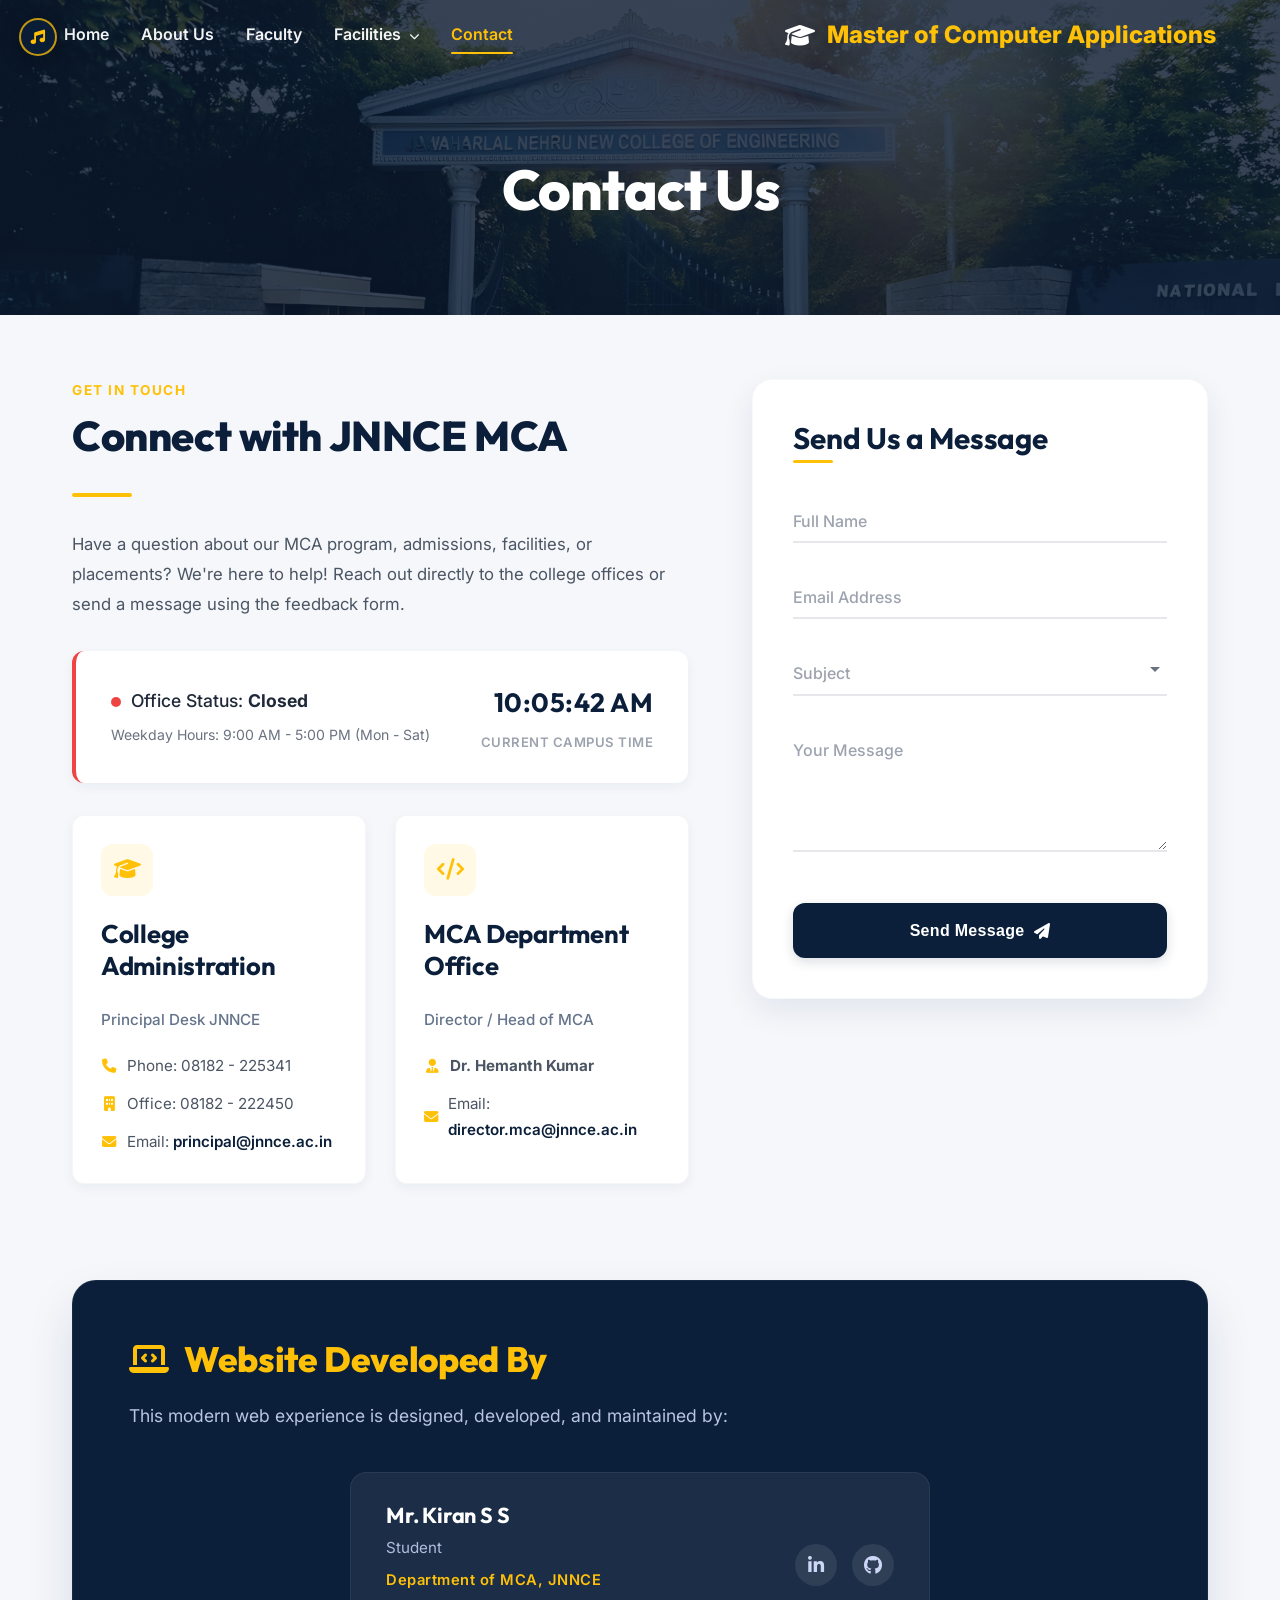
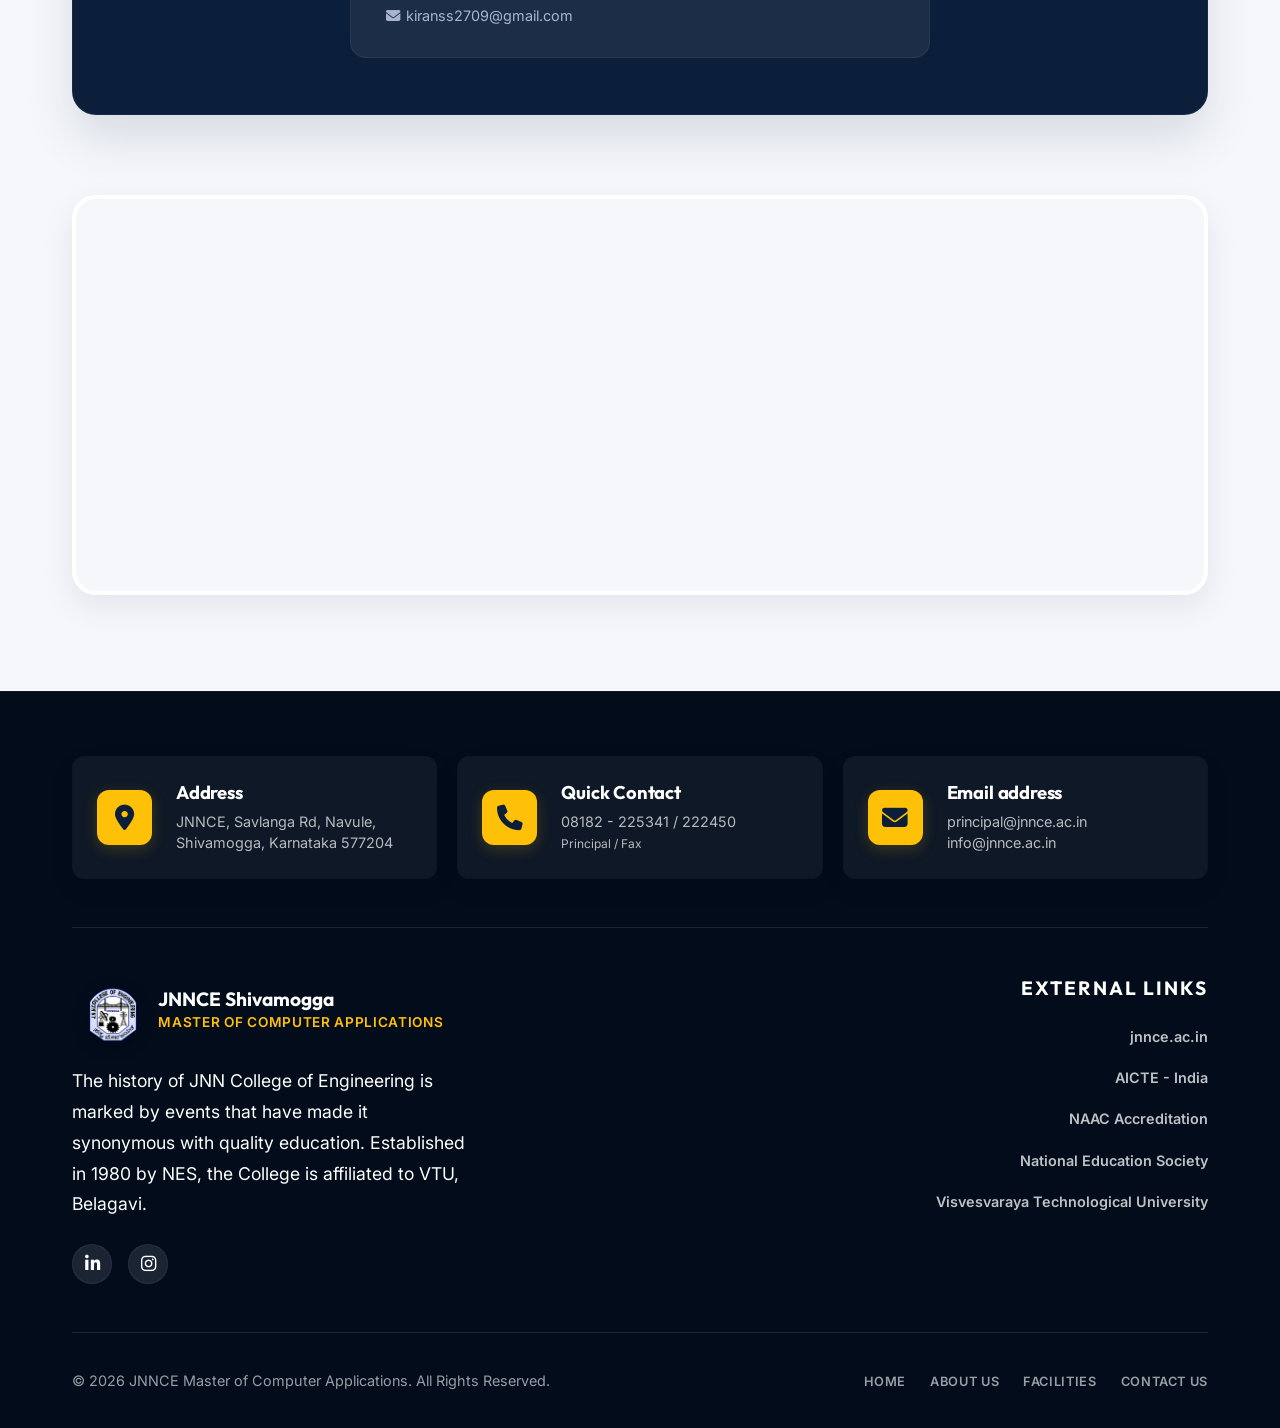
==== contact.html @ 07830062 "Initial commit with fully modernized mobile-first UI and performance optimizations" ====
<!DOCTYPE html>
<html lang="en">

<head>
    <meta charset="UTF-8">
    <meta name="viewport" content="width=device-width, initial-scale=1.0">
    <title>Contact Us | JNNCE Master of Computer Applications</title>
    <meta name="description"
        content="Get in touch with Jawaharlal Nehru New College of Engineering (JNNCE) MCA department. View our campus location map, quick contact numbers, and official email addresses.">
    <link rel="canonical" href="https://jnnce.ac.in/jnndemo/mca/contact.html">
    <link rel="icon" type="image/png" href="img/clglogo.png">

    <!-- Open Graph / Facebook / LinkedIn -->
    <meta property="og:type" content="website">
    <meta property="og:url" content="https://jnnce.ac.in/jnndemo/mca/contact.html">
    <meta property="og:title" content="Contact Us | JNNCE Master of Computer Applications">
    <meta property="og:description"
        content="Get in touch with Jawaharlal Nehru New College of Engineering (JNNCE) MCA department. View our campus location map, quick contact numbers, and official email addresses.">
    <meta property="og:image" content="img/clglogo.png">

    <!-- Twitter -->
    <meta property="twitter:card" content="summary_large_image">
    <meta property="twitter:url" content="https://jnnce.ac.in/jnndemo/mca/contact.html">
    <meta property="twitter:title" content="Contact Us | JNNCE Master of Computer Applications">
    <meta property="twitter:description"
        content="Get in touch with Jawaharlal Nehru New College of Engineering (JNNCE) MCA department. View our campus location map, quick contact numbers, and official email addresses.">
    <meta property="twitter:image" content="img/clglogo.png">

    <link rel="preload" href="css/style.css?v=1.1" as="style">
    <link rel="preload" href="img/clglogo.png" as="image" type="image/png">

    <link rel="preconnect" href="https://fonts.googleapis.com">
    <link rel="preconnect" href="https://fonts.gstatic.com" crossorigin>
    <link
        href="https://fonts.googleapis.com/css2?family=Inter:wght@300;400;500;600;700&family=Outfit:wght@400;600;700;800&display=swap"
        rel="stylesheet">
    <link rel="stylesheet" href="https://cdnjs.cloudflare.com/ajax/libs/font-awesome/6.4.0/css/all.min.css">
    <link rel="stylesheet" href="css/style.css?v=1.1">
</head>

<body>

    <div id="preloader">
        <div class="spinner"></div>
    </div>

    <!-- Navigation -->
    <nav class="navbar">
        <div class="container">
            <ul class="nav-links">
                <li><a href="index.html">Home</a></li>
                <li><a href="departments.html">About Us</a></li>
                <li><a href="faculty-mca.html">Faculty</a></li>
                <li class="dropdown">
                    <a href="facilities.html">Facilities <i class="fa-solid fa-chevron-down style-ref-i-1"></i></a>
                    <ul class="dropdown-menu">
                        <li><a href="facilities.html">Facilities</a></li>
                        <li><a href="facilities.html#jnnce-events">Events</a></li>
                    </ul>
                </li>
                <li><a href="contact.html" class="active">Contact</a></li>
            </ul>
            <a href="index.html" class="logo">
                <i class="fa-solid fa-graduation-cap"></i>
                <span>Master of Computer Applications</span>
            </a>
            <div class="menu-toggle"><span></span><span></span><span></span></div>
        </div>
    </nav>

    <!-- Page Header -->
    <header class="page-header style-ref-header-2">
        <div class="container">
            <h1>Contact Us</h1>
        </div>
    </header>

    <!-- Redesigned Modern Contact Section -->
    <section class="contact-section">
        <div class="container">

            <div class="contact-grid">

                <!-- LEFT COLUMN: Quick Info & Office Status -->
                <div class="contact-info-col">
                    <div class="section-title-wrapper">
                        <span class="sub-title">Get In Touch</span>
                        <h2>Connect with JNNCE MCA</h2>
                        <div class="title-bar"></div>
                    </div>

                    <p class="section-desc">
                        Have a question about our MCA program, admissions, facilities, or placements? We're here to
                        help! Reach out directly to the college offices or send a message using the feedback form.
                    </p>

                    <!-- Live Office Status Card -->
                    <div class="status-card" id="statusCard">
                        <div class="status-header">
                            <div class="status-indicator">
                                <span class="status-dot" id="officeStatusDot"></span>
                                <span class="status-label">Office Status: <strong
                                        id="officeStatusText">Loading...</strong></span>
                            </div>
                            <span class="hours-label">Weekday Hours: 9:00 AM - 5:00 PM (Mon - Sat)</span>
                        </div>
                        <div class="time-header">
                            <span class="time-clock" id="campusTimeText">00:00:00 AM</span>
                            <span class="time-label">Current Campus Time</span>
                        </div>
                    </div>

                    <!-- Quick Contacts Sub-grid -->
                    <div class="quick-contacts-grid">
                        <!-- College Administration Card -->
                        <div class="quick-contact-card">
                            <div class="card-icon"><i class="fa-solid fa-graduation-cap"></i></div>
                            <div class="card-content">
                                <h3>College Administration</h3>
                                <p class="office-name">Principal Desk JNNCE</p>
                                <ul class="contact-details">
                                    <li><i class="fa-solid fa-phone"></i> <span>Phone: 08182 - 225341</span></li>
                                    <li><i class="fa-solid fa-building"></i> <span>Office: 08182 - 222450</span></li>
                                    <li><i class="fa-solid fa-envelope"></i> <span>Email: <a
                                                href="mailto:principal@jnnce.ac.in">principal@jnnce.ac.in</a></span>
                                    </li>
                                </ul>
                            </div>
                        </div>

                        <!-- MCA Dept Office Card -->
                        <div class="quick-contact-card">
                            <div class="card-icon"><i class="fa-solid fa-code"></i></div>
                            <div class="card-content">
                                <h3>MCA Department Office</h3>
                                <p class="office-name">Director / Head of MCA</p>
                                <ul class="contact-details">
                                    <li><i class="fa-solid fa-user-tie"></i> <strong>Dr. Hemanth Kumar</strong></li>
                                    <li><i class="fa-solid fa-envelope"></i> <span>Email: <a
                                                href="mailto:director.mca@jnnce.ac.in">director.mca@jnnce.ac.in</a></span>
                                    </li>
                                </ul>
                            </div>
                        </div>
                    </div>
                </div>

                <!-- RIGHT COLUMN: Modern Feedback Form -->
                <div class="contact-form-col">
                    <div class="form-container">
                        <h3>Send Us a Message</h3>
                        <form id="contactForm" class="modern-form">
                            <div class="form-group">
                                <input type="text" id="formName" required placeholder=" ">
                                <label for="formName">Full Name</label>
                                <span class="input-focus-line"></span>
                            </div>

                            <div class="form-group">
                                <input type="email" id="formEmail" required placeholder=" ">
                                <label for="formEmail">Email Address</label>
                                <span class="input-focus-line"></span>
                            </div>

                            <div class="form-group">
                                <select id="formSubject" required>
                                    <option value="" disabled selected hidden></option>
                                    <option value="admissions">MCA Admissions</option>
                                    <option value="academics">Academic Query</option>
                                    <option value="placements">Placements Info</option>
                                    <option value="feedback">Feedback / Suggestions</option>
                                </select>
                                <label for="formSubject" class="select-label">Subject</label>
                                <span class="input-focus-line"></span>
                            </div>

                            <div class="form-group textarea-group">
                                <textarea id="formMessage" required rows="5" placeholder=" "></textarea>
                                <label for="formMessage">Your Message</label>
                                <span class="input-focus-line"></span>
                            </div>

                            <button type="submit" class="submit-btn">
                                <span>Send Message</span>
                                <i class="fa-solid fa-paper-plane"></i>
                            </button>
                        </form>
                    </div>
                </div>

            </div>

            <!-- DEVELOPER & CREDITS SECTION (Inspired by Reference) -->
            <div class="developer-credits-container">
                <div class="credits-card-wrapper">
                    <div class="credits-header">
                        <i class="fa-solid fa-laptop-code credits-icon"></i>
                        <h2>Website Developed By</h2>
                    </div>
                    <p class="credits-subtitle">
                        This modern web experience is designed, developed, and maintained by:
                    </p>

                    <div class="dev-single-container">
                        <!-- Kiran Profile Card -->
                        <div class="dev-profile-card">
                            <div class="dev-info">
                                <h3>Mr. Kiran S S</h3>
                                <p class="dev-role">Student</p>
                                <p class="usn-tag">Department of MCA, JNNCE</p>
                                <p class="dev-email"><i class="fa-solid fa-envelope"></i> <a
                                        href="mailto:kiranss2709@gmail.com">kiranss2709@gmail.com</a></p>
                            </div>
                            <div class="dev-social-links">
                                <a href="https://www.linkedin.com/in/kiranss-in" target="_blank"
                                    rel="noopener noreferrer" aria-label="LinkedIn Profile"><i
                                        class="fa-brands fa-linkedin-in"></i></a>
                                <a href="https://github.com/kiranss7" target="_blank" rel="noopener noreferrer"
                                    aria-label="GitHub Profile"><i class="fa-brands fa-github"></i></a>
                            </div>
                        </div>
                    </div>
                </div>
            </div>

            <!-- COMPACT & ELEGANT MAP SECTION -->
            <div class="compact-map-container" id="map">
                <iframe
                    src="https://www.google.com/maps/embed?pb=!1m18!1m12!1m3!1d3870.528342417255!2d75.5789757!3d13.9663417!2m3!1f0!2f0!3f0!3m2!1i1024!2i768!4f13.1!3m3!1m2!1s0x3bbbaede1b7c9bb9%3A0xfb0cf81a73b0ba59!2sJawaharlal%20Nehru%20New%20College%20of%20Engineering!5e0!3m2!1sen!2sin!4v1715421255000!5m2!1sen!2sin"
                    allowfullscreen="" loading="lazy" title="JNNCE Campus Location Google Map"></iframe>
            </div>

        </div>
    </section>

    <!-- Footer -->
    <footer class="footer">
        <div class="container">
            <!-- Footer Top: Info Cards -->
            <div class="footer-top-info">
                <a href="contact.html#map" class="info-card">
                    <div class="info-icon"><i class="fa-solid fa-location-dot"></i></div>
                    <div class="info-content">
                        <h4>Address</h4>
                        <p>JNNCE, Savlanga Rd, Navule, Shivamogga, Karnataka 577204</p>
                    </div>
                </a>
                <div class="info-card">
                    <div class="info-icon"><i class="fa-solid fa-phone"></i></div>
                    <div class="info-content">
                        <h4>Quick Contact</h4>
                        <p>08182 - 225341 / 222450<br><small>Principal / Fax</small></p>
                    </div>
                </div>
                <div class="info-card">
                    <div class="info-icon"><i class="fa-solid fa-envelope"></i></div>
                    <div class="info-content">
                        <h4>Email address</h4>
                        <p><a href="mailto:principal@jnnce.ac.in"
                                class="footer-hover-link">principal@jnnce.ac.in</a><br>
                            <a href="mailto:info@jnnce.ac.in" class="footer-hover-link">info@jnnce.ac.in</a>
                        </p>
                    </div>
                </div>
            </div>

            <!-- Main Footer Content -->
            <div class="footer-grid">
                <div class="footer-about">
                    <div class="logo-group">
                        <img src="img/clglogo.png" alt="JNNCE Logo" class="footer-clg-logo" decoding="async" loading="lazy">
                        <div class="logo-text">
                            <span>JNNCE Shivamogga</span>
                            <small>Master of Computer Applications</small>
                        </div>
                    </div>
                    <p>The history of JNN College of Engineering is marked by events that have made it synonymous with
                        quality education. Established in 1980 by NES, the College is affiliated to VTU, Belagavi.</p>
                    <div class="social-links">
                        <a rel="noopener noreferrer" href="https://www.linkedin.com/company/jnnce-mca/" target="_blank"
                            aria-label="LinkedIn"><i class="fa-brands fa-linkedin-in"></i></a>
                        <a rel="noopener noreferrer"
                            href="https://www.instagram.com/jnnce.janvey?igsh=MXB0bzllZnY5bzhrNw==" target="_blank"
                            aria-label="Instagram"><i class="fa-brands fa-instagram"></i></a>
                    </div>
                </div>

                <div class="footer-external">
                    <h4>External Links</h4>
                    <ul class="external-links-list">
                        <li><a rel="noopener noreferrer" href="https://jnnce.ac.in/jnndemo/"
                                target="_blank">jnnce.ac.in</a></li>
                        <li><a rel="noopener noreferrer" href="https://www.aicte-india.org/" target="_blank">AICTE -
                                India</a></li>
                        <li><a rel="noopener noreferrer" href="http://www.naac.gov.in/" target="_blank">NAAC
                                Accreditation</a></li>
                        <li><a rel="noopener noreferrer" href="https://www.nes-shimoga.org/" target="_blank">National
                                Education Society</a></li>
                        <li><a rel="noopener noreferrer" href="https://vtu.ac.in/" target="_blank">Visvesvaraya
                                Technological University</a></li>
                    </ul>
                </div>
            </div>

            <!-- Footer Bottom -->
            <div class="footer-bottom">
                <div class="footer-bottom-grid">
                    <p>&copy; 2026 JNNCE Master of Computer Applications. All Rights Reserved.</p>
                    <ul class="bottom-nav">
                        <li><a href="index.html">Home</a></li>
                        <li><a href="departments.html">About Us</a></li>
                        <li><a href="facilities.html">Facilities</a></li>
                        <li><a href="contact.html">Contact Us</a></li>
                    </ul>
                </div>
            </div>
        </div>
    </footer>

    <button id="musicToggleBtn" data-tooltip="Play Music" aria-label="Toggle background music">
        <i class="fa-solid fa-music music-icon"></i>
    </button>

    <button id="backToTop" aria-label="Back to top"><i class="fa-solid fa-arrow-up"></i></button>
    <script src="js/script.js"></script>
  <script src="js/premium-ui.js"></script>
    <script>
        function updateOfficeStatus() {
            const options = { timeZone: 'Asia/Kolkata', hour12: false, weekday: 'long', hour: '2-digit', minute: '2-digit', second: '2-digit' };
            const formatter = new Intl.DateTimeFormat('en-US', options);
            let parts = [];
            try {
                parts = formatter.formatToParts(new Date());
            } catch (e) {
                parts = [];
            }

            let weekday = "";
            let hour = 0;
            let minute = 0;

            const timeStringOptions = { timeZone: 'Asia/Kolkata', hour12: true, hour: '2-digit', minute: '2-digit', second: '2-digit' };
            let timeString = "";
            try {
                timeString = new Date().toLocaleTimeString('en-US', timeStringOptions);
            } catch (e) {
                timeString = new Date().toLocaleTimeString();
            }

            for (const part of parts) {
                if (part.type === 'weekday') weekday = part.value;
                if (part.type === 'hour') hour = parseInt(part.value, 10);
                if (part.type === 'minute') minute = parseInt(part.value, 10);
            }

            if (!weekday) {
                const days = ['Sunday', 'Monday', 'Tuesday', 'Wednesday', 'Thursday', 'Friday', 'Saturday'];
                weekday = days[new Date().getDay()];
                hour = new Date().getHours();
                minute = new Date().getMinutes();
            }

            const totalMinutes = hour * 60 + minute;
            const startMinutes = 9 * 60; // 9:00 AM
            const endMinutes = 17 * 60 + 30; // 5:30 PM

            const statusEl = document.getElementById('officeStatusText');
            const badgeEl = document.getElementById('officeStatusDot');
            const statusCard = document.getElementById('statusCard');
            const timeEl = document.getElementById('campusTimeText');

            if (timeEl) {
                timeEl.textContent = timeString;
            }

            if (statusEl && badgeEl && statusCard) {
                if (weekday === 'Sunday') {
                    statusEl.textContent = 'Closed';
                    badgeEl.style.backgroundColor = '#ef4444';
                    badgeEl.style.boxShadow = 'none';
                    statusCard.style.borderLeft = '4px solid #ef4444';
                } else {
                    if (totalMinutes >= startMinutes && totalMinutes <= endMinutes) {
                        statusEl.textContent = 'Open Now';
                        statusEl.style.color = '#10b981';
                        badgeEl.style.backgroundColor = '#10b981';
                        badgeEl.style.boxShadow = '0 0 12px #10b981';
                        statusCard.style.borderLeft = '4px solid #10b981';
                    } else {
                        statusEl.textContent = 'Closed';
                        statusEl.style.color = '#ef4444';
                        badgeEl.style.backgroundColor = '#ef4444';
                        badgeEl.style.boxShadow = 'none';
                        statusCard.style.borderLeft = '4px solid #ef4444';
                    }
                }
            }
        }
        setInterval(updateOfficeStatus, 1000);
        updateOfficeStatus();
    </script>
</body>

</html>
---- css/style.css ----
/* 
  ==========================================
  JNNCE Master of Computer Applications - Global Styles
  ==========================================
*/

:root {
  /* Color Palette: Dark Navy + Gold */
  --primary-color: #0B1F3A;
  --primary-light: #12283b;
  --secondary-color: #FFC107;
  --secondary-hover: #e0a800;
  --accent-color: #00E5FF;

  /* Premium Surface Colors */
  --text-color: #1e293b;
  --text-light: #64748b;
  --text-white: #ffffff;
  --bg-color: #f5f7fb;
  --bg-white: #ffffff;
  --bg-soft: #f8fafc;
  --bg-softer: #f3f4f6;
  --footer-bg: #020C1B;

  /* Typography */
  --font-main: 'Inter', sans-serif;
  --font-heading: 'Outfit', sans-serif;
  --font-alt: 'Inter', sans-serif;

  /* Modern Typography Scale */
  --text-hero: clamp(3rem, 8vw, 5.5rem);
  --text-section: clamp(2rem, 5vw, 3rem);
  --text-card: clamp(1.2rem, 3vw, 1.6rem);
  --text-body: clamp(1rem, 2vw, 1.1rem);
  --text-meta: 0.85rem;

  /* Premium Shadows & Transitions */
  --shadow-sm: 0 4px 12px rgba(11, 31, 58, 0.05);
  --shadow-md: 0 12px 32px rgba(11, 31, 58, 0.08);
  --shadow-lg: 0 24px 48px rgba(11, 31, 58, 0.12);
  --transition: all 0.3s cubic-bezier(0.25, 0.8, 0.25, 1);
  
  /* Smoother Border Radii */
  --radius-sm: 12px;
  --radius-md: 20px;
  --radius-lg: 28px;
}

/* ================== Base Styles ================== */
* {
  margin: 0;
  padding: 0;
  box-sizing: border-box;
}

html {
  scroll-behavior: smooth;
}

body {
  font-family: var(--font-alt);
  background-color: var(--bg-color);
  color: var(--text-color);
  line-height: 1.6;
  overflow-x: hidden;
}

/* Custom Professional Scrollbar */
::-webkit-scrollbar {
  width: 10px;
  height: 10px;
}

::-webkit-scrollbar-track {
  background: var(--bg-color);
}

::-webkit-scrollbar-thumb {
  background: #cbd5e1;
  border-radius: 5px;
  border: 2px solid var(--bg-color);
}

::-webkit-scrollbar-thumb:hover {
  background: var(--text-light);
}

/* Dark mode scrollbar for modals/footers */
.faculty-modal-right::-webkit-scrollbar,
.faculty-modal-left::-webkit-scrollbar,
#pdfFullscreenOverlay::-webkit-scrollbar {
  width: 8px;
}

.faculty-modal-right::-webkit-scrollbar-track,
.faculty-modal-left::-webkit-scrollbar-track,
#pdfFullscreenOverlay::-webkit-scrollbar-track {
  background: rgba(0, 0, 0, 0.05);
}

.faculty-modal-right::-webkit-scrollbar-thumb {
  background: #94a3b8;
}

.faculty-modal-left::-webkit-scrollbar-thumb {
  background: var(--secondary-color);
}

h1,
h2,
h3,
h4,
h5,
h6 {
  font-family: var(--font-heading);
  font-weight: 700;
  line-height: 1.2;
  margin-bottom: 1rem;
  color: var(--primary-color);
}

a {
  text-decoration: none;
  color: inherit;
  transition: var(--transition);
}

ul {
  list-style: none;
}

img {
  max-width: 100%;
  height: auto;
  display: block;
}

.container {
  width: 100%;
  max-width: 1200px;
  margin: 0 auto;
  padding: 0 2rem;
}

.section {
  padding: 5rem 0;
}

.section-title {
  text-align: center;
  font-size: 2.5rem;
  margin-bottom: 3rem;
  position: relative;
  display: inline-block;
  left: 50%;
  transform: translateX(-50%);
}

.section-title::after {
  content: '';
  position: absolute;
  width: 60px;
  height: 4px;
  background: var(--secondary-color);
  bottom: -10px;
  left: 50%;
  transform: translateX(-50%);
  border-radius: 2px;
}

/* Custom Selection */
::selection {
  background: var(--secondary-color);
  color: var(--primary-color);
}

/* ================== Preloader ================== */
#preloader {
  position: fixed;
  top: 0;
  left: 0;
  width: 100%;
  height: 100%;
  background: var(--primary-color);
  z-index: 9999;
  display: flex;
  justify-content: center;
  align-items: center;
  transition: opacity 0.5s ease;
}

.spinner {
  width: 50px;
  height: 50px;
  border: 5px solid rgba(255, 215, 0, 0.3);
  border-top-color: var(--secondary-color);
  border-radius: 50%;
  animation: spin 1s linear infinite;
}

@keyframes spin {
  to {
    transform: rotate(360deg);
  }
}

/* ================== Navigation ================== */
.navbar {
  position: fixed;
  top: 0;
  left: 0;
  width: 100%;
  padding: 1rem 0;
  z-index: 1100;
  transition: var(--transition);
  background: transparent;
}

.navbar.scrolled {
  background: rgba(11, 31, 58, 0.85);
  
  
  box-shadow: 0 6px 18px rgba(2, 6, 23, 0.35);
  -webkit-backdrop-filter: blur(12px);
  backdrop-filter: blur(12px);
}

.navbar .container {
  display: flex;
  justify-content: space-between;
  align-items: center;
  gap: 2rem;
  max-width: 100%;
  padding: 0 4rem;
}

@media (max-width: 768px) {
  .navbar .container {
    padding: 0 1.5rem;
  }
}


.logo {
  font-family: var(--font-alt);
  font-size: 1.4rem;
  font-weight: 700;
  color: var(--bg-white);
  display: flex;
  align-items: center;
  gap: 12px;
}

.logo .fa-graduation-cap {
  color: var(--bg-white);
  font-size: 1.5rem;
}

.logo span {
  color: var(--secondary-color);
  font-size: 1.5rem;
  font-weight: 800;
}


.nav-links {
  display: flex;
  gap: 2rem;
  align-items: center;
  margin-right: auto;
}

.nav-links li a {
  color: rgba(255, 255, 255, 0.95);
  font-weight: 600;
  font-size: 1rem;
  position: relative;
  padding-bottom: 8px;
}

.nav-links li a::after {
  content: '';
  position: absolute;
  width: 0;
  height: 2px;
  background: var(--secondary-color);
  bottom: 0;
  left: 0;
  transition: var(--transition);
  border-radius: 1px;
}

.nav-links li a:hover::after {
  width: 100%;
}

.nav-links li a.active::after {
  width: 100%;
  left: 0;
}

.nav-links li a:hover {
  color: var(--secondary-color);
}

.nav-links li a.active {
  color: var(--secondary-color);
}

/* ================== Dropdown Navigation ================== */
.dropdown {
  position: relative;
}

.dropdown-menu {
  position: absolute;
  top: 100%;
  left: 0;
  background: var(--bg-white);
  min-width: 220px;
  border-radius: 8px;
  box-shadow: var(--shadow-md);
  opacity: 0;
  visibility: hidden;
  transform: translateY(10px);
  transition: var(--transition);
  z-index: 1000;
  padding: 10px 0;
  display: flex;
  flex-direction: column;
}

.dropdown:hover .dropdown-menu {
  opacity: 1;
  visibility: visible;
  transform: translateY(0);
}

.dropdown-menu li {
  width: 100%;
}

.dropdown-menu li a {
  color: var(--primary-color) !important;
  padding: 10px 20px;
  display: block;
  font-weight: 500;
  font-size: 1rem;
}

.dropdown-menu li a::after {
  display: none;
}

.dropdown-menu li a:hover {
  background: var(--bg-color);
  color: var(--secondary-hover) !important;
  padding-left: 25px;
}

/* Mobile Menu Toggle */
.menu-toggle {
  display: none;
  flex-direction: column;
  gap: 6px;
  cursor: pointer;
  background: transparent;
  border: none;
  padding: 6px;
}

.menu-toggle span {
  width: 28px;
  height: 3px;
  background: var(--bg-white);
  transition: var(--transition);
  border-radius: 3px;
  display: block;
}

/* ================== Buttons ================== */
.btn {
  display: inline-block;
  padding: 0.75rem 1.6rem;
  border-radius: 999px;
  font-weight: 600;
  cursor: pointer;
  border: none;
  outline: none;
  position: relative;
  overflow: hidden;
  z-index: 1;
  transition: var(--transition);
}

.btn-primary {
  background: var(--secondary-color);
  border: 2px solid transparent;
  color: var(--primary-color);
  box-shadow: 0 10px 28px rgba(255, 193, 7, 0.08);
}

.btn-primary:hover {
  transform: translateY(-3px);
  box-shadow: 0 12px 28px rgba(255, 193, 7, 0.25);
  filter: brightness(1.08);
}

.btn-primary:focus-visible {
  outline: 2px solid var(--secondary-color);
  outline-offset: 3px;
}

.btn-primary:active {
  transform: translateY(-1px);
  filter: brightness(0.95);
}

.btn-outline {
  background: transparent;
  color: var(--bg-white);
  border: 2px solid rgba(255, 193, 7, 0.95);
}

.btn-outline:hover {
  background: rgba(255, 193, 7, 0.12);
  color: var(--bg-white);
  border-color: var(--secondary-color);
  transform: translateY(-2px);
}

.btn-outline:focus-visible {
  outline: 2px solid var(--secondary-color);
  outline-offset: 3px;
}

.btn-outline:active {
  transform: translateY(0);
}

/* ================== Hero Section & Top Nav Codes ================== */
.top-nav-codes {
  display: flex;
  flex-direction: column;
  align-items: flex-start;
  font-family: var(--font-alt);
  font-size: 0.75rem;
  font-weight: 600;
  color: #ff4d4d;
  background: rgba(0, 0, 0, 0.25);
  padding: 0.5rem 0.8rem;
  border-radius: 6px;
  border: 1px solid rgba(255, 77, 77, 0.2);
  
  line-height: 1.4;
  -webkit-backdrop-filter: blur(4px);
  backdrop-filter: blur(4px);
}

.top-nav-codes span {
  letter-spacing: 0.05em;
}

.hero {
  min-height: 100dvh;
  display: flex;
  align-items: center;
  justify-content: center;
  position: relative;
  padding: 8rem 0 4rem;
  color: var(--bg-white);
  z-index: 1;
  overflow: hidden;
}

.hero-slideshow {
  position: absolute;
  top: 0;
  left: 0;
  width: 100%;
  height: 100%;
  z-index: -1;
}

.slide {
  position: absolute;
  top: 0;
  left: 0;
  width: 100%;
  height: 100%;
  background-size: cover;
  background-position: center;
  opacity: 0;
  transition: opacity 1.5s ease-in-out, transform 8s ease-in-out;
  transform: scale(1.05);
}

.slide.active {
  opacity: 1;
  transform: scale(1);
}

/* Home Page Background Slideshow Images */
.hero-slideshow .slide:nth-child(1) { background-image: url('../img/campus/camp11.jpeg'); }
.hero-slideshow .slide:nth-child(2) { background-image: url('../img/campus/camp2.jpeg'); }
.hero-slideshow .slide:nth-child(3) { background-image: url('../img/campus/camp13.jpeg'); }
.hero-slideshow .slide:nth-child(4) { background-image: url('../img/campus/camp2.1.jpeg'); }
.hero-slideshow .slide:nth-child(5) { background-image: url('../img/lib/lib4.jpeg'); }

.slide-overlay {
  position: absolute;
  top: 0;
  left: 0;
  width: 100%;
  height: 100%;
  background: linear-gradient(180deg, rgba(5, 13, 26, 0.85) 0%, rgba(10, 20, 38, 0.75) 50%, rgba(2, 6, 23, 0.9) 100%);
  z-index: 1;
}

.hero-content {
  width: 100%;
  max-width: 1100px;
  margin: -6rem auto 0;
  text-align: center;
  display: flex;
  flex-direction: column;
  align-items: center;
  gap: 2rem;
  animation: fadeInUp 1s ease 0.3s both;
}

.college-identity {
  display: flex;
  flex-direction: column;
  align-items: center;
  gap: 0.6rem;
  margin-bottom: 0.5rem;
}

.college-logo-center {
  width: 150px;
  height: 150px;
  object-fit: contain;
  margin-bottom: 0.5rem;
}

.nes-text-center {
  font-family: var(--font-alt);
  font-size: 1.3rem;
  font-weight: 600;
  color: rgba(255, 255, 255, 0.9);
  letter-spacing: 0.05em;
  text-transform: uppercase;
}

.college-name {
  font-family: var(--font-heading);
  font-size: 1.7rem;
  font-weight: 700;
  color: var(--bg-white);
  margin-bottom: 0.25rem;
  letter-spacing: 0.03em;
}

.college-affiliations-center {
  font-family: var(--font-alt);
  font-size: 0.85rem;
  color: rgba(255, 255, 255, 0.75);
  line-height: 1.6;
}

.main-heading-wrapper {
  margin: 0.5rem 0 1.5rem;
}

.main-mca-heading {
  font-family: var(--font-heading);
  font-size: 3.8rem;
  font-weight: 800;
  color: var(--secondary-color);
  text-shadow: 0 4px 20px rgba(255, 193, 7, 0.25);
  letter-spacing: 0.02em;
  line-height: 1.2;
}

.hero-btns-center {
  display: flex;
  flex-wrap: wrap;
  justify-content: center;
  align-items: center;
  gap: 1.5rem;
  margin-top: 1rem;
}

.btn-rounded {
  border-radius: 50px;
  padding: 0.85rem 2.2rem;
  font-size: 1.05rem;
  text-transform: uppercase;
  letter-spacing: 0.05em;
  transition: all 0.3s ease;
}

.btn-rounded.btn-primary:hover {
  transform: translateY(-4px);
  box-shadow: 0 10px 25px rgba(255, 193, 7, 0.4);
}

.btn-rounded.btn-outline:hover {
  transform: translateY(-4px);
  box-shadow: 0 10px 25px rgba(255, 255, 255, 0.1);
}

@media (max-width: 992px) {
  .hero {
    padding-top: 7rem;
  }

  .main-mca-heading {
    font-size: 3rem;
  }
}

@media (max-width: 768px) {
  .top-nav-codes {
    display: none;
  }

  .college-name {
    font-size: 1.1rem;
  }

  .main-mca-heading {
    font-size: 2.2rem;
  }

  .college-logo-center {
    width: 90px;
    height: 90px;
  }
}

@keyframes fadeInUp {
  from {
    opacity: 0;
    transform: translateY(30px);
  }

  to {
    opacity: 1;
    transform: translateY(0);
  }
}

/* ================== About Section ================== */
.about {
  background: var(--bg-white);
}

.about-grid {
  display: grid;
  grid-template-columns: 1fr 1fr;
  gap: 4rem;
  align-items: stretch;
}

.about-img {
  position: relative;
  border-radius: 15px;
  overflow: hidden;
  box-shadow: var(--shadow-lg);
  min-height: 360px;
  display: flex;
}

.about-img img {
  width: 100%;
  height: 100%;
  object-fit: cover;
  transition: transform 0.5s ease;
  flex: 1;
}

.about-img:hover img {
  transform: scale(1.05);
}

.about-img::after {
  content: '';
  position: absolute;
  top: 0;
  left: 0;
  width: 100%;
  height: 100%;
  background: linear-gradient(135deg, rgba(10, 25, 47, 0.2), rgba(0, 229, 255, 0.2));
  pointer-events: none;
}

.about-text h3 {
  font-size: 2rem;
  margin-bottom: 1rem;
}

.about-text p {
  margin-bottom: 1.5rem;
  color: #555;
}


/* ================== Highlights/Facilities Section ================== */
.facilities {
  background: var(--primary-color);
  color: var(--bg-white);
}

.facilities .section-title {
  color: var(--bg-white);
}

.facilities-grid {
  display: grid;
  grid-template-columns: repeat(auto-fit, minmax(250px, 1fr));
  gap: 2rem;
}

.facility-card {
  background: var(--primary-light);
  padding: 2rem;
  border-radius: 15px;
  text-align: center;
  transition: var(--transition);
  border-bottom: 4px solid transparent;
  cursor: pointer;
}

.facility-card:focus-visible {
  outline: 2px solid var(--secondary-color);
  outline-offset: 3px;
}

.facility-card:hover {
  transform: translateY(-10px);
  border-bottom-color: var(--secondary-color);
  box-shadow: var(--shadow-lg);
}

.facility-icon {
  font-size: 3rem;
  color: var(--secondary-color);
  margin-bottom: 1.5rem;
  transition: var(--transition);
}

.facility-card:hover .facility-icon {
  transform: scale(1.1);
  color: var(--accent-color);
}

.facility-card h3 {
  color: var(--bg-white);
  font-size: 1.5rem;
  margin-bottom: 1rem;
}

.facility-card p {
  color: var(--text-white);
  font-size: 0.95rem;
}

/* ================== Home page (dark layout — design reference) ================== */
body.page-home {
  font-family: 'Montserrat', var(--font-alt), sans-serif;
  background: #050d1a;
  color: rgba(255, 255, 255, 0.88);
}

body.page-home .navbar .logo .fa-graduation-cap {
  color: #fff;
}

body.page-home .section {
  padding: 4.25rem 0;
}

body.page-home .section-title,
body.page-home .section-title--on-dark {
  color: #fff;
  font-family: 'Montserrat', var(--font-heading), sans-serif;
}

body.page-home .section-title::after,
body.page-home .section-title--on-dark::after {
  height: 5px;
  width: 72px;
  border-radius: 2px;
  bottom: -14px;
  background: var(--secondary-color);
}

body.page-home .about {
  background: linear-gradient(135deg, #0a192f 0%, #050d1a 100%);
  position: relative;
}

body.page-home .about-text h3 {
  color: #fff;
}

body.page-home .about-text p {
  color: rgba(255, 255, 255, 0.85);
}


.social-links a {
  background: rgba(30, 41, 59, 0.95);
  border: 1px solid rgba(255, 255, 255, 0.06);
}

/* ================== Departments Page Specifics ================== */
.page-header {
  min-height: 40vh;
  height: auto;
  padding: 10rem 0 5rem;
  background: linear-gradient(rgba(10, 25, 47, 0.8), rgba(10, 25, 47, 0.8)), url('https://images.unsplash.com/photo-1523050854058-8df90110c9f1?ixlib=rb-4.0.3&auto=format&fit=crop&w=1920&q=80') center/cover;
  display: flex;
  align-items: center;
  justify-content: center;
  text-align: center;
  color: var(--bg-white);
  margin-bottom: 0;
}

.page-header h1 {
  color: var(--bg-white);
  font-size: 3.5rem;
}

.dept-block {
  margin-bottom: 5rem;
  background: var(--bg-white);
  border-radius: 20px;
  padding: 3rem;
  box-shadow: var(--shadow-md);
  border-left: 5px solid var(--secondary-color);
}

.dept-block h2 {
  font-size: 2.5rem;
  color: var(--primary-color);
  margin-bottom: 1.5rem;
  display: flex;
  align-items: center;
  gap: 15px;
}



/* ================== Faculty Pages ================== */
.faculty-grid {
  display: grid;
  grid-template-columns: repeat(auto-fit, minmax(280px, 1fr));
  gap: 2.5rem;
}

.faculty-card {
  background: var(--bg-white);
  border-radius: 15px;
  overflow: hidden;
  box-shadow: var(--shadow-sm);
  transition: var(--transition);
  text-align: center;
}

.faculty-card:hover {
  transform: translateY(-10px);
  box-shadow: var(--shadow-lg);
}

.faculty-img {
  width: 150px;
  height: 150px;
  margin: 2rem auto 1rem;
  border-radius: 50%;
  overflow: hidden;
  border: 4px solid var(--secondary-color);
}

.faculty-img img {
  width: 100%;
  height: 100%;
  object-fit: cover;
}

.faculty-info {
  padding: 0 1.5rem 2rem;
}

.faculty-info h3 {
  font-size: 1.4rem;
  margin-bottom: 0.5rem;
}

.faculty-designation {
  color: var(--primary-color);
  font-weight: 600;
  margin-bottom: 0.5rem;
  font-size: 1rem;
}

.faculty-qualification {
  color: #666;
  font-size: 0.9rem;
}

.hod-card {
  grid-column: 1 / -1;
  max-width: 600px;
  margin: 0 auto 3rem;
  display: flex;
  text-align: left;
  border: 2px solid var(--secondary-color);
  background: linear-gradient(135deg, var(--bg-white) 0%, var(--bg-color) 100%);
}

.hod-card .faculty-img {
  margin: 2rem;
  flex-shrink: 0;
}

.hod-card .faculty-info {
  display: flex;
  flex-direction: column;
  justify-content: center;
  padding: 2rem 2rem 2rem 0;
}

/* ================== Facilities Page ================== */


.facilities-page-grid {
  display: grid;
  grid-template-columns: repeat(auto-fill, minmax(240px, 1fr));
  gap: 1.5rem;
}

@media (min-width: 1024px) {
  .facilities-page-grid {
    grid-template-columns: repeat(4, 1fr);
  }
}

#facilities-detail-grid {
  grid-template-columns: repeat(auto-fill, minmax(280px, 1fr));
}

/* Category Cards (With Subtitles) */
.facilities-category {
  position: relative;
  border-radius: 12px;
  overflow: visible;
  cursor: pointer;
  box-shadow: 0 4px 15px rgba(0, 0, 0, 0.08);
  transition: transform 0.3s ease, box-shadow 0.3s ease;
  background: var(--bg-white);
  padding-bottom: 3.5rem;
  display: block;
}

.facilities-category img {
  width: 100%;
  aspect-ratio: 4/3;
  object-fit: cover;
  border-radius: 12px 12px 0 0;
  transition: transform 0.5s ease;
}

.facilities-category:hover {
  transform: translateY(-5px);
  box-shadow: 0 10px 25px rgba(0, 0, 0, 0.15);
}

/* Inner Facilities Items (No Subtitles) */
.facilities-item {
  position: relative;
  border-radius: 12px;
  overflow: hidden;
  cursor: pointer;
  aspect-ratio: 4/3;
  box-shadow: 0 4px 15px rgba(0, 0, 0, 0.08);
  transition: transform 0.3s ease, box-shadow 0.3s ease;
}

.facilities-item img {
  width: 100%;
  height: 100%;
  object-fit: cover;
  transition: transform 0.5s ease;
}

.facilities-item:hover {
  transform: scale(1.02);
  box-shadow: 0 10px 25px rgba(0, 0, 0, 0.2);
}

.facilities-item:hover img {
  transform: scale(1.1);
}

/* Overlay Logic - Specific for Categories */
.facilities-category .facilities-overlay {
  position: absolute;
  bottom: 0;
  left: 0;
  width: 100%;
  height: 3.5rem;
  background: transparent;
  display: flex;
  justify-content: center;
  align-items: center;
  opacity: 1;
}

.facilities-category .facilities-overlay span {
  color: var(--primary-color);
  font-family: var(--font-heading);
  font-size: 1.1rem;
  font-weight: 600;
  text-align: center;
  padding: 0 10px;
  white-space: nowrap;
  overflow: hidden;
  text-overflow: ellipsis;
}

/* Hide overlay for inner Facilities items */
.facilities-item .facilities-overlay {
  display: none;
}

.facilities-item:hover .facilities-overlay,
.facilities-category:hover .facilities-overlay {
  opacity: 1;
}

.facilities-item:hover .facilities-overlay span,
.facilities-category:hover .facilities-overlay span {
  transform: translateY(0);
}

/* Lightbox Modal */
.lightbox {
  position: fixed;
  top: 0;
  left: 0;
  width: 100%;
  height: 100%;
  background: rgba(0, 0, 0, 0.9);
  z-index: 2000;
  display: none;
  /* Flex when active */
  justify-content: center;
  align-items: center;
}

.lightbox.active {
  display: flex;
}

.lightbox-img {
  max-width: 100vw;
  max-height: 100vh;
  width: 100%;
  height: 100%;
  object-fit: contain;
  border-radius: 0;
  box-shadow: none;
  animation: zoomIn 0.3s ease;
}

.lightbox-close {
  position: absolute;
  top: 30px;
  right: 40px;
  color: white;
  font-size: 3rem;
  cursor: pointer;
  transition: color 0.3s;
}

.lightbox-close:hover {
  color: var(--secondary-color);
}

.lightbox-caption {
  position: absolute;
  bottom: 30px;
  color: white;
  font-size: 1.5rem;
  font-family: var(--font-heading);
}

@keyframes zoomIn {
  from {
    transform: scale(0.8);
    opacity: 0;
  }

  to {
    transform: scale(1);
    opacity: 1;
  }
}

/* ================== JNNCE Events Section ================== */
.events-section {
  background: linear-gradient(160deg, #050d1a 0%, #0a192f 50%, #0d2137 100%);
  padding: 5rem 0 6rem;
  position: relative;
  overflow: hidden;
}

.events-section::before {
  content: '';
  position: absolute;
  top: -120px;
  right: -120px;
  width: 350px;
  height: 350px;
  background: radial-gradient(circle, rgba(255, 193, 7, 0.06) 0%, transparent 70%);
  border-radius: 50%;
  pointer-events: none;
}

.events-section::after {
  content: '';
  position: absolute;
  bottom: -80px;
  left: -80px;
  width: 250px;
  height: 250px;
  background: radial-gradient(circle, rgba(0, 229, 255, 0.05) 0%, transparent 70%);
  border-radius: 50%;
  pointer-events: none;
}

.events-section .section-title {
  color: #fff;
  margin-bottom: 3.5rem;
}

.events-grid {
  display: grid;
  grid-template-columns: repeat(auto-fill, minmax(300px, 1fr));
  gap: 2rem;
}

@media (max-width: 400px) {
  .events-grid {
    grid-template-columns: 1fr;
  }
}

.event-card {
  background: rgba(255, 255, 255, 0.04);
  border: 1px solid rgba(255, 255, 255, 0.08);
  border-radius: 16px;
  overflow: hidden;
  transition: transform 0.35s cubic-bezier(0.25, 0.8, 0.25, 1),
    box-shadow 0.35s cubic-bezier(0.25, 0.8, 0.25, 1),
    border-color 0.35s ease;
  
  
  opacity: 0;
  transform: translateY(30px);
  animation: eventFadeIn 0.6s ease forwards;
  -webkit-backdrop-filter: blur(12px);
  backdrop-filter: blur(12px);
}

.event-card:nth-child(1) {
  animation-delay: 0.1s;
}

.event-card:nth-child(2) {
  animation-delay: 0.2s;
}

.event-card:nth-child(3) {
  animation-delay: 0.3s;
}

.event-card:nth-child(4) {
  animation-delay: 0.4s;
}

.event-card:nth-child(5) {
  animation-delay: 0.5s;
}

.event-card:nth-child(6) {
  animation-delay: 0.6s;
}

@keyframes eventFadeIn {
  to {
    opacity: 1;
    transform: translateY(0);
  }
}

.event-card:hover {
  transform: translateY(-8px);
  box-shadow: 0 20px 50px rgba(0, 0, 0, 0.4),
    0 0 0 1px rgba(255, 193, 7, 0.15),
    0 0 30px rgba(255, 193, 7, 0.06);
  border-color: rgba(255, 193, 7, 0.25);
}

/* 16:9 responsive video container */
.event-video-wrapper {
  position: relative;
  width: 100%;
  padding-bottom: 56.25%;
  /* 16:9 */
  height: 0;
  overflow: hidden;
  background: #000;
}

.event-video-wrapper iframe {
  position: absolute;
  top: 0;
  left: 0;
  width: 100%;
  height: 100%;
  border: none;
}

.event-info {
  padding: 1.4rem 1.6rem 1.6rem;
}

.event-title {
  font-family: var(--font-heading);
  font-size: 1.2rem;
  font-weight: 700;
  color: #fff;
  margin-bottom: 0.5rem;
  line-height: 1.35;
}

.event-description {
  font-size: 0.9rem;
  color: rgba(255, 255, 255, 0.6);
  line-height: 1.6;
  margin-bottom: 1.2rem;
}

.event-yt-link {
  display: inline-flex;
  align-items: center;
  gap: 8px;
  padding: 0.55rem 1.3rem;
  border-radius: 50px;
  background: #FF0000;
  color: #fff;
  font-size: 0.85rem;
  font-weight: 600;
  letter-spacing: 0.02em;
  transition: background 0.25s ease, transform 0.25s ease, box-shadow 0.25s ease;
  text-decoration: none;
}

.event-yt-link i {
  font-size: 1.1rem;
}

.event-yt-link:hover {
  background: #cc0000;
  transform: translateY(-2px);
  box-shadow: 0 6px 20px rgba(255, 0, 0, 0.35);
  color: #fff;
}

.event-yt-link:active {
  transform: translateY(0);
}

/* Thumbnail fallback (embedding disabled videos) */
.event-thumb-link {
  display: block;
  text-decoration: none;
}

.event-thumb-wrapper {
  cursor: pointer;
  overflow: hidden;
}

.event-thumb-img {
  position: absolute;
  top: 0;
  left: 0;
  width: 100%;
  height: 100%;
  object-fit: cover;
  transition: transform 0.4s ease;
}

.event-thumb-overlay {
  position: absolute;
  inset: 0;
  background: rgba(0, 0, 0, 0.45);
  display: flex;
  flex-direction: column;
  align-items: center;
  justify-content: center;
  gap: 0.6rem;
  transition: background 0.3s ease;
}

.event-thumb-link:hover .event-thumb-overlay {
  background: rgba(0, 0, 0, 0.6);
}

.event-thumb-link:hover .event-thumb-img {
  transform: scale(1.05);
}

.event-yt-play-btn {
  width: 68px;
  height: 68px;
  background: #FF0000;
  border-radius: 50%;
  display: flex;
  align-items: center;
  justify-content: center;
  font-size: 2rem;
  color: #fff;
  box-shadow: 0 4px 20px rgba(255, 0, 0, 0.5);
  transition: transform 0.25s ease, box-shadow 0.25s ease;
}

.event-thumb-link:hover .event-yt-play-btn {
  transform: scale(1.12);
  box-shadow: 0 6px 28px rgba(255, 0, 0, 0.65);
}

.event-thumb-label {
  color: #fff;
  font-family: var(--font-heading);
  font-size: 0.9rem;
  font-weight: 600;
  letter-spacing: 0.04em;
  text-shadow: 0 1px 4px rgba(0, 0, 0, 0.6);
}

/* Coming Soon placeholder for events without video links */
.event-coming-soon {
  background: linear-gradient(135deg, #0d1b2a 0%, #1b2838 50%, #0d1b2a 100%);
}

.event-coming-soon .event-yt-play-btn {
  background: rgba(255, 255, 255, 0.12);
  box-shadow: none;
}



/* Responsive adjustments */
@media (max-width: 768px) {
  .events-grid {
    grid-template-columns: 1fr;
  }

  .events-section {
    padding: 3.5rem 0 4rem;
  }
}

@media (max-width: 480px) {
  .event-info {
    padding: 1rem 1.2rem 1.3rem;
  }

  .event-title {
    font-size: 1.05rem;
  }
}


.contact-wrapper {
  display: grid;
  grid-template-columns: 1fr;
  max-width: 800px;
  margin: 0 auto;
  gap: 4rem;
}

.contact-info-block {
  background: var(--primary-color);
  color: var(--bg-white);
  padding: 3rem;
  border-radius: 15px;
  box-shadow: var(--shadow-lg);
}

.contact-info-block h3 {
  color: var(--bg-white);
  font-size: 2rem;
  margin-bottom: 2rem;
}

.info-item {
  display: flex;
  gap: 1.5rem;
  margin-bottom: 2rem;
}

.info-item i {
  font-size: 1.5rem;
  color: var(--secondary-color);
  margin-top: 5px;
}

.info-item h4 {
  color: var(--bg-white);
  margin-bottom: 0.5rem;
  font-size: 1.2rem;
}

.info-item p {
  color: var(--text-white);
}



.developer-card {
  background: var(--primary-color);
  padding: 3rem 2rem;
  border-radius: 20px;
  box-shadow: 0 15px 35px rgba(11, 31, 58, 0.2);
  text-align: center;
  transition: all 0.4s cubic-bezier(0.175, 0.885, 0.32, 1.275);
  margin-top: 3rem;
  position: relative;
  overflow: hidden;
  border: 1px solid rgba(255, 255, 255, 0.08);
}

.developer-card::before {
  content: '';
  position: absolute;
  top: 0;
  left: -100%;
  width: 100%;
  height: 100%;
  background: linear-gradient(90deg,
      transparent,
      rgba(255, 255, 255, 0.05),
      transparent);
  transition: 0.5s;
}

.developer-card:hover::before {
  left: 100%;
}

.developer-card:hover {
  transform: translateY(-10px);
  box-shadow: 0 20px 40px rgba(0, 0, 0, 0.3), 0 0 20px rgba(255, 193, 7, 0.1);
  border-color: rgba(255, 193, 7, 0.3);
}

.developer-card .dev-icon {
  width: 80px;
  height: 80px;
  background: rgba(255, 255, 255, 0.05);
  color: var(--secondary-color);
  border-radius: 20px;
  display: flex;
  align-items: center;
  justify-content: center;
  font-size: 2.5rem;
  margin: 0 auto 1.5rem;
  transform: rotate(-5deg);
  transition: all 0.3s ease;
  border: 1px solid rgba(255, 255, 255, 0.1);
}

.developer-card:hover .dev-icon {
  transform: rotate(0deg) scale(1.1);
  background: var(--secondary-color);
  color: var(--primary-color);
  box-shadow: 0 0 20px rgba(255, 193, 7, 0.4);
}

.developer-card h3 {
  font-size: 1.8rem;
  margin-bottom: 0.5rem;
  color: #fff;
  letter-spacing: 1px;
}

.developer-card .dev-tag {
  color: var(--secondary-color);
  font-weight: 700;
  text-transform: uppercase;
  letter-spacing: 2px;
  font-size: 0.75rem;
  margin-bottom: 1rem;
  display: block;
}

.developer-card p {
  color: rgba(255, 255, 255, 0.7);
  margin-bottom: 1.5rem;
  font-size: 0.95rem;
  line-height: 1.6;
}

.developer-card .dev-mail {
  color: #fff;
  font-weight: 500;
  display: inline-flex;
  align-items: center;
  gap: 10px;
  padding: 0.8rem 1.5rem;
  background: rgba(255, 255, 255, 0.05);
  border-radius: 50px;
  transition: all 0.3s ease;
  border: 1px solid rgba(255, 255, 255, 0.1);
}

.developer-card .dev-mail:hover {
  background: var(--secondary-color);
  color: var(--primary-color);
  transform: scale(1.05);
}

.developer-card .dev-socials {
  margin-top: 1.5rem;
  display: flex;
  justify-content: center;
  gap: 1rem;
}

.developer-card .dev-social-btn {
  display: flex;
  justify-content: center;
  align-items: center;
  width: 44px;
  height: 44px;
  background: rgba(255, 255, 255, 0.05);
  border-radius: 50%;
  color: #fff;
  font-size: 1.25rem;
  transition: all 0.3s ease;
  border: 1px solid rgba(255, 255, 255, 0.1);
  text-decoration: none;
}

.developer-card .dev-social-btn:hover {
  background: var(--secondary-color);
  color: var(--primary-color);
  transform: translateY(-3px) scale(1.05);
  box-shadow: 0 5px 15px rgba(255, 193, 7, 0.3);
  border-color: var(--secondary-color);
}

.map-container {
  margin-top: 4rem;
  height: 400px;
  border-radius: 15px;
  overflow: hidden;
  box-shadow: var(--shadow-md);
}

.map-container iframe {
  width: 100%;
  height: 100%;
  border: none;
}

/* ================== Footer ================== */
.footer {
  background: var(--footer-bg);
  color: var(--text-white);
  padding: 4rem 0 2rem;
}

.footer-grid {
  display: grid;
  grid-template-columns: 2fr 1fr;
  gap: 3rem;
  margin-bottom: 3rem;
}

/* Footer Top Info Cards */
.footer-top-info {
  display: grid;
  grid-template-columns: repeat(3, 1fr);
  gap: 2rem;
  padding-bottom: 3rem;
  border-bottom: 1px solid rgba(255, 255, 255, 0.1);
  margin-bottom: 3rem;
}

.info-card {
  display: flex;
  align-items: center;
  gap: 1.5rem;
  background: rgba(255, 255, 255, 0.05);
  padding: 1.5rem;
  border-radius: 12px;
  transition: transform 0.3s ease, background 0.3s ease;
  text-decoration: none;
  color: inherit;
}

.info-card:hover {
  background: rgba(255, 255, 255, 0.08);
  transform: translateY(-5px);
}

.info-icon {
  width: 55px;
  height: 55px;
  background: var(--secondary-color);
  color: var(--primary-color);
  border-radius: 12px;
  display: flex;
  justify-content: center;
  align-items: center;
  font-size: 1.6rem;
  flex-shrink: 0;
  box-shadow: 0 4px 15px rgba(255, 193, 7, 0.2);
}

.info-content h4 {
  color: var(--text-white);
  margin-bottom: 0.4rem;
  font-size: 1.15rem;
  font-weight: 700;
}

.info-content p {
  font-size: 0.9rem;
  color: rgba(255, 255, 255, 0.7);
  line-height: 1.5;
  margin: 0;
}

.footer-about .logo-group {
  display: flex;
  align-items: center;
  gap: 0.4rem;
  margin-bottom: 1.2rem;
}

.footer-clg-logo {
  width: 80px;
  height: auto;
  filter: drop-shadow(0 4px 8px rgba(0, 0, 0, 0.3));
}

.footer-about .logo-text {
  display: flex;
  flex-direction: column;
}

.footer-about .logo-text span {
  font-family: var(--font-heading);
  font-size: 1.2rem;
  font-weight: 700;
  color: var(--text-white);
  line-height: 1.2;
}

.footer-about .logo-text small {
  font-size: 0.85rem;
  color: var(--secondary-color);
  font-weight: 600;
  text-transform: uppercase;
  letter-spacing: 0.05em;
}

.footer-external h4 {
  text-align: right;
  color: var(--text-white);
  font-size: 1.2rem;
  margin-bottom: 1.5rem;
  text-transform: uppercase;
  letter-spacing: 0.1em;
}

.external-links-list {
  text-align: right;
  list-style: none;
}

.external-links-list li {
  margin-bottom: 1rem;
}

.external-links-list a {
  color: rgba(255, 255, 255, 0.75);
  font-size: 0.9rem;
  font-weight: 600;
  transition: all 0.3s ease;
  display: block;
}

.external-links-list a:hover {
  color: var(--secondary-color);
  transform: translateX(-5px);
}

.footer-about .logo {
  margin-bottom: 1.5rem;
}

.footer-about p {
  margin-bottom: 1.5rem;
  max-width: 400px;
}

.social-links {
  display: flex;
  gap: 1rem;
}

.social-links a {
  display: flex;
  justify-content: center;
  align-items: center;
  width: 40px;
  height: 40px;
  background: rgba(255, 255, 255, 0.1);
  border-radius: 50%;
  color: var(--bg-white);
  transition: var(--transition);
}

.social-links a:hover {
  background: var(--secondary-color);
  color: var(--primary-color);
  transform: translateY(-3px);
}

.social-links a:focus-visible {
  outline: 2px solid var(--secondary-color);
  outline-offset: 3px;
}

.footer-links h4,
.footer-contact h4 {
  color: var(--bg-white);
  font-size: 1.2rem;
  margin-bottom: 1.5rem;
}

.footer-links ul li {
  margin-bottom: 0.8rem;
}

.footer-links ul li a:hover {
  color: var(--secondary-color);
  padding-left: 5px;
}

.footer-links ul li a:focus-visible {
  outline: 1px solid var(--secondary-color);
  outline-offset: 2px;
}

/* Footer email/website link hover (replaces inline JS handlers) */
.footer-hover-link {
  color: inherit;
  text-decoration: none;
  transition: color 0.3s ease;
}

.footer-hover-link:hover,
.footer-hover-link:focus-visible {
  color: var(--secondary-color);
}

.footer-contact p {
  display: flex;
  align-items: flex-start;
  gap: 10px;
  margin-bottom: 1rem;
}

.footer-contact i {
  color: var(--secondary-color);
  margin-top: 5px;
}

.footer-bottom {
  padding-top: 2rem;
  border-top: 1px solid rgba(255, 255, 255, 0.1);
}

.footer-bottom-grid {
  display: flex;
  justify-content: space-between;
  align-items: center;
  flex-wrap: wrap;
  gap: 1.5rem;
}

.footer-bottom p {
  font-size: 0.9rem;
  margin: 0;
  color: rgba(255, 255, 255, 0.6);
}

.bottom-nav {
  display: flex;
  gap: 1.5rem;
  list-style: none;
}

.bottom-nav a {
  font-size: 0.8rem;
  text-transform: uppercase;
  letter-spacing: 0.05em;
  color: rgba(255, 255, 255, 0.6);
  font-weight: 600;
}

.bottom-nav a:hover {
  color: var(--secondary-color);
}

@media (max-width: 1024px) {
  .footer-top-info {
    grid-template-columns: 1fr 1fr;
  }

  .info-card:last-child {
    grid-column: span 2;
  }
}

@media (max-width: 992px) {
  .footer-grid {
    grid-template-columns: 1fr 1fr;
  }

  .footer-external {
    grid-column: span 2;
    text-align: left;
  }

  .footer-external h4,
  .external-links-list {
    text-align: left;
  }

  .external-links-list a:hover {
    transform: translateX(5px);
  }
}

@media (max-width: 768px) {
  .footer-top-info {
    grid-template-columns: 1fr;
  }

  .info-card:last-child {
    grid-column: span 1;
  }

  .footer-grid {
    grid-template-columns: 1fr;
  }

  .footer-external {
    grid-column: span 1;
  }

  .footer-bottom-grid {
    flex-direction: column;
    text-align: center;
  }

  .bottom-nav {
    justify-content: center;
  }
}

/* Back to Top Button */
#backToTop {
  position: fixed;
  bottom: 30px;
  right: 30px;
  width: 50px;
  height: 50px;
  background: var(--secondary-color);
  color: var(--primary-color);
  border: none;
  border-radius: 50%;
  font-size: 1.5rem;
  cursor: pointer;
  display: flex;
  justify-content: center;
  align-items: center;
  box-shadow: var(--shadow-md);
  opacity: 0;
  visibility: hidden;
  transition: var(--transition);
  z-index: 999;
}

#backToTop.show {
  opacity: 1;
  visibility: visible;
}

#backToTop:hover {
  transform: translateY(-5px);
  background: var(--secondary-hover);
}

/* ================== Department Specifics ================== */
.department-header {
  margin-bottom: 2rem;
  border-bottom: 2px solid var(--bg-color);
  padding-bottom: 1rem;
}

.department-header p {
  color: #555;
  font-size: 1.1rem;
}

.special-features ul,
.events-list,
.training-list,
.rd-list {
  list-style: disc;
  margin-left: 20px;
  margin-bottom: 1.5rem;
  color: #444;
}

.special-features li,
.rd-list li {
  margin-bottom: 0.5rem;
}

.subject-list {
  display: grid;
  grid-template-columns: repeat(auto-fill, minmax(200px, 1fr));
  gap: 10px;
  margin-bottom: 1.5rem;
}

.subject-list li {
  background: var(--bg-color);
  padding: 8px 15px;
  border-radius: 5px;
  font-weight: 500;
  border-left: 3px solid var(--secondary-color);
}

.table-responsive {
  overflow-x: auto;
  margin-bottom: 1.5rem;
}

.performance-table,
.faculty-table,
.staff-table {
  width: 100%;
  border-collapse: collapse;
  margin-bottom: 1.5rem;
  background: var(--bg-white);
  box-shadow: var(--shadow-sm);
  border-radius: 8px;
  overflow: hidden;
}

.performance-table th,
.faculty-table th,
.staff-table th {
  background: var(--primary-color);
  color: var(--bg-white);
  padding: 12px 15px;
  text-align: left;
}

.performance-table td,
.faculty-table td,
.staff-table td {
  padding: 12px 15px;
  border-bottom: 1px solid #eee;
  transition: background 0.2s ease;
}

.performance-table tbody tr:hover td,
.faculty-table tbody tr:hover td,
.staff-table tbody tr:hover td {
  background: rgba(255, 193, 7, 0.06);
}

.performance-table tbody tr:last-child td,
.faculty-table tbody tr:last-child td,
.staff-table tbody tr:last-child td {
  border-bottom: none;
}

.faculty-stats {
  background: var(--bg-color);
  padding: 15px;
  border-radius: 8px;
  margin-bottom: 1.5rem;
  border-left: 4px solid var(--accent-color);
}

.faculty-stats p {
  margin-bottom: 5px;
}

.highlight-number {
  font-size: 2rem;
  font-weight: bold;
  color: var(--primary-color);
  background: var(--secondary-color);
  padding: 5px 15px;
  border-radius: 50px;
  display: inline-block;
}

.company-tags {
  display: flex;
  flex-wrap: wrap;
  gap: 10px;
  margin-top: 1rem;
}

.company-tag {
  background: var(--bg-white);
  border: 1px solid #ddd;
  padding: 5px 15px;
  border-radius: 20px;
  font-size: 0.9rem;
  font-weight: 500;
  color: var(--primary-color);
  box-shadow: 0 2px 4px rgba(0, 0, 0, 0.05);
  transition: var(--transition);
}

.company-tag:hover {
  background: var(--primary-color);
  color: var(--bg-white);
  border-color: var(--primary-color);
  transform: translateY(-2px);
  box-shadow: 0 4px 12px rgba(11, 31, 58, 0.2);
}

.company-tag:active {
  transform: translateY(0) scale(0.97);
}

.department-section article {
  margin-bottom: 3rem;
}

.department-section h3 {
  font-size: 1.8rem;
  border-bottom: 2px dashed #ddd;
  padding-bottom: 10px;
  margin-bottom: 1.5rem;
  margin-top: 2rem;
}

.department-section h4 {
  font-size: 1.3rem;
  margin-bottom: 1rem;
  color: var(--primary-light);
}

/* ================== Responsive Design ================== */
@media (max-width: 992px) {

  .about-grid,
  .contact-wrapper,
  .footer-grid {
    grid-template-columns: 1fr;
  }

  .hod-card {
    flex-direction: column;
    text-align: center;
  }

  .hod-card .faculty-img {
    margin: 2rem auto 1rem;
  }

  .hod-card .faculty-info {
    padding: 0 2rem 2rem;
  }

  .section {
    padding: 4rem 0;
  }
}

@media (max-width: 768px) {
  .navbar {
    background: rgba(11, 31, 58, 0.95) !important;
    
    
    box-shadow: 0 4px 12px rgba(0, 0, 0, 0.15);
  -webkit-backdrop-filter: blur(10px);
  backdrop-filter: blur(10px);
}

  .logo {
    margin-left: 2.2rem;
  }

  .nav-links {
    position: fixed;
    top: 0;
    right: -100%;
    width: 250px;
    height: 100vh;
    background: var(--primary-color);
    flex-direction: column;
    padding: 80px 30px;
    transition: right 0.3s ease;
    box-shadow: -5px 0 15px rgba(0, 0, 0, 0.1);
  }

  .nav-links.active {
    right: 0;
  }

  .menu-toggle {
    display: flex;
    z-index: 1001;
  }

  

  

  

  .section-title {
    font-size: 2rem;
  }

  .page-header h1 {
    font-size: 2.5rem;
  }

  .feature-list {
    grid-template-columns: 1fr;
  }

  .nav-links li.dropdown.mobile-open .dropdown-menu {
    opacity: 1 !important;
    visibility: visible !important;
    transform: translateY(0) !important;
    position: static !important;
    display: block !important;
    box-shadow: none !important;
    background: rgba(255, 255, 255, 0.05) !important;
    margin-top: 10px !important;
    padding-left: 15px !important;
  }

  .nav-links li.dropdown.mobile-open .dropdown-menu li a {
    color: var(--secondary-color) !important;
    padding: 8px 0 !important;
  }
}

@media (max-width: 480px) {

  .hero-btns,
  .hero-btns-center {
    flex-direction: column;
  }

  .btn {
    width: 100%;
    text-align: center;
  }

  .container {
    padding: 0 1.2rem;
  }

  .section-title {
    font-size: 1.8rem;
  }

  .page-header h1 {
    font-size: 2rem;
  }

  .developer-card {
    padding: 1.5rem;
  }

  .contact-info-block {
    padding: 2rem 1.5rem;
  }

  .logo span {
    font-size: 1.1rem;
  }
}

/* ================== Faculty Modal ================== */
.faculty-modal {
  display: none;
  position: fixed;
  z-index: 1200;
  left: 0;
  top: 0;
  width: 100%;
  height: 100%;
  overflow: auto;
  background-color: rgba(10, 25, 47, 0.9);
  opacity: 0;
  transition: opacity 0.3s ease;
}

.faculty-modal.active {
  display: flex;
  align-items: center;
  justify-content: center;
  opacity: 1;
}

.faculty-modal-content {
  background-color: var(--bg-white);
  margin: 0;
  padding: 0;
  border-radius: 0;
  width: 100vw;
  max-width: 100vw;
  height: 100dvh;
  max-height: 100dvh;
  position: relative;
  box-shadow: none;
  transform: translateY(-50px);
  transition: transform 0.3s ease;
  overflow: hidden;
  /* Prevent content leaking outside the 100vh container */
  display: flex;
  flex-direction: column;
}

.faculty-modal.active .faculty-modal-content {
  transform: translateY(0);
}

.faculty-modal-close {
  color: var(--primary-color);
  position: absolute;
  top: 72px;
  right: 30px;
  font-size: 30px;
  font-weight: 400;
  cursor: pointer;
  z-index: 10;
  transition: var(--transition);
  background: rgba(255, 255, 255, 0.9);
  width: 45px;
  height: 45px;
  display: flex;
  align-items: center;
  justify-content: center;
  border-radius: 50%;
  box-shadow: 0 4px 10px rgba(0, 0, 0, 0.18);
  -webkit-backdrop-filter: blur(5px);
  backdrop-filter: blur(5px);
}

.faculty-modal-close:hover,
.faculty-modal-close:focus {
  background: var(--secondary-color);
  color: var(--primary-color);
  transform: rotate(90deg);
  text-decoration: none;
}

.faculty-modal-body {
  display: flex;
  flex-direction: column;
  flex: 1;
  overflow-y: auto;
}

@media (min-width: 768px) {
  .faculty-modal-body {
    flex-direction: row;
    overflow: hidden;
    /* Desktop split-screen scroll handled by left/right panels */
  }
}

.faculty-modal-left {
  flex: 0 0 320px;
  text-align: center;
  border-right: none;
  padding: 4rem 2rem;
  background: linear-gradient(145deg, var(--primary-color) 0%, var(--primary-light) 100%);
  color: var(--text-white);
  overflow-y: auto;
  box-shadow: 5px 0 25px rgba(0, 0, 0, 0.15);
  z-index: 2;
}

.faculty-modal-left img {
  width: 200px;
  height: 200px;
  border-radius: 50%;
  object-fit: cover;
  border: 4px solid var(--secondary-color);
  margin: 0 auto 1.5rem;
}

.faculty-modal-left h3 {
  color: var(--bg-white);
  margin-bottom: 0.5rem;
  font-size: 1.6rem;
}

.faculty-modal-left .designation {
  color: var(--accent-color);
  font-weight: 600;
  margin-bottom: 0.5rem;
}

.faculty-modal-left .qualification {
  color: var(--text-light);
  font-size: 0.95rem;
}

.faculty-modal-right {
  flex: 1;
  display: flex;
  flex-direction: column;
  padding: 4rem;
  overflow-y: auto;
  background: linear-gradient(135deg, #fdfbfb 0%, #ebedee 100%);
  z-index: 1;
}


.faculty-modal-details {
  display: flex;
  flex-direction: column;
  flex: 1;
}

.faculty-modal-details h4 {
  font-size: 1.2rem;
  margin-bottom: 0.8rem;
  border-bottom: 2px solid var(--bg-color);
  padding-bottom: 0.5rem;
}

.faculty-modal-details p {
  color: #555;
  margin-bottom: 1.5rem;
  line-height: 1.6;
}

.resume-container {
  flex: 1;
  display: flex;
  flex-direction: column;
}

.resume-container img {
  width: 100%;
  max-width: 300px;
  border-radius: 8px;
  box-shadow: var(--shadow-sm);
  margin-top: 1rem;
}

.resume-container iframe {
  height: 500px;
  width: 100%;
}

@media (max-width: 768px) {
  .resume-container iframe {
    height: 400px;
  }
}

@media (max-width: 768px) {
  .faculty-modal-left {
    flex: 0 0 auto !important;
    padding: 3rem 1.5rem 2rem !important;
    box-shadow: 0 5px 15px rgba(0, 0, 0, 0.2) !important;
  }

  .faculty-modal-left img {
    width: 150px !important;
    height: 150px !important;
    margin-bottom: 1rem !important;
  }

  .faculty-modal-right {
    padding: 2rem 1.5rem !important;
  }

  .faculty-modal-close {
    top: 20px !important;
    right: 20px !important;
    width: 40px !important;
    height: 40px !important;
    font-size: 24px !important;
  }

  .pdf-expand-btn {
    display: flex !important;
    margin-left: 0 !important;
    margin-top: 10px !important;
    width: 100% !important;
    justify-content: center !important;
    padding: 0.6rem !important;
  }
}

@media (max-width: 480px) {
  .faculty-modal-left {
    padding: 3.5rem 1rem 1.5rem !important;
  }

  .faculty-modal-right {
    padding: 1.5rem 1rem !important;
  }

  .faculty-modal-left h3 {
    font-size: 1.3rem !important;
  }

  .faculty-modal-details h4 {
    font-size: 1.1rem !important;
    display: flex !important;
    flex-direction: column !important;
    align-items: flex-start !important;
  }
}

/* ================== Music Player Button ================== */
#musicToggleBtn {
  position: fixed;
  top: 1.15rem;
  left: 1.2rem;
  z-index: 9999;
  width: 38px;
  height: 38px;
  border-radius: 50%;
  border: 2px solid rgba(255, 193, 7, 0.75);
  background: rgba(11, 31, 58, 0.82);
  
  
  color: var(--secondary-color);
  font-size: 0.9rem;
  cursor: pointer;
  display: flex;
  align-items: center;
  justify-content: center;
  padding: 0;
  box-shadow: 0 4px 18px rgba(0, 0, 0, 0.35), 0 0 0 0 rgba(255, 193, 7, 0);
  transition: background 0.28s ease, box-shadow 0.28s ease, border-color 0.28s ease, transform 0.2s ease;
  outline: none;
  -webkit-backdrop-filter: blur(10px);
  backdrop-filter: blur(10px);
}

#musicToggleBtn:hover {
  background: rgba(255, 193, 7, 0.18);
  border-color: var(--secondary-color);
  transform: scale(1.08);
}

#musicToggleBtn.playing {
  animation: musicPulse 1.8s infinite;
  border-color: var(--secondary-color);
  box-shadow: 0 4px 18px rgba(0, 0, 0, 0.35), 0 0 0 5px rgba(255, 193, 7, 0.12);
}

@keyframes musicPulse {
  0% {
    box-shadow: 0 4px 18px rgba(0, 0, 0, 0.35), 0 0 0 0 rgba(255, 193, 7, 0.30);
  }

  60% {
    box-shadow: 0 4px 18px rgba(0, 0, 0, 0.35), 0 0 0 10px rgba(255, 193, 7, 0);
  }

  100% {
    box-shadow: 0 4px 18px rgba(0, 0, 0, 0.35), 0 0 0 0 rgba(255, 193, 7, 0);
  }
}

#musicToggleBtn .music-icon {
  transition: opacity 0.2s ease, transform 0.2s ease;
  pointer-events: none;
  display: flex;
  align-items: center;
  justify-content: center;
}

/* Tooltip - Positioning below the logo */
#musicToggleBtn::after {
  content: attr(data-tooltip);
  position: absolute;
  left: 50%;
  top: calc(100% + 10px);
  transform: translateX(-50%);
  background: rgba(11, 31, 58, 0.95);
  color: #fff;
  font-size: 0.68rem;
  font-weight: 600;
  white-space: nowrap;
  padding: 4px 10px;
  border-radius: 6px;
  pointer-events: none;
  opacity: 0;
  transition: all 0.25s ease;
  letter-spacing: 0.04em;
  border: 1px solid rgba(255, 193, 7, 0.4);
  box-shadow: 0 4px 12px rgba(0, 0, 0, 0.4);
  z-index: 10000;
}

#musicToggleBtn:hover::after {
  opacity: 1;
  top: calc(100% + 12px);
}

@media (max-width: 480px) {
  #musicToggleBtn {
    top: 0.6rem;
    left: 0.6rem;
    width: 32px;
    height: 32px;
    font-size: 0.75rem;
  }
}

/* ================== Full-Screen PDF Viewer ================== */
#pdfFullscreenOverlay {
  position: fixed;
  inset: 0;
  z-index: 99999;
  display: flex;
  flex-direction: column;
  background: #0a0a0a;
  overflow: auto;
  /* Allow scroll if content somehow overflows the flex container */
  opacity: 0;
  pointer-events: none;
  transition: opacity 0.28s ease;
}

#pdfFullscreenOverlay.active {
  opacity: 1;
  pointer-events: all;
}

#pdfFullscreenToolbar {
  display: flex;
  align-items: center;
  justify-content: space-between;
  padding: 0.6rem 1.2rem;
  background: rgba(11, 31, 58, 0.97);
  border-bottom: 1px solid rgba(255, 193, 7, 0.18);
  flex-shrink: 0;
  gap: 1rem;
}

#pdfFullscreenTitle {
  color: var(--secondary-color);
  font-family: var(--font-heading);
  font-size: 0.95rem;
  font-weight: 700;
  letter-spacing: 0.04em;
  flex: 1;
  white-space: nowrap;
  overflow: hidden;
  text-overflow: ellipsis;
}

.pdf-toolbar-actions {
  display: flex;
  align-items: center;
  gap: 0.6rem;
}

.pdf-toolbar-btn {
  display: inline-flex;
  align-items: center;
  gap: 6px;
  padding: 0.4rem 0.9rem;
  border-radius: 6px;
  border: 1.5px solid rgba(255, 193, 7, 0.5);
  background: transparent;
  color: var(--secondary-color);
  font-size: 0.8rem;
  font-weight: 600;
  cursor: pointer;
  transition: background 0.2s ease, color 0.2s ease;
  outline: none;
  text-decoration: none;
}

@media (max-width: 600px) {
  #pdfFullscreenToolbar {
    padding: 0.5rem 0.8rem !important;
    gap: 0.5rem !important;
  }

  #pdfFullscreenTitle {
    font-size: 0.8rem !important;
  }

  .pdf-toolbar-btn {
    padding: 0.35rem 0.6rem !important;
    font-size: 0.7rem !important;
  }
}

.pdf-toolbar-btn:hover {
  background: rgba(255, 193, 7, 0.15);
  border-color: var(--secondary-color);
}

.pdf-toolbar-btn.close-btn {
  border-color: rgba(255, 100, 100, 0.5);
  color: #ff6b6b;
}

.pdf-toolbar-btn.close-btn:hover {
  background: rgba(255, 100, 100, 0.15);
  border-color: #ff6b6b;
}

#pdfFullscreenFrame {
  flex: 1;
  width: 100%;
  border: none;
  display: block;
  background: #1a1a1a;
}

/* Expand button inside faculty modal */
.pdf-expand-btn {
  display: inline-flex;
  align-items: center;
  gap: 6px;
  padding: 0.3rem 0.8rem;
  border-radius: 6px;
  border: 1.5px solid rgba(11, 31, 58, 0.35);
  background: transparent;
  color: var(--primary-color);
  font-size: 0.78rem;
  font-weight: 600;
  cursor: pointer;
  transition: all 0.2s ease;
  outline: none;
  margin-left: 0.6rem;
  vertical-align: middle;
}

.pdf-expand-btn:hover {
  background: var(--primary-color);
  color: #fff;
  border-color: var(--primary-color);
}

/* ================== Shared Components ================== */
.sports-list {
  list-style-type: disc;
  margin-left: 1.5rem;
  margin-bottom: 1.5rem;
  color: #555;
  line-height: 1.8;
}

.modern-table-wrapper {
  border-radius: 12px;
  overflow-x: auto;
  box-shadow: 0 4px 15px rgba(0, 0, 0, 0.05);
  border: 1px solid rgba(0, 0, 0, 0.05);
  background: #fff;
}

.modern-table {
  width: 100%;
  border-collapse: separate;
  border-spacing: 0;
  text-align: left;
  font-size: 0.95rem;
}

.modern-table thead tr {
  background-color: var(--primary-color);
  color: white;
}

.modern-table th {
  padding: 1rem;
  font-weight: 600;
  border: none;
}

.modern-table td {
  padding: 1rem;
  border-bottom: 1px solid #eee;
  color: #444;
}

.modern-table tbody tr:last-child td {
  border-bottom: none;
}

.modern-table tbody tr:hover {
  background-color: #f8f9fa;
}

/* ================== Home Page Specific ================== */
.feature-item {
  display: flex;
  align-items: center;
  gap: 10px;
  font-weight: 500;
  color: var(--primary-color);
}

.feature-item i {
  color: var(--secondary-color);
}

.stat-item h3 {
  font-family: var(--font-heading);
  font-weight: 800;
}

body.page-home .feature-item {
  color: rgba(255, 255, 255, 0.9);
  padding: 8px 12px;
  background: rgba(255, 255, 255, 0.03);
  border-radius: 8px;
  transition: var(--transition);
}

body.page-home .feature-item:hover {
  background: rgba(255, 255, 255, 0.08);
  transform: translateX(5px);
}

body.page-home .feature-item i {
  color: var(--secondary-color);
  font-size: 1.1rem;
}

/* Fix for Admission & Placements Section (removing inline styles dependency) */
.admission-placements .about-grid {
  align-items: stretch;
}

.info-card {
  transition: transform 0.3s ease;
}

.info-card:hover {
  transform: translateY(-5px);
}

.badge {
  display: inline-block;
  transition: transform 0.2s ease, background 0.2s ease;
  cursor: default;
}

.badge:hover {
  transform: scale(1.1);
  background: var(--secondary-color) !important;
  color: var(--primary-color) !important;
}

.info-card {
  box-shadow: 0 10px 30px rgba(0, 0, 0, 0.05);
  border: 1px solid rgba(0, 0, 0, 0.05) !important;
}

.stat-item {
  padding: 1.5rem;
  background: rgba(255, 255, 255, 0.05);
  border-radius: 15px;
  
  border: 1px solid rgba(255, 255, 255, 0.1);
  -webkit-backdrop-filter: blur(5px);
  backdrop-filter: blur(5px);
}

/* ================== Reusable Dropdown/Collapsible Styles ================== */
.dropdown-container {
  margin: 1.5rem 0 2rem;
  width: 100%;
}

.toggle-header {
  display: flex;
  align-items: center;
  justify-content: space-between;
  background: var(--bg-white);
  color: var(--primary-color);
  padding: 1rem 1.5rem;
  border-radius: 8px;
  border: 1px solid rgba(0, 0, 0, 0.08);
  cursor: pointer;
  transition: all 0.3s cubic-bezier(0.4, 0, 0.2, 1);
  box-shadow: 0 2px 8px rgba(0, 0, 0, 0.05);
  margin-bottom: 0.5rem;
}

.toggle-header:hover {
  transform: translateY(-2px);
  box-shadow: 0 4px 12px rgba(0, 0, 0, 0.1);
  border-color: rgba(0, 0, 0, 0.15);
}

.toggle-header h3 {
  margin: 0;
  font-size: 1.1rem;
  font-weight: 600;
  color: var(--primary-color);
  display: flex;
  align-items: center;
  gap: 12px;
  border-bottom: none;
  padding-bottom: 0;
}

.toggle-icon {
  width: 30px;
  height: 30px;
  background: rgba(11, 31, 58, 0.08);
  color: var(--primary-color);
  border-radius: 50%;
  display: flex;
  align-items: center;
  justify-content: center;
  font-size: 0.9rem;
  transition: transform 0.4s ease, background 0.3s ease;
}

.toggle-header.active .toggle-icon {
  transform: rotate(45deg);
  background: var(--secondary-color);
  color: var(--primary-color);
}

.collapsible-content {
  max-height: 0;
  overflow: hidden;
  transition: max-height 0.6s cubic-bezier(0, 1, 0, 1);
  opacity: 0;
  pointer-events: none;
}

.collapsible-content.expanded {
  max-height: 10000px;
  opacity: 1;
  pointer-events: all;
  transition: max-height 1s ease-in, opacity 0.5s ease-in;
  margin-top: 1rem;
  margin-bottom: 1.5rem;
  padding: 1.5rem;
  background: var(--bg-white);
  border-radius: 12px;
  box-shadow: var(--shadow-sm);
  border: 1px solid rgba(0, 0, 0, 0.05);
}

/* 
  ========================================================================
  PREMIUM MOBILE VIEW DESIGN SYSTEM OVERRIDES (width <= 768px & 480px)
  ========================================================================
  Designed by Antigravity to guarantee stunning visual consistency, 
  flawless alignments, and safe layout boundaries on all mobile screens.
*/

@media (max-width: 768px) {
  /* --- 1. Global Layout & Boundary Safe Zones --- */
  body {
    overflow-x: hidden !important;
  }

  .container {
    padding: 0 1.5rem !important; /* Ensure standard padding for all page elements */
  }

  .section {
    padding: 3.5rem 0 !important; /* Balanced vertical spaces */
  }

  /* --- 2. Flawless Navbar and Mobile Menu --- */
  .navbar {
    padding: 0.8rem 0 !important;
  }

  .navbar .container {
    padding: 0 1.5rem !important;
    display: flex !important;
    justify-content: space-between !important;
    align-items: center !important;
    position: relative !important;
  }

  /* Correct logo positioning and scale on mobile to avoid overflow and header collision */
  .logo {
    margin-left: 0.5rem !important; /* Soft offset from screen edge, avoids overlap */
    max-width: 70% !important;
    font-size: 1.15rem !important;
  }

  .logo span {
    font-size: 0.95rem !important;
    white-space: normal !important;
    display: inline-block !important;
    line-height: 1.25 !important;
    vertical-align: middle !important;
  }

  /* Ensure hamburger menu is ALWAYS on the far right of the navbar container */
  .menu-toggle {
    display: flex !important;
    z-index: 1001 !important;
    margin-left: auto !important; /* Push far-right */
    margin-right: 0.5rem !important;
  }

  /* Floating music toggle: move to bottom-left to avoid top-header crowding and collisions */
  #musicToggleBtn {
    top: auto !important;
    bottom: 30px !important;
    left: 30px !important;
    width: 45px !important;
    height: 45px !important;
    font-size: 1.1rem !important;
    box-shadow: 0 6px 20px rgba(0, 0, 0, 0.4) !important;
    border: 2px solid var(--secondary-color) !important;
    background: var(--primary-color) !important;
  }

  /* Adjust tooltip direction for bottom placement */
  #musicToggleBtn::after {
    top: auto !important;
    bottom: calc(100% + 10px) !important;
    left: 50% !important;
    transform: translateX(-50%) !important;
  }

  #musicToggleBtn:hover::after {
    top: auto !important;
    bottom: calc(100% + 12px) !important;
  }

  /* Back to top button - perfect matching size */
  #backToTop {
    bottom: 30px !important;
    right: 30px !important;
    width: 45px !important;
    height: 45px !important;
    font-size: 1.1rem !important;
    box-shadow: 0 6px 20px rgba(0, 0, 0, 0.4) !important;
  }

  /* --- 3. Hero Section Typography Safe Scaling --- */
  .college-logo-center {
    width: 85px !important;
    height: 85px !important;
    margin-bottom: 0.8rem !important;
  }

  .college-name {
    font-size: 1.1rem !important;
    line-height: 1.45 !important;
    padding: 0 0.5rem !important;
    text-align: center !important;
    letter-spacing: 0.02em !important;
  }

  .main-mca-heading {
    font-size: 2.2rem !important;
    line-height: 1.25 !important;
    padding: 0 0.5rem !important;
    text-align: center !important;
    letter-spacing: 0.01em !important;
  }

  .college-affiliations-center {
    font-size: 0.78rem !important;
    line-height: 1.55 !important;
    padding: 0 0.5rem !important;
    text-align: center !important;
  }

  .nes-text-center {
    font-size: 1rem !important;
    letter-spacing: 0.03em !important;
  }

  /* --- 4. Content Typography & Spacings --- */
  .section-title {
    font-size: 1.9rem !important;
    margin-bottom: 2.5rem !important;
  }

  /* --- 5. Clean Grid Transitions --- */
  .about-grid,
  .facilities-grid,
  .facilities-page-grid,
  .events-grid,
  .faculty-grid {
    grid-template-columns: 1fr !important; /* Stack vertically for easy thumb scrolling */
    gap: 1.8rem !important;
  }

  #facilities-detail-grid {
    grid-template-columns: 1fr !important;
    gap: 1.5rem !important;
  }

  .about-img {
    margin-bottom: 0.5rem !important;
  }

  /* --- 6. Table & Accordion Mobile Cleanups --- */
  .modern-table-wrapper {
    margin: 1rem 0 !important;
    border-radius: 8px !important;
  }

  .modern-table th, 
  .modern-table td {
    padding: 0.8rem 0.85rem !important;
    font-size: 0.82rem !important;
    line-height: 1.4 !important;
  }

  .toggle-header {
    padding: 0.9rem 1.2rem !important;
  }

  .toggle-header h3 {
    font-size: 0.98rem !important;
    line-height: 1.3 !important;
  }

  .collapsible-content.expanded {
    padding: 1.2rem !important;
    margin-bottom: 1rem !important;
  }

  /* --- 7. Footer Bottom Navigation & Safety Clearances --- */
  .footer-bottom-grid {
    flex-direction: column !important;
    text-align: center !important;
    gap: 1.5rem !important;
  }

  .bottom-nav {
    flex-wrap: wrap !important;
    justify-content: center !important;
    gap: 0.8rem 1.4rem !important;
  }

  /* Crucial safe zone so bottom-nav text is NEVER covered by the floating buttons */
  .footer-bottom {
    padding-bottom: 5.5rem !important;
  }
}

@media (max-width: 480px) {
  /* Extra styling for very small mobile screens */
  .container {
    padding: 0 1.2rem !important;
  }

  .section-title {
    font-size: 1.7rem !important;
    margin-bottom: 2.2rem !important;
  }

  /* Force buttons to be full-block width to avoid text wrapping */
  .btn {
    display: block !important;
    width: 100% !important;
    text-align: center !important;
    padding: 0.8rem 1.5rem !important;
    font-size: 0.95rem !important;
  }

  #musicToggleBtn {
    bottom: 20px !important;
    left: 20px !important;
    width: 40px !important;
    height: 40px !important;
    font-size: 1rem !important;
  }

  #backToTop {
    bottom: 20px !important;
    right: 20px !important;
    width: 40px !important;
    height: 40px !important;
    font-size: 1rem !important;
  }

  .footer-bottom {
    padding-bottom: 5rem !important;
  }
}

/* =========================================================================
   REFACTORED INLINE STYLES FOR WCAG & EDGE TOOLS COMPLIANCE
   ========================================================================= */

.style-ref-i-1 {
  font-size: 0.65rem;
  margin-left: 4px;
}

.style-ref-header-2 {
  background-image: linear-gradient(rgba(10, 25, 47, 0.8), rgba(10, 25, 47, 0.8)), url('../img/campus/camp11.jpeg');
}

.style-ref-section-3 {
  padding-top: 2rem;
}

.style-ref-p-4 {
  margin-bottom: 2rem;
  color: #ccd6f6;
  opacity: 0.9;
}

.style-ref-p-5 {
  margin-top: 5px;
  color: var(--secondary-color);
  font-weight: 600;
}

.style-ref-div-6 {
  margin-top: 3rem;
}

.style-ref-div-7 {
  margin-top: 1rem;
}

.style-ref-article-8 {
  margin-bottom: 0.5rem;
}

.style-ref-h3-9 {
  color: var(--primary-color);
  border-bottom: 2px solid var(--secondary-color);
  display: inline-block;
  padding-bottom: 3px;
  margin-bottom: 0.3rem;
}

.style-ref-p-10 {
  line-height: 1.6;
  color: #444;
  margin-bottom: 0.3rem;
}

.style-ref-p-11 {
  line-height: 1.6;
  color: #444;
  margin-bottom: 0;
}

.style-ref-div-12 {
  display: flex;
  flex-direction: column;
  gap: 0.5rem;
  margin: 0;
  align-items: start;
}

.style-ref-p-13 {
  color: #444;
  line-height: 1.6;
  font-size: 1.05rem;
  margin: 0;
}

.style-ref-ul-14 {
  list-style-type: disc;
  margin-left: 1.5rem;
  color: #444;
  line-height: 1.6;
  margin-bottom: 0;
}

.style-ref-li-15 {
  margin-bottom: 0.3rem;
}

.style-ref-li-16 {
  margin-bottom: 0;
}

.style-ref-div-17 {
  margin-bottom: 2rem;
}

.style-ref-a-18 {
  color: var(--primary-color);
  border-color: var(--primary-color);
  font-weight: 600;
}

.style-ref-i-19 {
  margin-right: 8px;
}

.style-ref-a-20 {
  color: var(--primary-color);
  border-color: var(--primary-color);
}

.style-ref-article-21 {
  margin-top: 2rem;
  border-top: 1px solid #eee;
  padding-top: 2rem;
}

.style-ref-p-22 {
  margin-bottom: 1rem;
}

.style-ref-p-23 {
  color: var(--text-white);
  max-width: 800px;
  margin: 1rem auto 0;
  font-size: 1.1rem;
}

.style-ref-a-24 {
  color: var(--primary-color);
  border-color: var(--primary-color);
  padding: 0.5rem 1.5rem;
}

.style-ref-div-25 {
  display: none;
  margin-bottom: 4rem;
}

.style-ref-div-26 {
  text-align: center;
  margin-bottom: 3rem;
}

.style-ref-h2-27 {
  color: var(--primary-color);
  font-size: 2rem;
}

.style-ref-div-28 {
  width: 60px;
  height: 4px;
  background: var(--secondary-color);
  margin: 0.5rem auto 0;
}

.style-ref-blockquote-29 {
  margin-top: 1.5rem;
  font-style: italic;
  color: #666;
  font-size: 1.1rem;
}

.style-ref-span-30 {
  color: var(--primary-color);
  font-weight: 600;
}

.style-ref-div-31 {
  background: var(--bg-white);
  border-radius: 15px;
  padding: 2.5rem;
  box-shadow: 0 4px 20px rgba(0,0,0,0.06);
  margin-bottom: 3rem;
  border-left: 5px solid var(--secondary-color);
}

.style-ref-h3-32 {
  color: var(--primary-color);
  font-size: 1.6rem;
  margin-bottom: 1.2rem;
}

.style-ref-div-33 {
  background: linear-gradient(135deg, var(--primary-color) 0%, #1a3a6e 100%);
  color: white;
  border-radius: 10px;
  padding: 1.5rem;
  margin: 2rem 0;
}

.style-ref-p-34 {
  font-weight: 600;
  color: var(--secondary-color);
  margin-bottom: 0.5rem;
}

.style-ref-p-35 {
  color: #ccd6f6;
  margin: 0;
}

.style-ref-strong-36 {
  color: white;
}

.style-ref-div-37 {
  display: grid;
  grid-template-columns: repeat(auto-fit, minmax(min(100%, 300px), 1fr));
  gap: 2rem;
  margin-bottom: 3rem;
}

.style-ref-div-38 {
  background: var(--bg-white);
  border-radius: 15px;
  padding: 2.5rem;
  box-shadow: 0 4px 20px rgba(0,0,0,0.06);
  border-top: 4px solid var(--secondary-color);
}

.style-ref-div-39 {
  display: flex;
  align-items: center;
  gap: 12px;
  margin-bottom: 1.2rem;
}

.style-ref-div-40 {
  width: 40px;
  height: 40px;
  background: var(--secondary-color);
  border-radius: 50%;
  display: flex;
  align-items: center;
  justify-content: center;
}

.style-ref-i-41 {
  color: var(--primary-color);
  font-size: 1rem;
}

.style-ref-h3-42 {
  color: var(--primary-color);
  font-size: 1.4rem;
  margin: 0;
}

.style-ref-p-43 {
  font-style: italic;
}

.style-ref-div-44 {
  background: var(--bg-white);
  border-radius: 15px;
  padding: 2.5rem;
  box-shadow: 0 4px 20px rgba(0,0,0,0.06);
  border-top: 4px solid var(--primary-color);
}

.style-ref-div-45 {
  width: 40px;
  height: 40px;
  background: var(--primary-color);
  border-radius: 50%;
  display: flex;
  align-items: center;
  justify-content: center;
}

.style-ref-i-46 {
  color: var(--secondary-color);
  font-size: 1rem;
}

.style-ref-div-47 {
  background: #fff;
  border-radius: 15px;
  padding: 2.5rem;
  box-shadow: 0 4px 20px rgba(0,0,0,0.06);
  margin-bottom: 3rem;
}

.style-ref-h3-48 {
  text-align: center;
  margin-bottom: 2rem;
}

.style-ref-div-49 {
  display: grid;
  grid-template-columns: repeat(auto-fit, minmax(min(100%, 280px), 1fr));
  gap: 2rem;
}

.style-ref-h4-50 {
  border-bottom: 2px solid var(--primary-color);
  padding-bottom: 8px;
  display: inline-block;
}

.style-ref-ul-51 {
  margin-top: 1.5rem;
}

.style-ref-h4-52 {
  border-bottom: 2px solid var(--secondary-color);
  padding-bottom: 8px;
  display: inline-block;
}

.style-ref-div-53 {
  background: #f8f9fb;
  border-radius: 15px;
  padding: 2.5rem;
  margin-bottom: 3rem;
  border: 1px solid #eee;
}

.style-ref-i-54 {
  margin-right: 12px;
}

.style-ref-p-55 {
  margin-bottom: 1.5rem;
}

.style-ref-div-56 {
  display: grid;
  grid-template-columns: repeat(auto-fit, minmax(min(100%, 300px), 1fr));
  gap: 2rem;
}

.style-ref-ul-57 {
  font-size: 0.9rem;
  line-height: 1.6;
}

.style-ref-table-58 {
  font-size: 0.85rem;
}

.style-ref-div-59 {
  margin-top: 2rem;
}

.style-ref-p-60 {
  font-size: 0.9rem;
  margin-bottom: 1rem;
}

.style-ref-a-61 {
  padding: 0.6rem 1.2rem;
  font-size: 0.9rem;
}

.style-ref-div-62 {
  border-color: var(--primary-color);
}

.style-ref-h3-63 {
  margin-bottom: 0.2rem;
}

.style-ref-p-64 {
  color: var(--secondary-color);
}

.style-ref-p-65 {
  margin-top: 1rem;
  font-size: 0.95rem;
}

.style-ref-div-66 {
  margin-top: 1.5rem;
  padding-top: 1.5rem;
  border-top: 1px solid #eee;
}

.style-ref-p-67 {
  font-size: 0.9rem;
  margin-bottom: 0.5rem;
}

.style-ref-i-68 {
  color: var(--primary-color);
  width: 20px;
}

.style-ref-p-69 {
  font-size: 0.9rem;
}

.style-ref-a-70 {
  color: var(--primary-color);
  font-weight: 600;
  text-decoration: none;
}

.style-ref-div-71 {
  background: var(--bg-white);
  border-radius: 15px;
  padding: 2.5rem;
  box-shadow: 0 4px 20px rgba(0,0,0,0.06);
  display: flex;
  flex-direction: column;
  justify-content: center;
}

.style-ref-div-72 {
  display: flex;
  align-items: flex-start;
  gap: 20px;
}

.style-ref-div-73 {
  width: 60px;
  height: 60px;
  background: #f0f4f8;
  border-radius: 50%;
  display: flex;
  align-items: center;
  justify-content: center;
  font-size: 1.5rem;
  color: var(--primary-color);
}

.style-ref-h4-74 {
  margin: 0;
  color: var(--primary-color);
}

.style-ref-p-75 {
  color: var(--secondary-color);
  font-weight: 600;
  font-size: 0.9rem;
  margin-bottom: 0.5rem;
}

.style-ref-p-76 {
  font-size: 1rem;
  font-weight: 600;
}

.style-ref-div-77 {
  margin-top: 2rem;
  padding: 1.5rem;
  background: #fff9e6;
  border-radius: 10px;
  border-left: 4px solid var(--secondary-color);
}

.style-ref-p-78 {
  font-size: 0.9rem;
  color: #856404;
  margin: 0;
}

.style-ref-div-79 {
  background: var(--bg-white);
  border-radius: 15px;
  padding: 2rem;
  box-shadow: 0 4px 20px rgba(0,0,0,0.06);
  border-top: 4px solid var(--primary-color);
}

.style-ref-i-80 {
  margin-right: 10px;
}

.style-ref-div-81 {
  background: var(--bg-white);
  border-radius: 15px;
  padding: 2rem;
  box-shadow: 0 4px 20px rgba(0,0,0,0.06);
  border-top: 4px solid var(--secondary-color);
}

.style-ref-div-82 {
  background: linear-gradient(135deg, var(--primary-color) 0%, #1a3a6e 100%);
  color: white;
  border-radius: 15px;
  padding: 2.5rem;
  margin-bottom: 3rem;
}

.style-ref-h3-83 {
  color: var(--secondary-color);
  font-size: 1.6rem;
  margin-bottom: 1.2rem;
}

.style-ref-p-84 {
  color: #ccd6f6;
  margin-bottom: 1.5rem;
}

.style-ref-div-85 {
  display: flex;
  align-items: center;
  gap: 15px;
}

.style-ref-i-86 {
  font-size: 1.5rem;
  color: var(--secondary-color);
}

.style-ref-p-87 {
  margin: 0;
}

.style-ref-a-88 {
  color: white;
  text-decoration: underline;
}

.style-ref-div-89 {
  display: grid;
  grid-template-columns: repeat(auto-fit, minmax(min(100%, 280px), 1fr));
  gap: 2rem;
  margin-top: 1.5rem;
}

.style-ref-div-90 {
  background: #f8f9fb;
  border-radius: 10px;
  padding: 1.5rem;
  border: 1px solid #eee;
}

.style-ref-h4-91 {
  color: var(--primary-color);
  margin-bottom: 0.8rem;
}

.style-ref-i-92 {
  margin-right: 8px;
  color: var(--secondary-color);
}

.style-ref-ul-93 {
  margin-bottom: 0;
  font-size: 0.95rem;
}

.style-ref-div-94 {
  display: grid;
  grid-template-columns: repeat(auto-fit, minmax(min(100%, 350px), 1fr));
  gap: 2rem;
  margin-bottom: 3rem;
}

.style-ref-div-95 {
  overflow-x: auto;
}

.style-ref-div-96 {
  background: linear-gradient(135deg, var(--primary-color) 0%, #1a3a6e 100%);
  color: white;
  border-radius: 15px;
  padding: 2rem;
}

.style-ref-h3-97 {
  color: var(--secondary-color);
  font-size: 1.4rem;
  margin-bottom: 1.2rem;
}

.style-ref-p-98 {
  color: #ccd6f6;
  margin-bottom: 1.5rem;
  line-height: 1.7;
}

.style-ref-div-99 {
  background: rgba(255,255,255,0.1);
  border-radius: 8px;
  padding: 1rem;
}

.style-ref-p-100 {
  font-weight: 600;
  margin-bottom: 0.5rem;
}

.style-ref-ul-101 {
  margin-bottom: 0;
  color: #fff;
}

.style-ref-div-102 {
  text-align: center;
  margin-bottom: 3.5rem;
}

.style-ref-h2-103 {
  color: var(--primary-color);
  font-size: 2.2rem;
  font-weight: 800;
  font-family: var(--font-heading);
}

.style-ref-div-104 {
  width: 80px;
  height: 4px;
  background: var(--secondary-color);
  margin: 0.5rem auto 0;
  border-radius: 2px;
}

.style-ref-div-105 {
  text-align: center;
  margin-bottom: 1.5rem;
}

.style-ref-h3-106 {
  font-size: 0.95rem;
  font-weight: 700;
  text-transform: uppercase;
  letter-spacing: 1.5px;
  color: var(--secondary-color);
  margin: 0;
}

.style-ref-span-107 {
  display:none;
}

.style-ref-div-108 {
  background: var(--bg-white);
  border-radius: 15px;
  padding: 2.2rem 2.5rem;
  box-shadow: 0 4px 20px rgba(0,0,0,0.05);
  margin-bottom: 2.5rem;
  border-left: 5px solid var(--primary-color);
}

.style-ref-p-109 {
  color: #4a5568;
  font-size: 1.1rem;
  line-height: 1.8;
  margin: 0;
  font-weight: 500;
}

.style-ref-div-110 {
  display: grid;
  grid-template-columns: repeat(auto-fit, minmax(min(100%, 450px), 1fr));
  gap: 2.5rem;
  margin-bottom: 3rem;
}

.style-ref-div-111 {
  background: var(--bg-white);
  border-radius: 15px;
  padding: 2.5rem;
  box-shadow: 0 4px 20px rgba(0,0,0,0.05);
  border-top: 4px solid var(--secondary-color);
  display: flex;
  flex-direction: column;
  justify-content: space-between;
}

.style-ref-h3-112 {
  color: var(--primary-color);
  font-size: 1.4rem;
  margin-bottom: 1.5rem;
  font-weight: 700;
  border-bottom: 2px solid #f0f2f5;
  padding-bottom: 0.8rem;
  display: flex;
  align-items: center;
  gap: 10px;
}

.style-ref-p-113 {
  color: #555;
  line-height: 1.8;
  margin-bottom: 1.2rem;
  font-size: 0.95rem;
}

.style-ref-p-114 {
  color: #555;
  line-height: 1.8;
  margin-bottom: 1.5rem;
  font-size: 0.95rem;
  font-weight: 500;
}

.style-ref-div-115 {
  border-top: 1px dashed #e2e8f0;
  padding-top: 1.2rem;
  display: flex;
  align-items: center;
  gap: 15px;
}

.style-ref-img-116 {
  width: 50px;
  height: 50px;
  border-radius: 50%;
  object-fit: cover;
  border: 2px solid var(--secondary-color);
}

.style-ref-h4-117 {
  color: var(--primary-color);
  font-weight: 700;
  margin: 0;
  font-size: 1rem;
}

.style-ref-p-118 {
  color: #666;
  font-size: 0.85rem;
  margin: 0;
  font-weight: 600;
}

.style-ref-div-119 {
  display: flex;
  flex-direction: column;
  gap: 1.8rem;
  justify-content: flex-start;
}

.style-ref-h3-120 {
  color: var(--primary-color);
  font-size: 1.4rem;
  font-weight: 700;
  margin-bottom: 0.2rem;
  border-bottom: 2px solid #f0f2f5;
  padding-bottom: 0.8rem;
  display: flex;
  align-items: center;
  gap: 10px;
}

.style-ref-i-121 {
  color: var(--primary-color);
}

.style-ref-div-122 {
  background: var(--bg-white);
  border-radius: 15px;
  padding: 2rem;
  box-shadow: 0 4px 20px rgba(0,0,0,0.05);
  border-left: 4px solid var(--secondary-color);
  display: flex;
  gap: 1.5rem;
  align-items: center;
  text-align: left;
}

.style-ref-img-123 {
  width: 90px;
  height: 90px;
  border-radius: 50%;
  object-fit: cover;
  border: 3px solid var(--secondary-color);
  box-shadow: 0 4px 10px rgba(0,0,0,0.1);
  flex-shrink: 0;
}

.style-ref-div-124 {
  flex-grow: 1;
}

.style-ref-h4-125 {
  color: var(--primary-color);
  font-size: 1.2rem;
  font-weight: 700;
  margin: 0 0 0.3rem 0;
}

.style-ref-div-126 {
  background: #f0f4ff;
  color: var(--primary-color);
  padding: 0.25rem 0.75rem;
  border-radius: 15px;
  font-weight: 600;
  font-size: 0.75rem;
  display: inline-block;
  margin-bottom: 0.6rem;
}

.style-ref-div-127 {
  display: flex;
  flex-direction: column;
  gap: 4px;
  font-size: 0.85rem;
}

.style-ref-a-128 {
  color: var(--primary-color);
  font-weight: 600;
  text-decoration: none;
  display: flex;
  align-items: center;
  gap: 8px;
}

.style-ref-i-129 {
  color: var(--secondary-color);
  width: 14px;
}

.style-ref-p-130 {
  margin: 3px 0 0 0;
  line-height: 1.4;
  color: #666;
  font-size: 0.8rem;
}

.style-ref-div-131 {
  background: var(--bg-white);
  border-radius: 15px;
  padding: 2rem;
  box-shadow: 0 4px 20px rgba(0,0,0,0.05);
  border-left: 4px solid var(--primary-color);
  display: flex;
  gap: 1.5rem;
  align-items: flex-start;
  text-align: left;
}

.style-ref-img-132 {
  width: 90px;
  height: 90px;
  border-radius: 50%;
  object-fit: cover;
  border: 3px solid var(--primary-color);
  box-shadow: 0 4px 10px rgba(0,0,0,0.1);
  flex-shrink: 0;
}

.style-ref-div-133 {
  background: #fff5eb;
  color: #d97706;
  padding: 0.25rem 0.75rem;
  border-radius: 15px;
  font-weight: 600;
  font-size: 0.75rem;
  display: inline-block;
  margin-bottom: 0.6rem;
}

.style-ref-div-134 {
  display: flex;
  flex-direction: column;
  gap: 5px;
  font-size: 0.85rem;
  color: #4a5568;
}

.style-ref-a-135 {
  color: #4a5568;
  text-decoration: none;
  display: flex;
  align-items: center;
  gap: 8px;
}

.style-ref-i-136 {
  color: var(--primary-color);
  width: 14px;
}

.style-ref-p-137 {
  margin: 3px 0 0 0;
  font-size: 0.75rem;
  color: #777;
  line-height: 1.3;
}

.style-ref-div-138 {
  background: var(--bg-white);
  border-radius: 15px;
  padding: 2.5rem;
  box-shadow: 0 4px 20px rgba(0,0,0,0.06);
  margin-bottom: 2rem;
  border-left: 5px solid var(--secondary-color);
}

.style-ref-h3-139 {
  color: var(--primary-color);
  font-size: 1.5rem;
  margin-bottom: 1.5rem;
  font-weight: 700;
}

.style-ref-div-140 {
  display: flex;
  flex-direction: column;
  gap: 1.2rem;
}

.style-ref-div-141 {
  display: flex;
  align-items: center;
  gap: 15px;
  background: #f8f9fb;
  padding: 1rem;
  border-radius: 8px;
  border-left: 4px solid var(--primary-color);
}

.style-ref-div-142 {
  width: 32px;
  height: 32px;
  border-radius: 50%;
  background: var(--primary-color);
  color: white;
  display: flex;
  align-items: center;
  justify-content: center;
  font-weight: 700;
  flex-shrink: 0;
}

.style-ref-p-143 {
  margin: 0;
  font-size: 0.95rem;
  color: #4a5568;
  font-weight: 500;
}

.style-ref-div-144 {
  display: flex;
  align-items: center;
  gap: 15px;
  background: #fdf7e6;
  padding: 1rem;
  border-radius: 8px;
  border-left: 4px solid var(--secondary-color);
}

.style-ref-div-145 {
  width: 32px;
  height: 32px;
  border-radius: 50%;
  background: var(--secondary-color);
  color: var(--primary-color);
  display: flex;
  align-items: center;
  justify-content: center;
  font-weight: 800;
  flex-shrink: 0;
}

.style-ref-p-146 {
  margin: 0;
  font-size: 0.95rem;
  color: var(--primary-color);
  font-weight: 700;
}

.style-ref-div-147 {
  background: var(--bg-white);
  border-radius: 15px;
  padding: 2.5rem;
  box-shadow: 0 4px 20px rgba(0,0,0,0.06);
  margin-bottom: 2rem;
  border-left: 5px solid var(--primary-color);
}

.style-ref-h3-148 {
  color: var(--primary-color);
  font-size: 1.5rem;
  margin-bottom: 1.2rem;
  font-weight: 700;
}

.style-ref-p-149 {
  color: #666;
  font-size: 0.95rem;
  line-height: 1.6;
  margin-bottom: 2rem;
}

.style-ref-div-150 {
  background: #f8f9fb;
  padding: 1.5rem;
  border-radius: 10px;
  border-top: 3px solid var(--secondary-color);
}

.style-ref-h4-151 {
  color: var(--primary-color);
  margin-bottom: 0.8rem;
  display: flex;
  align-items: center;
  gap: 8px;
  font-weight: 700;
}

.style-ref-p-152 {
  margin: 0;
  font-size: 0.85rem;
  color: #555;
  line-height: 1.6;
}

.style-ref-ul-153 {
  font-size: 0.95rem;
  line-height: 1.8;
  color: #555;
}

.style-ref-div-154 {
  margin-bottom: 2rem;
  border-bottom: 1px dashed #e2e8f0;
  padding-bottom: 1.5rem;
}

.style-ref-h4-155 {
  color: var(--primary-color);
  font-size: 1.15rem;
  margin-bottom: 0.6rem;
  font-weight: 700;
}

.style-ref-i-156 {
  color: var(--secondary-color);
  margin-right: 8px;
}

.style-ref-p-157 {
  color: #555;
  font-size: 0.95rem;
  line-height: 1.7;
  margin: 0;
}

.style-ref-h3-158 {
  color: var(--primary-color);
  font-size: 1.5rem;
  margin-bottom: 1rem;
  font-weight: 700;
}

.style-ref-p-159 {
  color: #555;
  font-size: 0.95rem;
  line-height: 1.7;
  margin-bottom: 1.5rem;
}

.style-ref-h4-160 {
  color: var(--primary-color);
  font-size: 1.1rem;
  margin-bottom: 1rem;
  font-weight: 700;
}

.style-ref-div-161 {
  background: #f8f9fb;
  border-radius: 10px;
  padding: 1.5rem;
  margin-top: 1.5rem;
  border: 1px solid #eee;
}

.style-ref-div-162 {
  margin-bottom: 3rem;
}

.style-ref-div-163 {
  background: var(--bg-white);
  border-radius: 15px;
  padding: 2.5rem;
  box-shadow: 0 4px 20px rgba(0,0,0,0.06);
  margin-bottom: 2.5rem;
  border-left: 5px solid var(--secondary-color);
}

.style-ref-h3-164 {
  color: var(--primary-color);
  font-size: 1.6rem;
  margin-bottom: 1.5rem;
}

.style-ref-i-165 {
  color: var(--secondary-color);
  margin-right: 10px;
}

.style-ref-div-166 {
  display: grid;
  grid-template-columns: repeat(auto-fit, minmax(min(100%, 320px), 1fr));
  gap: 2rem;
  margin-bottom: 2.5rem;
}

.style-ref-h3-167 {
  color: var(--primary-color);
  font-size: 1.4rem;
  margin-bottom: 1.2rem;
}

.style-ref-p-168 {
  font-weight: 600;
  color: var(--primary-color);
  margin-bottom: 0.2rem;
}

.style-ref-p-169 {
  font-size: 0.9rem;
  color: #666;
}

.style-ref-h4-170 {
  color: var(--primary-color);
  font-size: 1.1rem;
  margin-bottom: 1rem;
  border-bottom: 1px solid #eee;
  padding-bottom: 0.5rem;
}

.style-ref-table-171 {
  font-size: 0.8rem;
}

.style-ref-tr-172 {
  background: var(--primary-color);
  color: white;
}

.style-ref-th-173 {
  padding: 0.5rem;
}

.style-ref-p-174 {
  font-size: 0.75rem;
  color: #666;
  margin-top: 0.8rem;
  font-style: italic;
}

.style-ref-i-175 {
  margin-right: 10px;
  color: var(--secondary-color);
}

.style-ref-i-176 {
  width: 20px;
  color: #e67e22;
}

.style-ref-i-177 {
  width: 20px;
  color: #27ae60;
}

.style-ref-i-178 {
  width: 20px;
  color: #2980b9;
}

.style-ref-div-179 {
  margin-top: 1.5rem;
  padding: 1rem;
  background: #fdf7e6;
  border-radius: 8px;
  border-left: 3px solid var(--secondary-color);
}

.style-ref-p-180 {
  font-size: 0.85rem;
  color: #856404;
  line-height: 1.4;
}

.style-ref-div-181 {
  background: #fff5f5;
  border-radius: 15px;
  padding: 2rem;
  border: 1px solid #fed7d7;
}

.style-ref-h3-182 {
  color: #c53030;
  font-size: 1.3rem;
  margin-bottom: 1.2rem;
}

.style-ref-p-183 {
  color: #4a5568;
  margin-bottom: 1rem;
}

.style-ref-div-184 {
  display: flex;
  flex-wrap: wrap;
  gap: 1.5rem;
}

.style-ref-div-185 {
  flex: 1;
  min-width: 200px;
  background: white;
  padding: 1rem;
  border-radius: 8px;
  border-left: 4px solid #c53030;
  box-shadow: 0 2px 4px rgba(0,0,0,0.05);
}

.style-ref-p-186 {
  font-weight: 700;
  color: var(--primary-color);
}

.style-ref-p-187 {
  color: #c53030;
  font-weight: 600;
}

.style-ref-div-188 {
  background: var(--bg-white);
  border-radius: 15px;
  padding: 2.5rem;
  box-shadow: 0 4px 20px rgba(0,0,0,0.06);
  margin-top: 2.5rem;
  border-left: 5px solid #c53030;
}

.style-ref-h3-189 {
  color: #c53030;
  font-size: 1.6rem;
  margin-bottom: 1.5rem;
}

.style-ref-h4-190 {
  color: var(--primary-color);
  margin-bottom: 1rem;
  font-size: 1.1rem;
  border-bottom: 1px solid #eee;
  padding-bottom: 0.5rem;
}

.style-ref-ul-191 {
  font-size: 0.95rem;
}

.style-ref-div-192 {
  margin-top: 1.5rem;
  padding: 1rem;
  background: #fff5f5;
  border-radius: 8px;
  border: 1px dashed #c53030;
}

.style-ref-p-193 {
  font-size: 0.9rem;
  color: #c53030;
  text-align: center;
}

.style-ref-div-194 {
  text-align: center;
  margin-bottom: 3.5rem;
  padding-top: 1rem;
}

.style-ref-h2-195 {
  color: var(--primary-color);
  font-size: 2.2rem;
  font-family: var(--font-heading);
  font-weight: 800;
}

.style-ref-div-196 {
  width: 80px;
  height: 4px;
  background: var(--secondary-color);
  margin: 0.6rem auto 0;
  border-radius: 2px;
}

.style-ref-p-197 {
  margin-top: 1.2rem;
  color: #666;
  max-width: 700px;
  margin-left: auto;
  margin-right: auto;
  font-size: 0.95rem;
  line-height: 1.6;
}

.style-ref-div-198 {
  display: grid;
  grid-template-columns: repeat(auto-fit, minmax(min(100%, 320px), 1fr));
  gap: 2.5rem;
  margin-bottom: 3.5rem;
}

.style-ref-div-199 {
  background: var(--bg-white);
  border-radius: 15px;
  padding: 2rem;
  box-shadow: 0 4px 25px rgba(0,0,0,0.07);
  border-top: 5px solid var(--primary-color);
}

.style-ref-h3-200 {
  color: var(--primary-color);
  font-size: 1.4rem;
  margin-bottom: 1.5rem;
  font-weight: 700;
}

.style-ref-i-201 {
  margin-right: 12px;
  color: var(--primary-color);
}

.style-ref-small-202 {
  color: #666;
}

.style-ref-div-203 {
  background: var(--bg-white);
  border-radius: 15px;
  padding: 2rem;
  box-shadow: 0 4px 25px rgba(0,0,0,0.07);
  border-top: 5px solid var(--secondary-color);
}

.style-ref-i-204 {
  margin-right: 12px;
  color: var(--secondary-color);
}

.style-ref-table-205 {
  font-size: 0.85rem;
  text-align: center;
}

.style-ref-p-206 {
  font-size: 0.75rem;
  color: #777;
  margin-top: 1rem;
  text-align: center;
  font-style: italic;
}

.style-ref-div-207 {
  background: #eef2f7;
  border-radius: 15px;
  padding: 1.5rem;
  margin-bottom: 3.5rem;
  border-left: 5px solid var(--primary-color);
  display: flex;
  align-items: center;
  gap: 20px;
}

.style-ref-div-208 {
  font-size: 2rem;
  color: var(--primary-color);
}

.style-ref-h4-209 {
  color: var(--primary-color);
  font-size: 1.1rem;
  margin-bottom: 0.4rem;
  font-weight: 700;
}

.style-ref-p-210 {
  font-size: 0.9rem;
  color: #444;
  line-height: 1.5;
}

.style-ref-div-211 {
  background: var(--bg-white);
  border-radius: 15px;
  padding: 2.5rem;
  box-shadow: 0 4px 25px rgba(0,0,0,0.07);
  border-left: 6px solid var(--secondary-color);
}

.style-ref-div-212 {
  margin-bottom: 2.5rem;
  border-bottom: 1px solid #eee;
  padding-bottom: 1rem;
}

.style-ref-h3-213 {
  color: var(--primary-color);
  font-size: 1.6rem;
  font-weight: 800;
  text-transform: uppercase;
  letter-spacing: 0.05em;
}

.style-ref-i-214 {
  margin-right: 15px;
  color: var(--secondary-color);
}

.style-ref-div-215 {
  display: grid;
  grid-template-columns: repeat(auto-fit, minmax(min(100%, 320px), 1fr));
  gap: 1.8rem;
}

.style-ref-div-216 {
  background: #fcfcfc;
  padding: 1.5rem;
  border-radius: 12px;
  border: 1px solid #eee;
  transition: transform 0.2s ease, box-shadow 0.2s ease;
}

.style-ref-h4-217 {
  color: var(--primary-color);
  font-size: 1rem;
  margin-bottom: 0.8rem;
  font-weight: 700;
  border-bottom: 2px solid var(--secondary-color);
  display: inline-block;
  padding-bottom: 3px;
}

.style-ref-p-218 {
  font-size: 0.85rem;
  color: #555;
  line-height: 1.7;
}

.style-ref-div-219 {
  background: #fcfcfc;
  padding: 1.5rem;
  border-radius: 12px;
  border: 1px solid #eee;
}

.style-ref-div-220 {
  background: #f0f4ff;
  padding: 1.5rem;
  border-radius: 12px;
  border: 1px solid #d0daff;
}

.style-ref-h4-221 {
  color: #2b4c9b;
  font-size: 1rem;
  margin-bottom: 0.8rem;
  font-weight: 700;
  border-bottom: 2px solid #2b4c9b;
  display: inline-block;
  padding-bottom: 3px;
}

.style-ref-p-222 {
  font-size: 0.85rem;
  color: #2b4c9b;
  line-height: 1.7;
}

.style-ref-div-223 {
  background: #fff9e6;
  padding: 1.5rem;
  border-radius: 12px;
  border: 1px solid #f3e5ab;
}

.style-ref-h4-224 {
  color: #856404;
  font-size: 1rem;
  margin-bottom: 0.8rem;
  font-weight: 700;
  border-bottom: 2px solid #856404;
  display: inline-block;
  padding-bottom: 3px;
}

.style-ref-p-225 {
  font-size: 0.85rem;
  color: #856404;
  line-height: 1.7;
}

.style-ref-div-226 {
  margin-top: 2.5rem;
  padding: 1.2rem;
  background: #fdfdfd;
  border: 1px dashed #ccc;
  border-radius: 10px;
  text-align: center;
}

.style-ref-p-227 {
  font-size: 0.85rem;
  color: #666;
}

.style-ref-div-228 {
  position: relative;
  text-align: center;
}

.style-ref-p-229 {
  margin-top: 1rem;
  color: #555;
  font-size: 0.95rem;
}

.style-ref-div-230 {
  display: none;
}

.style-ref-div-231 {
  margin-top: 4rem;
  text-align: center;
  margin-bottom: 2rem;
}

.style-ref-div-232 {
  grid-template-columns: repeat(auto-fit, minmax(280px, 1fr));
}

.style-ref-iframe-233 {
  border: none;
  border-radius: 8px;
  box-shadow: var(--shadow-sm);
  margin-top: 1rem;
  flex: 1;
}



.style-ref-div-235 {
  margin-top: 1.5rem;
  display: grid;
  grid-template-columns: repeat(auto-fit, minmax(min(100%, 200px), 1fr));
  gap: 1rem;
}

/* =========================================================================
   MODERN PREMIUM CONTACT PAGE REDESIGN
   ========================================================================= */

.contact-section {
  padding: 5rem 0;
  background-color: var(--bg-color);
}

.contact-grid {
  display: grid;
  grid-template-columns: 1.15fr 0.85fr;
  gap: 4rem;
  align-items: start;
  margin-bottom: 5rem;
}

@media (max-width: 992px) {
  .contact-grid {
    grid-template-columns: 1fr;
    gap: 3.5rem;
  }
}

/* LEFT COLUMN: Section Titles and Desc */
.contact-info-col {
  display: flex;
  flex-direction: column;
  gap: 2rem;
}

.section-title-wrapper {
  display: flex;
  flex-direction: column;
  gap: 0.5rem;
}

.section-title-wrapper .sub-title {
  font-family: var(--font-main);
  text-transform: uppercase;
  font-size: 0.85rem;
  font-weight: 700;
  letter-spacing: 1.5px;
  color: var(--secondary-color);
}

.section-title-wrapper h2 {
  font-family: var(--font-heading);
  font-size: 2.6rem;
  font-weight: 800;
  color: var(--primary-color);
  line-height: 1.2;
}

.section-title-wrapper .title-bar {
  width: 60px;
  height: 4px;
  background-color: var(--secondary-color);
  border-radius: 2px;
  margin-top: 0.5rem;
}

.section-desc {
  font-size: 1.05rem;
  line-height: 1.7;
  color: #4b5563;
}

/* Live Office Status Card */
.status-card {
  display: flex;
  justify-content: space-between;
  align-items: center;
  background: var(--bg-white);
  padding: 1.8rem 2.2rem;
  border-radius: 16px;
  box-shadow: var(--shadow-sm);
  border-left: 4px solid var(--secondary-color);
  transition: var(--transition);
}

.status-card:hover {
  transform: translateY(-2px);
  box-shadow: var(--shadow-md);
}

.status-header {
  display: flex;
  flex-direction: column;
  gap: 0.4rem;
}

.status-indicator {
  display: flex;
  align-items: center;
  gap: 10px;
}

.status-dot {
  width: 10px;
  height: 10px;
  border-radius: 50%;
  background-color: var(--secondary-color);
  display: inline-block;
  animation: pulse-dot 2s infinite;
}

@keyframes pulse-dot {
  0% { transform: scale(0.95); box-shadow: 0 0 0 0 rgba(255, 193, 7, 0.5); }
  70% { transform: scale(1); box-shadow: 0 0 0 8px rgba(255, 193, 7, 0); }
  100% { transform: scale(0.95); box-shadow: 0 0 0 0 rgba(255, 193, 7, 0); }
}

.status-label {
  font-size: 1.1rem;
  color: #1f2937;
  font-weight: 500;
}

.status-label strong {
  font-weight: 700;
  transition: var(--transition);
}

.hours-label {
  font-size: 0.88rem;
  color: #6b7280;
}

.time-header {
  display: flex;
  flex-direction: column;
  align-items: flex-end;
  gap: 0.3rem;
}

.time-clock {
  font-family: var(--font-heading);
  font-size: 1.65rem;
  font-weight: 700;
  color: var(--primary-color);
  letter-spacing: 0.5px;
}

.time-label {
  font-size: 0.82rem;
  text-transform: uppercase;
  letter-spacing: 0.5px;
  color: #9ca3af;
  font-weight: 600;
}

@media (max-width: 576px) {
  .status-card {
    flex-direction: column;
    align-items: flex-start;
    gap: 1.5rem;
  }
  .time-header {
    align-items: flex-start;
  }
}

/* Quick Contacts Sub-grid */
.quick-contacts-grid {
  display: grid;
  grid-template-columns: 1fr 1fr;
  gap: 1.8rem;
}

@media (max-width: 600px) {
  .quick-contacts-grid {
    grid-template-columns: 1fr;
  }
}

.quick-contact-card {
  background: var(--bg-white);
  padding: 2.2rem;
  border-radius: 16px;
  box-shadow: var(--shadow-sm);
  display: flex;
  flex-direction: column;
  gap: 1.35rem;
  transition: var(--transition);
  border: 1px solid rgba(11, 31, 58, 0.04);
}

.quick-contact-card:hover {
  transform: translateY(-4px);
  box-shadow: var(--shadow-md);
  border-color: rgba(255, 193, 7, 0.3);
}

.quick-contact-card .card-icon {
  width: 52px;
  height: 52px;
  background-color: rgba(255, 193, 7, 0.1);
  border-radius: 12px;
  display: flex;
  align-items: center;
  justify-content: center;
  font-size: 1.35rem;
  color: var(--secondary-color);
}

.quick-contact-card .card-content {
  display: flex;
  flex-direction: column;
  gap: 0.6rem;
}

.quick-contact-card h3 {
  font-family: var(--font-heading);
  font-size: 1.3rem;
  font-weight: 700;
  color: var(--primary-color);
}

.quick-contact-card .office-name {
  font-size: 0.95rem;
  color: var(--text-light);
  font-weight: 500;
  margin-bottom: 0.6rem;
}

.contact-details {
  list-style: none;
  display: flex;
  flex-direction: column;
  gap: 0.7rem;
  padding: 0;
  margin: 0;
}

.contact-details li {
  display: flex;
  align-items: center;
  gap: 10px;
  font-size: 0.95rem;
  color: #4b5563;
}

.contact-details li i {
  color: var(--secondary-color);
  width: 16px;
  text-align: center;
  font-size: 0.9rem;
}

.contact-details li a {
  color: var(--primary-color);
  text-decoration: none;
  font-weight: 600;
  transition: var(--transition);
}

.contact-details li a:hover {
  color: var(--secondary-color);
}

/* RIGHT COLUMN: Modern Form styling with floating labels */
.contact-form-col {
  background: var(--bg-white);
  padding: 3rem;
  border-radius: 20px;
  box-shadow: var(--shadow-md);
  border: 1px solid rgba(11, 31, 58, 0.03);
}

@media (max-width: 576px) {
  .contact-form-col {
    padding: 2.2rem 1.6rem;
  }
}

.form-container h3 {
  font-family: var(--font-heading);
  font-size: 1.85rem;
  font-weight: 700;
  color: var(--primary-color);
  margin-bottom: 2.2rem;
  position: relative;
  display: inline-block;
}

.form-container h3::after {
  content: '';
  position: absolute;
  bottom: -6px;
  left: 0;
  width: 40px;
  height: 3px;
  background-color: var(--secondary-color);
  border-radius: 2px;
}

.modern-form {
  display: flex;
  flex-direction: column;
  gap: 2rem;
}

.form-group {
  position: relative;
  width: 100%;
}

.form-group input,
.form-group select,
.form-group textarea {
  width: 100%;
  padding: 0.9rem 0;
  font-size: 1rem;
  color: #1f2937;
  border: none;
  border-bottom: 2px solid #e5e7eb;
  background: transparent;
  outline: none;
  transition: var(--transition);
  font-family: var(--font-main);
}

.form-group select {
  cursor: pointer;
  -webkit-appearance: none;
  appearance: none;
  background-image: url("data:image/svg+xml;utf8,<svg fill='%236b7280' height='24' viewBox='0 0 24 24' width='24' xmlns='http://www.w3.org/2000/svg'><path d='M7 10l5 5 5-5z'/><path d='M0 0h24v24H0z' fill='none'/></svg>");
  background-repeat: no-repeat;
  background-position: right 0 center;
}

.form-group label {
  position: absolute;
  top: 0.9rem;
  left: 0;
  font-size: 1rem;
  color: #9ca3af;
  pointer-events: none;
  transition: 0.25s cubic-bezier(0.25, 0.8, 0.25, 1) all;
  font-weight: 500;
}

/* Floating label effect on focus or when input is not empty */
.form-group input:focus ~ label,
.form-group input:not(:placeholder-shown) ~ label,
.form-group textarea:focus ~ label,
.form-group textarea:not(:placeholder-shown) ~ label,
.form-group select:focus ~ label,
.form-group select:valid ~ label {
  top: -12px;
  font-size: 0.82rem;
  color: var(--secondary-color);
  font-weight: 600;
}

.input-focus-line {
  position: absolute;
  bottom: 0;
  left: 50%;
  width: 0;
  height: 2px;
  background-color: var(--secondary-color);
  transition: var(--transition);
}

.form-group input:focus ~ .input-focus-line,
.form-group select:focus ~ .input-focus-line,
.form-group textarea:focus ~ .input-focus-line {
  left: 0;
  width: 100%;
}

.form-group input:focus,
.form-group select:focus,
.form-group textarea:focus {
  border-bottom-color: #f3f4f6;
}

.submit-btn {
  background-color: var(--primary-color);
  color: var(--text-white);
  border: none;
  padding: 1.15rem 2rem;
  border-radius: 12px;
  font-size: 1rem;
  font-weight: 700;
  cursor: pointer;
  display: flex;
  align-items: center;
  justify-content: center;
  gap: 10px;
  transition: var(--transition);
  box-shadow: 0 4px 12px rgba(11, 31, 58, 0.15);
  margin-top: 1rem;
}

.submit-btn:hover {
  background-color: var(--secondary-color);
  color: var(--primary-color);
  transform: translateY(-2px);
  box-shadow: 0 6px 20px rgba(255, 193, 7, 0.25);
}

.submit-btn:active {
  transform: translateY(0);
}

/* DEVELOPER & CREDITS SECTION (Reference-matching dark theme card) */
.developer-credits-container {
  margin-top: 6rem;
  margin-bottom: 5rem;
}

.credits-card-wrapper {
  background: var(--primary-color);
  border-radius: 24px;
  padding: 3.5rem;
  color: var(--text-white);
  box-shadow: var(--shadow-lg);
  border: 1px solid rgba(255, 255, 255, 0.05);
}

@media (max-width: 768px) {
  .credits-card-wrapper {
    padding: 2.5rem 1.8rem;
  }
}

.credits-header {
  display: flex;
  align-items: center;
  gap: 15px;
  margin-bottom: 1.2rem;
}

.credits-icon {
  font-size: 2rem;
  color: var(--secondary-color);
}

.credits-header h2 {
  font-family: var(--font-heading);
  font-size: 2.2rem;
  font-weight: 800;
  color: var(--secondary-color);
  margin: 0;
}

@media (max-width: 576px) {
  .credits-header h2 {
    font-size: 1.75rem;
  }
}

.credits-subtitle {
  font-size: 1.1rem;
  line-height: 1.6;
  color: #ccd6f6;
  opacity: 0.9;
  margin-bottom: 2.5rem;
  max-width: 750px;
}

.dev-single-container {
  display: flex;
  justify-content: center;
  width: 100%;
}

.dev-profile-card {
  background: rgba(255, 255, 255, 0.07);
  -webkit-backdrop-filter: blur(10px);
  backdrop-filter: blur(10px);
  border-radius: 16px;
  padding: 1.8rem 2.2rem;
  display: flex;
  justify-content: space-between;
  align-items: center;
  border: 1px solid rgba(255, 255, 255, 0.06);
  transition: var(--transition);
  max-width: 580px;
  width: 100%;
}

.dev-profile-card:hover {
  transform: translateY(-4px) scale(1.01);
  background: rgba(255, 255, 255, 0.12);
  border-color: rgba(255, 193, 7, 0.4);
  box-shadow: 0 10px 25px rgba(0, 0, 0, 0.25);
}

.dev-info {
  display: flex;
  flex-direction: column;
  gap: 0.4rem;
}

.dev-info h3 {
  font-family: var(--font-heading);
  font-size: 1.35rem;
  font-weight: 700;
  color: var(--text-white);
  margin: 0;
}

.dev-info .dev-role {
  font-family: var(--font-main);
  font-size: 0.95rem;
  color: #ccd6f6;
  opacity: 0.85;
  margin: 0;
}

.dev-info .usn-tag {
  font-family: var(--font-main);
  font-size: 0.92rem;
  color: var(--secondary-color);
  font-weight: 600;
  margin: 0;
  letter-spacing: 0.5px;
}

.dev-info .dev-email {
  font-family: var(--font-main);
  font-size: 0.9rem;
  color: #ccd6f6;
  opacity: 0.8;
  margin: 0.2rem 0 0 0;
  display: flex;
  align-items: center;
  gap: 6px;
}

.dev-info .dev-email a {
  color: #ccd6f6;
  text-decoration: none;
  transition: var(--transition);
}

.dev-info .dev-email a:hover {
  color: var(--secondary-color);
}

.dev-social-links {
  display: flex;
  gap: 15px;
}

.dev-social-links a {
  width: 42px;
  height: 42px;
  border-radius: 50%;
  background: rgba(255, 255, 255, 0.08);
  display: flex;
  align-items: center;
  justify-content: center;
  color: #ccd6f6;
  font-size: 1.15rem;
  transition: var(--transition);
  text-decoration: none;
}

.dev-social-links a:hover {
  background: var(--secondary-color);
  color: var(--primary-color);
  transform: scale(1.12);
}

/* COMPACT & ELEGANT MAP SECTION */
.compact-map-container {
  width: 100%;
  height: 400px;
  border-radius: 24px;
  overflow: hidden;
  box-shadow: var(--shadow-md);
  border: 4px solid var(--bg-white);
  margin-bottom: 2rem;
}

.compact-map-container iframe {
  width: 100%;
  height: 100%;
  border: none;
  display: block;
}

/* ==========================================================================
   ★ PREMIUM UI MODERNIZATION PASS — v2.0
   Senior UI/UX + Frontend Engineering Upgrade
   All rules are additive overrides — no existing structure is broken.
   ========================================================================== */

/* ── 1. SOFTER GLOBAL SURFACE SYSTEM ─────────────────────────────────────── */
body {
  background-color: var(--bg-color);
  -webkit-font-smoothing: antialiased;
  -moz-osx-font-smoothing: grayscale;
}

/* Soften pure-white section backgrounds — NOT .about (dark on home page) */
.dept-block,
.faculty-card,
.quick-contact-card,
.contact-form-col {
  background: var(--bg-soft, #f8fafc) !important;
}

/* Override only on non-home pages where .about should be light */
body:not(.page-home) .about {
  background: var(--bg-soft, #f8fafc) !important;
}

/* Remove harsh section borders — rely on shadows instead */
.dept-block {
  border-left: 4px solid var(--secondary-color);
  border-top: none;
  border-right: none;
  border-bottom: none;
  border-radius: var(--radius-md, 20px);
  box-shadow: var(--shadow-sm);
  transition: var(--transition);
}

.dept-block:hover {
  box-shadow: var(--shadow-md);
  transform: translateY(-2px);
}

/* ── 2. PREMIUM TYPOGRAPHY HIERARCHY ─────────────────────────────────────── */
h1, h2, h3, h4, h5, h6 {
  line-height: 1.25;
  letter-spacing: -0.01em;
}

.main-mca-heading {
  font-size: var(--text-hero, clamp(3rem, 8vw, 5.5rem));
  line-height: 1.1;
  letter-spacing: -0.02em;
  text-shadow: 0 2px 30px rgba(255, 193, 7, 0.2);
}

.section-title {
  font-size: var(--text-section, clamp(2rem, 5vw, 3rem));
  letter-spacing: -0.015em;
  font-weight: 800;
}

.faculty-info h3,
.facility-card h3,
.dept-block h2,
.quick-contact-card h3 {
  font-size: var(--text-card, clamp(1.2rem, 3vw, 1.6rem));
}

body {
  font-size: var(--text-body, clamp(1rem, 2vw, 1.05rem));
  line-height: 1.75;
}

/* Limit paragraph width for readability */
.about-text p,
.dept-intro,
.section-desc,
.credits-subtitle {
  max-width: 68ch;
  line-height: 1.8;
}

/* ── 3. PREMIUM NAVBAR GLASS POLISH ──────────────────────────────────────── */
.navbar {
  padding: 0.85rem 0;
}

.navbar.scrolled {
  background: rgba(8, 20, 42, 0.92) !important;
  -webkit-backdrop-filter: blur(20px) saturate(180%) !important;
  backdrop-filter: blur(20px) saturate(180%) !important;
  box-shadow: 0 4px 24px rgba(0, 0, 0, 0.25) !important;
  padding: 0.65rem 0;
}

/* Smoother nav link underline animation */
.nav-links li a::after {
  height: 2px;
  border-radius: 2px;
  bottom: -2px;
  transition: width 0.3s cubic-bezier(0.25, 0.8, 0.25, 1),
              opacity 0.3s ease;
}

.nav-links li a:hover {
  color: var(--secondary-color);
}

/* Dropdown polish */
.dropdown-menu {
  border-radius: var(--radius-sm, 12px);
  border: 1px solid rgba(11, 31, 58, 0.06);
  box-shadow: 0 16px 40px rgba(11, 31, 58, 0.12);
  padding: 8px;
  min-width: 200px;
}

.dropdown-menu li a {
  border-radius: 8px;
  padding: 9px 14px;
  font-size: 0.95rem;
  transition: var(--transition);
}

.dropdown-menu li a:hover {
  background: var(--bg-softer, #f3f4f6);
  padding-left: 18px;
  color: var(--secondary-hover) !important;
}

/* Premium hamburger — animated X */
.menu-toggle span {
  width: 26px;
  height: 2.5px;
  border-radius: 2px;
  background: var(--bg-white);
  transition: transform 0.3s cubic-bezier(0.4, 0, 0.2, 1), opacity 0.3s ease;
  transform-origin: center;
}

.menu-toggle.open span:nth-child(1) {
  transform: translateY(8.5px) rotate(45deg);
}

.menu-toggle.open span:nth-child(2) {
  opacity: 0;
}

.menu-toggle.open span:nth-child(3) {
  transform: translateY(-8.5px) rotate(-45deg);
}

/* Mobile Nav Overlay */
.mobile-nav-overlay {
  position: fixed;
  top: 0;
  left: 0;
  width: 100vw;
  height: 100vh;
  background: rgba(4, 10, 22, 0.6);
  -webkit-backdrop-filter: blur(4px);
  backdrop-filter: blur(4px);
  z-index: 1090;
  opacity: 0;
  pointer-events: none;
  transition: opacity 0.4s ease;
}

.mobile-nav-overlay.active {
  opacity: 1;
  pointer-events: auto;
}

/* Mobile nav slide animation */
@media (max-width: 768px) {
  .nav-links {
    position: fixed;
    top: 0;
    right: -100%;
    width: min(80vw, 320px);
    height: 100vh;
    background: rgba(5, 15, 35, 0.97);
    -webkit-backdrop-filter: blur(20px);
    backdrop-filter: blur(20px);
    flex-direction: column;
    justify-content: center;
    align-items: center;
    gap: 2rem;
    padding: 2rem;
    transition: right 0.4s cubic-bezier(0.25, 0.8, 0.25, 1);
    z-index: 1200;
  }

  .nav-links.active {
    right: 0;
    box-shadow: -8px 0 40px rgba(0, 0, 0, 0.4);
  }

  .nav-links li {
    width: 100%;
    text-align: center;
  }

  .nav-links li a {
    font-size: 1.15rem;
    font-weight: 700;
    color: #fff !important;
    display: inline-block;
    padding: 10px;
    width: 100%;
  }

  .menu-toggle {
    display: flex;
    z-index: 1300;
    position: relative;
    padding: 10px;
  }
}

/* ── 4. HERO SECTION CINEMATIC DEPTH ─────────────────────────────────────── */
.slide-overlay {
  background: linear-gradient(
    180deg,
    rgba(4, 10, 22, 0.88) 0%,
    rgba(8, 18, 38, 0.65) 45%,
    rgba(2, 6, 20, 0.92) 100%
  );
}

/* Subtle Ken Burns on active slide */
.slide.active {
  animation: kenBurns 12s ease-in-out infinite alternate;
}

@keyframes kenBurns {
  from { transform: scale(1.0); }
  to   { transform: scale(1.06); }
}

/* Glow ring under logo */
.college-logo-center {
  filter: drop-shadow(0 0 20px rgba(255, 193, 7, 0.35));
  transition: filter 0.4s ease;
}

.college-logo-center:hover {
  filter: drop-shadow(0 0 32px rgba(255, 193, 7, 0.55));
}

/* Hero CTA button upgrades */
.btn-rounded.btn-primary {
  background: var(--secondary-color);
  color: var(--primary-color);
  font-weight: 700;
  box-shadow: 0 8px 28px rgba(255, 193, 7, 0.35);
  transition: transform 0.3s ease, box-shadow 0.3s ease;
}

.btn-rounded.btn-primary:hover {
  transform: translateY(-4px) scale(1.02);
  box-shadow: 0 14px 36px rgba(255, 193, 7, 0.5);
}

.btn-rounded.btn-outline {
  border: 2px solid rgba(255, 193, 7, 0.8);
  color: #fff;
  background: transparent;
  transition: transform 0.3s ease, background 0.3s ease, border-color 0.3s ease;
}

.btn-rounded.btn-outline:hover {
  background: rgba(255, 193, 7, 0.12);
  border-color: var(--secondary-color);
  transform: translateY(-4px);
  box-shadow: 0 8px 24px rgba(255, 255, 255, 0.1);
}

/* ── 5. ABOUT / STAT COUNTER CARDS ───────────────────────────────────────── */
.about-stats-strip {
  display: grid;
  grid-template-columns: repeat(4, 1fr);
  gap: 1.25rem;
  margin-top: 2.5rem;
}

@media (max-width: 768px) {
  .about-stats-strip {
    grid-template-columns: repeat(2, 1fr);
  }
}

@media (max-width: 425px) {
  .about-stats-strip {
    grid-template-columns: repeat(2, 1fr);
    gap: 0.75rem;
  }
}

.stat-card {
  background: var(--bg-white);
  border-radius: var(--radius-sm, 12px);
  padding: 1.4rem 1rem;
  text-align: center;
  box-shadow: var(--shadow-sm);
  border-top: 3px solid var(--secondary-color);
  transition: var(--transition);
}

.stat-card:hover {
  transform: translateY(-4px);
  box-shadow: var(--shadow-md);
}

.stat-card .stat-number {
  font-family: var(--font-heading);
  font-size: 2rem;
  font-weight: 800;
  color: var(--primary-color);
  line-height: 1;
  display: block;
}

.stat-card .stat-label {
  font-size: 0.82rem;
  color: var(--text-light);
  font-weight: 600;
  margin-top: 0.35rem;
  text-transform: uppercase;
  letter-spacing: 0.5px;
  display: block;
}

/* Page-home dark stat cards */
body.page-home .stat-card {
  background: rgba(255, 255, 255, 0.05);
  border-top-color: var(--secondary-color);
  box-shadow: none;
}

body.page-home .stat-card .stat-number {
  color: var(--secondary-color);
}

body.page-home .stat-card .stat-label {
  color: rgba(255, 255, 255, 0.65);
}

/* ── 6. FACULTY CARDS — PREMIUM HORIZONTAL LAYOUT ────────────────────────── */
.faculty-card {
  background: var(--bg-white);
  border-radius: var(--radius-md, 20px);
  box-shadow: var(--shadow-sm);
  transition: transform 0.3s ease, box-shadow 0.3s ease;
  overflow: visible;
  border: 1px solid rgba(11, 31, 58, 0.05);
}

.faculty-card:hover {
  transform: translateY(-6px);
  box-shadow: var(--shadow-md);
  border-color: rgba(255, 193, 7, 0.2);
}

.faculty-img {
  border: 3px solid var(--secondary-color);
  box-shadow: 0 0 0 4px rgba(255, 193, 7, 0.1);
  transition: box-shadow 0.3s ease;
}

.faculty-card:hover .faculty-img {
  box-shadow: 0 0 0 6px rgba(255, 193, 7, 0.2);
}

/* HOD card — wider premium horizontal */
.hod-card {
  border-radius: var(--radius-md, 20px);
  border: 1.5px solid rgba(255, 193, 7, 0.35);
  background: linear-gradient(135deg, #fff 0%, #f8fafc 100%) !important;
  box-shadow: var(--shadow-md) !important;
  max-width: 680px;
}

.hod-card:hover {
  transform: translateY(-4px);
  box-shadow: var(--shadow-lg) !important;
}

/* Faculty info meta text */
.faculty-qualification {
  color: var(--text-light);
  font-size: var(--text-meta, 0.85rem);
  line-height: 1.5;
}

.faculty-designation {
  font-size: 0.95rem;
  font-weight: 600;
  color: var(--secondary-hover);
}

/* ── 7. FACILITIES GRID — STAGGER & HOVER LIFT ───────────────────────────── */
.facility-card {
  border-radius: var(--radius-sm, 12px);
  padding: 2.2rem 1.8rem;
  transition: transform 0.35s cubic-bezier(0.25, 0.8, 0.25, 1),
              box-shadow 0.35s ease,
              border-bottom-color 0.35s ease;
}

.facility-card:hover {
  transform: translateY(-12px);
  box-shadow: 0 20px 50px rgba(0, 0, 0, 0.3) !important;
}

.facility-icon {
  transition: transform 0.3s cubic-bezier(0.34, 1.56, 0.64, 1),
              color 0.3s ease;
}

.facility-card:hover .facility-icon {
  transform: scale(1.2) rotate(-5deg);
}

/* Stagger reveal for facility cards */
.facilities-grid .facility-card:nth-child(1) { --delay: 0ms; }
.facilities-grid .facility-card:nth-child(2) { --delay: 80ms; }
.facilities-grid .facility-card:nth-child(3) { --delay: 160ms; }
.facilities-grid .facility-card:nth-child(4) { --delay: 240ms; }
.facilities-grid .facility-card:nth-child(5) { --delay: 320ms; }
.facilities-grid .facility-card:nth-child(6) { --delay: 400ms; }

.facilities-grid .facility-card.reveal-visible {
  animation-delay: var(--delay, 0ms);
}

/* ── 8. CONTACT PAGE POLISH ───────────────────────────────────────────────── */
.contact-section {
  padding: 4rem 0;
}

.contact-grid {
  gap: 3rem;
}

.status-card {
  border-radius: var(--radius-sm, 12px);
}

.quick-contact-card {
  border-radius: var(--radius-sm, 12px);
  background: var(--bg-white) !important;
  padding: 1.75rem !important;
}

.contact-form-col {
  border-radius: var(--radius-md, 20px);
  background: var(--bg-white) !important;
  padding: 2.5rem !important;
}

/* Tighter form group spacing */
.modern-form {
  gap: 1.6rem;
}

/* Better input focus ring */
.form-group input:focus,
.form-group select:focus,
.form-group textarea:focus {
  border-bottom-color: transparent;
}

.submit-btn {
  border-radius: var(--radius-sm, 12px);
  font-size: 1rem;
  letter-spacing: 0.3px;
  transition: transform 0.3s ease, box-shadow 0.3s ease, background 0.3s ease;
}

.submit-btn:hover {
  transform: translateY(-3px) !important;
  box-shadow: 0 10px 28px rgba(255, 193, 7, 0.3) !important;
}

/* ── 9. SCROLL-REVEAL ANIMATION ENGINE ───────────────────────────────────── */
.reveal {
  opacity: 0;
  transform: translateY(28px);
  transition: opacity 0.65s cubic-bezier(0.25, 0.8, 0.25, 1),
              transform 0.65s cubic-bezier(0.25, 0.8, 0.25, 1);
}

.reveal.reveal-visible {
  opacity: 1;
  transform: translateY(0);
}

/* Stagger delays for child elements */
.reveal-stagger > *:nth-child(1) { transition-delay: 0ms; }
.reveal-stagger > *:nth-child(2) { transition-delay: 80ms; }
.reveal-stagger > *:nth-child(3) { transition-delay: 160ms; }
.reveal-stagger > *:nth-child(4) { transition-delay: 240ms; }
.reveal-stagger > *:nth-child(5) { transition-delay: 320ms; }
.reveal-stagger > *:nth-child(6) { transition-delay: 400ms; }

/* Fade from left */
.reveal-left {
  opacity: 0;
  transform: translateX(-28px);
  transition: opacity 0.65s ease, transform 0.65s ease;
}

.reveal-left.reveal-visible {
  opacity: 1;
  transform: translateX(0);
}

/* Fade from right */
.reveal-right {
  opacity: 0;
  transform: translateX(28px);
  transition: opacity 0.65s ease, transform 0.65s ease;
}

.reveal-right.reveal-visible {
  opacity: 1;
  transform: translateX(0);
}

/* ── 10. GLOBAL MICROINTERACTIONS ────────────────────────────────────────── */

/* Smooth card lift on all interactive cards */
.facility-card-page,
.faculty-card,
.stat-card,
.quick-contact-card,
.dev-profile-card {
  will-change: transform;
}

/* Focus-visible accessibility rings */
a:focus-visible,
button:focus-visible,
.btn:focus-visible,
.submit-btn:focus-visible,
.menu-toggle:focus-visible {
  outline: 3px solid var(--secondary-color);
  outline-offset: 3px;
  border-radius: 4px;
}

/* Smooth image hover scale */
.about-img:hover img,
.facility-card-page:hover img {
  transform: scale(1.04);
}

/* Animated underline on section links */
.footer-hover-link {
  position: relative;
}

.footer-hover-link::after {
  content: '';
  position: absolute;
  bottom: -1px;
  left: 0;
  width: 0;
  height: 1px;
  background: var(--secondary-color);
  transition: width 0.3s ease;
}

.footer-hover-link:hover::after {
  width: 100%;
}

/* ── 11. PAGE HEADER IMPROVEMENTS ────────────────────────────────────────── */
.page-header {
  min-height: 35vh;
  padding: 9rem 0 4rem;
}

.page-header h1 {
  font-size: clamp(2rem, 6vw, 3.5rem);
  letter-spacing: -0.02em;
  font-weight: 800;
}

.page-header .breadcrumb,
.page-header p {
  font-size: 1rem;
  opacity: 0.8;
  margin-top: 0.5rem;
}

/* ── 12. MOBILE-FIRST BREAKPOINTS ────────────────────────────────────────── */

/* 320px — smallest phones */
@media (max-width: 375px) {
  .container {
    padding: 0 1rem;
  }

  .main-mca-heading {
    font-size: 2rem;
  }

  .nes-text-center {
    font-size: 1rem;
  }

  .college-name {
    font-size: 0.92rem;
  }

  .college-logo-center {
    width: 80px;
    height: 80px;
  }

  .btn-rounded {
    padding: 0.75rem 1.4rem;
    font-size: 0.9rem;
  }

  .about-stats-strip {
    grid-template-columns: 1fr 1fr;
    gap: 0.6rem;
  }

  .stat-card .stat-number {
    font-size: 1.6rem;
  }

  .section-title {
    font-size: 1.6rem;
  }

  .faculty-grid {
    grid-template-columns: 1fr;
  }

  .hod-card {
    flex-direction: column;
    text-align: center;
  }

  .hod-card .faculty-img {
    margin: 1.5rem auto 0.5rem;
  }

  .hod-card .faculty-info {
    padding: 0.5rem 1.5rem 1.5rem;
    align-items: center;
  }

  .contact-grid {
    gap: 2rem;
  }

  .contact-form-col {
    padding: 1.5rem !important;
  }

  .credits-card-wrapper {
    padding: 2rem 1.25rem !important;
  }
}

/* 425px — mid-range phones */
@media (max-width: 425px) {
  .hero-btns-center {
    flex-direction: column;
    gap: 1rem;
    width: 100%;
    padding: 0 1rem;
  }

  .btn-rounded {
    width: 100%;
    text-align: center;
  }

  .facilities-grid {
    grid-template-columns: 1fr;
  }

  .quick-contacts-grid {
    grid-template-columns: 1fr !important;
  }

  .dev-single-container {
    padding: 0 0.5rem;
  }

  .dev-profile-card {
    flex-direction: column;
    align-items: flex-start;
    gap: 1.25rem;
  }

  .dev-social-links {
    align-self: flex-start;
  }
}

/* 768px — tablets */
@media (max-width: 768px) {
  .about-grid {
    grid-template-columns: 1fr;
    gap: 2rem;
  }

  .about-img {
    max-height: 260px;
  }

  .about-stats-strip {
    grid-template-columns: repeat(2, 1fr);
    gap: 1rem;
  }

  .faculty-grid {
    grid-template-columns: repeat(auto-fill, minmax(240px, 1fr));
    gap: 1.5rem;
  }

  .hod-card {
    max-width: 100%;
    flex-direction: row;
  }

  .section {
    padding: 3.5rem 0;
  }

  .page-header {
    padding: 7.5rem 0 3rem;
  }

  .contact-grid {
    grid-template-columns: 1fr;
    gap: 2.5rem;
  }

  .compact-map-container {
    height: 300px;
  }

  .developer-credits-container {
    margin-top: 3.5rem;
    margin-bottom: 3rem;
  }
}

/* 1024px+ — desktops */
@media (min-width: 1024px) {
  .contact-grid {
    grid-template-columns: 1.15fr 0.85fr;
    gap: 4rem;
  }

  .about-grid {
    grid-template-columns: 0.95fr 1.05fr;
    gap: 5rem;
  }

  .faculty-grid {
    grid-template-columns: repeat(3, 1fr);
  }
}

/* ── 13. FOOTER POLISH ───────────────────────────────────────────────────── */
footer {
  border-top: 1px solid rgba(255, 255, 255, 0.05);
}

.footer-top-info {
  gap: 1.25rem;
}

.info-card {
  border-radius: var(--radius-sm, 12px);
  transition: var(--transition);
}

.info-card:hover {
  transform: translateY(-3px);
}

/* ── 14. SCROLLBAR REFINEMENT ────────────────────────────────────────────── */
::-webkit-scrollbar {
  width: 8px;
}

::-webkit-scrollbar-thumb {
  background: #c4cdd8;
  border-radius: 8px;
  border: 2px solid var(--bg-color);
}

::-webkit-scrollbar-thumb:hover {
  background: #94a3b8;
}

/* ── 15. PRINT SAFETY ────────────────────────────────────────────────────── */
@media print {
  .navbar,
  .menu-toggle,
  #backToTop,
  #preloader {
    display: none !important;
  }

  body {
    background: #fff !important;
    color: #000 !important;
  }
}

/* ── ABOUT SECTION: IMAGE ↔ TEXT HEIGHT ALIGNMENT ─────────────────────── */
/* Section heading always centered */
.section-title {
  text-align: center;
  display: block;
  left: unset;
  transform: none;
  width: 100%;
}

.section-title::after {
  left: 50%;
  transform: translateX(-50%);
}

/* Image column stretches to match text column */
.about-grid {
  align-items: stretch;
}

.about-img {
  min-height: 400px;
  display: flex;
  flex-direction: column;
}

.about-img img {
  flex: 1;
  width: 100%;
  height: 100%;
  object-fit: cover;
  object-position: center;
}

/* Tablet: remove height cap so image shows fully */
@media (max-width: 768px) {
  .about-img {
    min-height: 280px;
    max-height: none !important;
  }
}

/* ── 15. MOBILE-FIRST RESPONSIVENESS & UX FIXES ──────────────────────────── */
@media (max-width: 600px) {
  /* Faculty Cards Fix */
  .faculty-grid {
    grid-template-columns: 1fr;
  }
  .faculty-card {
    display: flex;
    flex-direction: column;
    align-items: center;
    padding: 1.5rem;
  }
  .faculty-img {
    width: 120px;
    height: 120px;
    margin: 0 auto 1.2rem;
  }

  /* Hero Mobile Optimization */
  .hero-content {
    margin: -3rem auto 0;
    gap: 1.5rem;
    padding: 0 1.5rem;
  }
  .hero-btns-center {
    flex-direction: column;
    width: 100%;
    gap: 1rem;
  }
  .hero-btns-center .btn {
    width: 100%;
    text-align: center;
  }
  .college-logo-center {
    width: 100px;
    height: 100px;
  }

  /* Image Optimization Rules */
  img {
    max-width: 100%;
    height: auto;
  }
  
  /* Prevent horizontal scrolling & jumps */
  body {
    overflow-x: hidden;
  }
}

@media (max-width: 425px) {
  /* Global spacing polish */
  .section {
    padding: 3rem 1rem;
  }
  .container {
    padding: 0 1rem;
  }
  .page-header {
    padding: 6rem 1rem 2rem;
  }
}
---- css/style.css ----
/* 
  ==========================================
  JNNCE Master of Computer Applications - Global Styles
  ==========================================
*/

:root {
  /* Color Palette: Dark Navy + Gold */
  --primary-color: #0B1F3A;
  --primary-light: #12283b;
  --secondary-color: #FFC107;
  --secondary-hover: #e0a800;
  --accent-color: #00E5FF;

  /* Premium Surface Colors */
  --text-color: #1e293b;
  --text-light: #64748b;
  --text-white: #ffffff;
  --bg-color: #f5f7fb;
  --bg-white: #ffffff;
  --bg-soft: #f8fafc;
  --bg-softer: #f3f4f6;
  --footer-bg: #020C1B;

  /* Typography */
  --font-main: 'Inter', sans-serif;
  --font-heading: 'Outfit', sans-serif;
  --font-alt: 'Inter', sans-serif;

  /* Modern Typography Scale */
  --text-hero: clamp(3rem, 8vw, 5.5rem);
  --text-section: clamp(2rem, 5vw, 3rem);
  --text-card: clamp(1.2rem, 3vw, 1.6rem);
  --text-body: clamp(1rem, 2vw, 1.1rem);
  --text-meta: 0.85rem;

  /* Premium Shadows & Transitions */
  --shadow-sm: 0 4px 12px rgba(11, 31, 58, 0.05);
  --shadow-md: 0 12px 32px rgba(11, 31, 58, 0.08);
  --shadow-lg: 0 24px 48px rgba(11, 31, 58, 0.12);
  --transition: all 0.3s cubic-bezier(0.25, 0.8, 0.25, 1);
  
  /* Smoother Border Radii */
  --radius-sm: 12px;
  --radius-md: 20px;
  --radius-lg: 28px;
}

/* ================== Base Styles ================== */
* {
  margin: 0;
  padding: 0;
  box-sizing: border-box;
}

html {
  scroll-behavior: smooth;
}

body {
  font-family: var(--font-alt);
  background-color: var(--bg-color);
  color: var(--text-color);
  line-height: 1.6;
  overflow-x: hidden;
}

/* Custom Professional Scrollbar */
::-webkit-scrollbar {
  width: 10px;
  height: 10px;
}

::-webkit-scrollbar-track {
  background: var(--bg-color);
}

::-webkit-scrollbar-thumb {
  background: #cbd5e1;
  border-radius: 5px;
  border: 2px solid var(--bg-color);
}

::-webkit-scrollbar-thumb:hover {
  background: var(--text-light);
}

/* Dark mode scrollbar for modals/footers */
.faculty-modal-right::-webkit-scrollbar,
.faculty-modal-left::-webkit-scrollbar,
#pdfFullscreenOverlay::-webkit-scrollbar {
  width: 8px;
}

.faculty-modal-right::-webkit-scrollbar-track,
.faculty-modal-left::-webkit-scrollbar-track,
#pdfFullscreenOverlay::-webkit-scrollbar-track {
  background: rgba(0, 0, 0, 0.05);
}

.faculty-modal-right::-webkit-scrollbar-thumb {
  background: #94a3b8;
}

.faculty-modal-left::-webkit-scrollbar-thumb {
  background: var(--secondary-color);
}

h1,
h2,
h3,
h4,
h5,
h6 {
  font-family: var(--font-heading);
  font-weight: 700;
  line-height: 1.2;
  margin-bottom: 1rem;
  color: var(--primary-color);
}

a {
  text-decoration: none;
  color: inherit;
  transition: var(--transition);
}

ul {
  list-style: none;
}

img {
  max-width: 100%;
  height: auto;
  display: block;
}

.container {
  width: 100%;
  max-width: 1200px;
  margin: 0 auto;
  padding: 0 2rem;
}

.section {
  padding: 5rem 0;
}

.section-title {
  text-align: center;
  font-size: 2.5rem;
  margin-bottom: 3rem;
  position: relative;
  display: inline-block;
  left: 50%;
  transform: translateX(-50%);
}

.section-title::after {
  content: '';
  position: absolute;
  width: 60px;
  height: 4px;
  background: var(--secondary-color);
  bottom: -10px;
  left: 50%;
  transform: translateX(-50%);
  border-radius: 2px;
}

/* Custom Selection */
::selection {
  background: var(--secondary-color);
  color: var(--primary-color);
}

/* ================== Preloader ================== */
#preloader {
  position: fixed;
  top: 0;
  left: 0;
  width: 100%;
  height: 100%;
  background: var(--primary-color);
  z-index: 9999;
  display: flex;
  justify-content: center;
  align-items: center;
  transition: opacity 0.5s ease;
}

.spinner {
  width: 50px;
  height: 50px;
  border: 5px solid rgba(255, 215, 0, 0.3);
  border-top-color: var(--secondary-color);
  border-radius: 50%;
  animation: spin 1s linear infinite;
}

@keyframes spin {
  to {
    transform: rotate(360deg);
  }
}

/* ================== Navigation ================== */
.navbar {
  position: fixed;
  top: 0;
  left: 0;
  width: 100%;
  padding: 1rem 0;
  z-index: 1100;
  transition: var(--transition);
  background: transparent;
}

.navbar.scrolled {
  background: rgba(11, 31, 58, 0.85);
  
  
  box-shadow: 0 6px 18px rgba(2, 6, 23, 0.35);
  -webkit-backdrop-filter: blur(12px);
  backdrop-filter: blur(12px);
}

.navbar .container {
  display: flex;
  justify-content: space-between;
  align-items: center;
  gap: 2rem;
  max-width: 100%;
  padding: 0 4rem;
}

@media (max-width: 768px) {
  .navbar .container {
    padding: 0 1.5rem;
  }
}


.logo {
  font-family: var(--font-alt);
  font-size: 1.4rem;
  font-weight: 700;
  color: var(--bg-white);
  display: flex;
  align-items: center;
  gap: 12px;
}

.logo .fa-graduation-cap {
  color: var(--bg-white);
  font-size: 1.5rem;
}

.logo span {
  color: var(--secondary-color);
  font-size: 1.5rem;
  font-weight: 800;
}


.nav-links {
  display: flex;
  gap: 2rem;
  align-items: center;
  margin-right: auto;
}

.nav-links li a {
  color: rgba(255, 255, 255, 0.95);
  font-weight: 600;
  font-size: 1rem;
  position: relative;
  padding-bottom: 8px;
}

.nav-links li a::after {
  content: '';
  position: absolute;
  width: 0;
  height: 2px;
  background: var(--secondary-color);
  bottom: 0;
  left: 0;
  transition: var(--transition);
  border-radius: 1px;
}

.nav-links li a:hover::after {
  width: 100%;
}

.nav-links li a.active::after {
  width: 100%;
  left: 0;
}

.nav-links li a:hover {
  color: var(--secondary-color);
}

.nav-links li a.active {
  color: var(--secondary-color);
}

/* ================== Dropdown Navigation ================== */
.dropdown {
  position: relative;
}

.dropdown-menu {
  position: absolute;
  top: 100%;
  left: 0;
  background: var(--bg-white);
  min-width: 220px;
  border-radius: 8px;
  box-shadow: var(--shadow-md);
  opacity: 0;
  visibility: hidden;
  transform: translateY(10px);
  transition: var(--transition);
  z-index: 1000;
  padding: 10px 0;
  display: flex;
  flex-direction: column;
}

.dropdown:hover .dropdown-menu {
  opacity: 1;
  visibility: visible;
  transform: translateY(0);
}

.dropdown-menu li {
  width: 100%;
}

.dropdown-menu li a {
  color: var(--primary-color) !important;
  padding: 10px 20px;
  display: block;
  font-weight: 500;
  font-size: 1rem;
}

.dropdown-menu li a::after {
  display: none;
}

.dropdown-menu li a:hover {
  background: var(--bg-color);
  color: var(--secondary-hover) !important;
  padding-left: 25px;
}

/* Mobile Menu Toggle */
.menu-toggle {
  display: none;
  flex-direction: column;
  gap: 6px;
  cursor: pointer;
  background: transparent;
  border: none;
  padding: 6px;
}

.menu-toggle span {
  width: 28px;
  height: 3px;
  background: var(--bg-white);
  transition: var(--transition);
  border-radius: 3px;
  display: block;
}

/* ================== Buttons ================== */
.btn {
  display: inline-block;
  padding: 0.75rem 1.6rem;
  border-radius: 999px;
  font-weight: 600;
  cursor: pointer;
  border: none;
  outline: none;
  position: relative;
  overflow: hidden;
  z-index: 1;
  transition: var(--transition);
}

.btn-primary {
  background: var(--secondary-color);
  border: 2px solid transparent;
  color: var(--primary-color);
  box-shadow: 0 10px 28px rgba(255, 193, 7, 0.08);
}

.btn-primary:hover {
  transform: translateY(-3px);
  box-shadow: 0 12px 28px rgba(255, 193, 7, 0.25);
  filter: brightness(1.08);
}

.btn-primary:focus-visible {
  outline: 2px solid var(--secondary-color);
  outline-offset: 3px;
}

.btn-primary:active {
  transform: translateY(-1px);
  filter: brightness(0.95);
}

.btn-outline {
  background: transparent;
  color: var(--bg-white);
  border: 2px solid rgba(255, 193, 7, 0.95);
}

.btn-outline:hover {
  background: rgba(255, 193, 7, 0.12);
  color: var(--bg-white);
  border-color: var(--secondary-color);
  transform: translateY(-2px);
}

.btn-outline:focus-visible {
  outline: 2px solid var(--secondary-color);
  outline-offset: 3px;
}

.btn-outline:active {
  transform: translateY(0);
}

/* ================== Hero Section & Top Nav Codes ================== */
.top-nav-codes {
  display: flex;
  flex-direction: column;
  align-items: flex-start;
  font-family: var(--font-alt);
  font-size: 0.75rem;
  font-weight: 600;
  color: #ff4d4d;
  background: rgba(0, 0, 0, 0.25);
  padding: 0.5rem 0.8rem;
  border-radius: 6px;
  border: 1px solid rgba(255, 77, 77, 0.2);
  
  line-height: 1.4;
  -webkit-backdrop-filter: blur(4px);
  backdrop-filter: blur(4px);
}

.top-nav-codes span {
  letter-spacing: 0.05em;
}

.hero {
  min-height: 100dvh;
  display: flex;
  align-items: center;
  justify-content: center;
  position: relative;
  padding: 8rem 0 4rem;
  color: var(--bg-white);
  z-index: 1;
  overflow: hidden;
}

.hero-slideshow {
  position: absolute;
  top: 0;
  left: 0;
  width: 100%;
  height: 100%;
  z-index: -1;
}

.slide {
  position: absolute;
  top: 0;
  left: 0;
  width: 100%;
  height: 100%;
  background-size: cover;
  background-position: center;
  opacity: 0;
  transition: opacity 1.5s ease-in-out, transform 8s ease-in-out;
  transform: scale(1.05);
}

.slide.active {
  opacity: 1;
  transform: scale(1);
}

/* Home Page Background Slideshow Images */
.hero-slideshow .slide:nth-child(1) { background-image: url('../img/campus/camp11.jpeg'); }
.hero-slideshow .slide:nth-child(2) { background-image: url('../img/campus/camp2.jpeg'); }
.hero-slideshow .slide:nth-child(3) { background-image: url('../img/campus/camp13.jpeg'); }
.hero-slideshow .slide:nth-child(4) { background-image: url('../img/campus/camp2.1.jpeg'); }
.hero-slideshow .slide:nth-child(5) { background-image: url('../img/lib/lib4.jpeg'); }

.slide-overlay {
  position: absolute;
  top: 0;
  left: 0;
  width: 100%;
  height: 100%;
  background: linear-gradient(180deg, rgba(5, 13, 26, 0.85) 0%, rgba(10, 20, 38, 0.75) 50%, rgba(2, 6, 23, 0.9) 100%);
  z-index: 1;
}

.hero-content {
  width: 100%;
  max-width: 1100px;
  margin: -6rem auto 0;
  text-align: center;
  display: flex;
  flex-direction: column;
  align-items: center;
  gap: 2rem;
  animation: fadeInUp 1s ease 0.3s both;
}

.college-identity {
  display: flex;
  flex-direction: column;
  align-items: center;
  gap: 0.6rem;
  margin-bottom: 0.5rem;
}

.college-logo-center {
  width: 150px;
  height: 150px;
  object-fit: contain;
  margin-bottom: 0.5rem;
}

.nes-text-center {
  font-family: var(--font-alt);
  font-size: 1.3rem;
  font-weight: 600;
  color: rgba(255, 255, 255, 0.9);
  letter-spacing: 0.05em;
  text-transform: uppercase;
}

.college-name {
  font-family: var(--font-heading);
  font-size: 1.7rem;
  font-weight: 700;
  color: var(--bg-white);
  margin-bottom: 0.25rem;
  letter-spacing: 0.03em;
}

.college-affiliations-center {
  font-family: var(--font-alt);
  font-size: 0.85rem;
  color: rgba(255, 255, 255, 0.75);
  line-height: 1.6;
}

.main-heading-wrapper {
  margin: 0.5rem 0 1.5rem;
}

.main-mca-heading {
  font-family: var(--font-heading);
  font-size: 3.8rem;
  font-weight: 800;
  color: var(--secondary-color);
  text-shadow: 0 4px 20px rgba(255, 193, 7, 0.25);
  letter-spacing: 0.02em;
  line-height: 1.2;
}

.hero-btns-center {
  display: flex;
  flex-wrap: wrap;
  justify-content: center;
  align-items: center;
  gap: 1.5rem;
  margin-top: 1rem;
}

.btn-rounded {
  border-radius: 50px;
  padding: 0.85rem 2.2rem;
  font-size: 1.05rem;
  text-transform: uppercase;
  letter-spacing: 0.05em;
  transition: all 0.3s ease;
}

.btn-rounded.btn-primary:hover {
  transform: translateY(-4px);
  box-shadow: 0 10px 25px rgba(255, 193, 7, 0.4);
}

.btn-rounded.btn-outline:hover {
  transform: translateY(-4px);
  box-shadow: 0 10px 25px rgba(255, 255, 255, 0.1);
}

@media (max-width: 992px) {
  .hero {
    padding-top: 7rem;
  }

  .main-mca-heading {
    font-size: 3rem;
  }
}

@media (max-width: 768px) {
  .top-nav-codes {
    display: none;
  }

  .college-name {
    font-size: 1.1rem;
  }

  .main-mca-heading {
    font-size: 2.2rem;
  }

  .college-logo-center {
    width: 90px;
    height: 90px;
  }
}

@keyframes fadeInUp {
  from {
    opacity: 0;
    transform: translateY(30px);
  }

  to {
    opacity: 1;
    transform: translateY(0);
  }
}

/* ================== About Section ================== */
.about {
  background: var(--bg-white);
}

.about-grid {
  display: grid;
  grid-template-columns: 1fr 1fr;
  gap: 4rem;
  align-items: stretch;
}

.about-img {
  position: relative;
  border-radius: 15px;
  overflow: hidden;
  box-shadow: var(--shadow-lg);
  min-height: 360px;
  display: flex;
}

.about-img img {
  width: 100%;
  height: 100%;
  object-fit: cover;
  transition: transform 0.5s ease;
  flex: 1;
}

.about-img:hover img {
  transform: scale(1.05);
}

.about-img::after {
  content: '';
  position: absolute;
  top: 0;
  left: 0;
  width: 100%;
  height: 100%;
  background: linear-gradient(135deg, rgba(10, 25, 47, 0.2), rgba(0, 229, 255, 0.2));
  pointer-events: none;
}

.about-text h3 {
  font-size: 2rem;
  margin-bottom: 1rem;
}

.about-text p {
  margin-bottom: 1.5rem;
  color: #555;
}


/* ================== Highlights/Facilities Section ================== */
.facilities {
  background: var(--primary-color);
  color: var(--bg-white);
}

.facilities .section-title {
  color: var(--bg-white);
}

.facilities-grid {
  display: grid;
  grid-template-columns: repeat(auto-fit, minmax(250px, 1fr));
  gap: 2rem;
}

.facility-card {
  background: var(--primary-light);
  padding: 2rem;
  border-radius: 15px;
  text-align: center;
  transition: var(--transition);
  border-bottom: 4px solid transparent;
  cursor: pointer;
}

.facility-card:focus-visible {
  outline: 2px solid var(--secondary-color);
  outline-offset: 3px;
}

.facility-card:hover {
  transform: translateY(-10px);
  border-bottom-color: var(--secondary-color);
  box-shadow: var(--shadow-lg);
}

.facility-icon {
  font-size: 3rem;
  color: var(--secondary-color);
  margin-bottom: 1.5rem;
  transition: var(--transition);
}

.facility-card:hover .facility-icon {
  transform: scale(1.1);
  color: var(--accent-color);
}

.facility-card h3 {
  color: var(--bg-white);
  font-size: 1.5rem;
  margin-bottom: 1rem;
}

.facility-card p {
  color: var(--text-white);
  font-size: 0.95rem;
}

/* ================== Home page (dark layout — design reference) ================== */
body.page-home {
  font-family: 'Montserrat', var(--font-alt), sans-serif;
  background: #050d1a;
  color: rgba(255, 255, 255, 0.88);
}

body.page-home .navbar .logo .fa-graduation-cap {
  color: #fff;
}

body.page-home .section {
  padding: 4.25rem 0;
}

body.page-home .section-title,
body.page-home .section-title--on-dark {
  color: #fff;
  font-family: 'Montserrat', var(--font-heading), sans-serif;
}

body.page-home .section-title::after,
body.page-home .section-title--on-dark::after {
  height: 5px;
  width: 72px;
  border-radius: 2px;
  bottom: -14px;
  background: var(--secondary-color);
}

body.page-home .about {
  background: linear-gradient(135deg, #0a192f 0%, #050d1a 100%);
  position: relative;
}

body.page-home .about-text h3 {
  color: #fff;
}

body.page-home .about-text p {
  color: rgba(255, 255, 255, 0.85);
}


.social-links a {
  background: rgba(30, 41, 59, 0.95);
  border: 1px solid rgba(255, 255, 255, 0.06);
}

/* ================== Departments Page Specifics ================== */
.page-header {
  min-height: 40vh;
  height: auto;
  padding: 10rem 0 5rem;
  background: linear-gradient(rgba(10, 25, 47, 0.8), rgba(10, 25, 47, 0.8)), url('https://images.unsplash.com/photo-1523050854058-8df90110c9f1?ixlib=rb-4.0.3&auto=format&fit=crop&w=1920&q=80') center/cover;
  display: flex;
  align-items: center;
  justify-content: center;
  text-align: center;
  color: var(--bg-white);
  margin-bottom: 0;
}

.page-header h1 {
  color: var(--bg-white);
  font-size: 3.5rem;
}

.dept-block {
  margin-bottom: 5rem;
  background: var(--bg-white);
  border-radius: 20px;
  padding: 3rem;
  box-shadow: var(--shadow-md);
  border-left: 5px solid var(--secondary-color);
}

.dept-block h2 {
  font-size: 2.5rem;
  color: var(--primary-color);
  margin-bottom: 1.5rem;
  display: flex;
  align-items: center;
  gap: 15px;
}



/* ================== Faculty Pages ================== */
.faculty-grid {
  display: grid;
  grid-template-columns: repeat(auto-fit, minmax(280px, 1fr));
  gap: 2.5rem;
}

.faculty-card {
  background: var(--bg-white);
  border-radius: 15px;
  overflow: hidden;
  box-shadow: var(--shadow-sm);
  transition: var(--transition);
  text-align: center;
}

.faculty-card:hover {
  transform: translateY(-10px);
  box-shadow: var(--shadow-lg);
}

.faculty-img {
  width: 150px;
  height: 150px;
  margin: 2rem auto 1rem;
  border-radius: 50%;
  overflow: hidden;
  border: 4px solid var(--secondary-color);
}

.faculty-img img {
  width: 100%;
  height: 100%;
  object-fit: cover;
}

.faculty-info {
  padding: 0 1.5rem 2rem;
}

.faculty-info h3 {
  font-size: 1.4rem;
  margin-bottom: 0.5rem;
}

.faculty-designation {
  color: var(--primary-color);
  font-weight: 600;
  margin-bottom: 0.5rem;
  font-size: 1rem;
}

.faculty-qualification {
  color: #666;
  font-size: 0.9rem;
}

.hod-card {
  grid-column: 1 / -1;
  max-width: 600px;
  margin: 0 auto 3rem;
  display: flex;
  text-align: left;
  border: 2px solid var(--secondary-color);
  background: linear-gradient(135deg, var(--bg-white) 0%, var(--bg-color) 100%);
}

.hod-card .faculty-img {
  margin: 2rem;
  flex-shrink: 0;
}

.hod-card .faculty-info {
  display: flex;
  flex-direction: column;
  justify-content: center;
  padding: 2rem 2rem 2rem 0;
}

/* ================== Facilities Page ================== */


.facilities-page-grid {
  display: grid;
  grid-template-columns: repeat(auto-fill, minmax(240px, 1fr));
  gap: 1.5rem;
}

@media (min-width: 1024px) {
  .facilities-page-grid {
    grid-template-columns: repeat(4, 1fr);
  }
}

#facilities-detail-grid {
  grid-template-columns: repeat(auto-fill, minmax(280px, 1fr));
}

/* Category Cards (With Subtitles) */
.facilities-category {
  position: relative;
  border-radius: 12px;
  overflow: visible;
  cursor: pointer;
  box-shadow: 0 4px 15px rgba(0, 0, 0, 0.08);
  transition: transform 0.3s ease, box-shadow 0.3s ease;
  background: var(--bg-white);
  padding-bottom: 3.5rem;
  display: block;
}

.facilities-category img {
  width: 100%;
  aspect-ratio: 4/3;
  object-fit: cover;
  border-radius: 12px 12px 0 0;
  transition: transform 0.5s ease;
}

.facilities-category:hover {
  transform: translateY(-5px);
  box-shadow: 0 10px 25px rgba(0, 0, 0, 0.15);
}

/* Inner Facilities Items (No Subtitles) */
.facilities-item {
  position: relative;
  border-radius: 12px;
  overflow: hidden;
  cursor: pointer;
  aspect-ratio: 4/3;
  box-shadow: 0 4px 15px rgba(0, 0, 0, 0.08);
  transition: transform 0.3s ease, box-shadow 0.3s ease;
}

.facilities-item img {
  width: 100%;
  height: 100%;
  object-fit: cover;
  transition: transform 0.5s ease;
}

.facilities-item:hover {
  transform: scale(1.02);
  box-shadow: 0 10px 25px rgba(0, 0, 0, 0.2);
}

.facilities-item:hover img {
  transform: scale(1.1);
}

/* Overlay Logic - Specific for Categories */
.facilities-category .facilities-overlay {
  position: absolute;
  bottom: 0;
  left: 0;
  width: 100%;
  height: 3.5rem;
  background: transparent;
  display: flex;
  justify-content: center;
  align-items: center;
  opacity: 1;
}

.facilities-category .facilities-overlay span {
  color: var(--primary-color);
  font-family: var(--font-heading);
  font-size: 1.1rem;
  font-weight: 600;
  text-align: center;
  padding: 0 10px;
  white-space: nowrap;
  overflow: hidden;
  text-overflow: ellipsis;
}

/* Hide overlay for inner Facilities items */
.facilities-item .facilities-overlay {
  display: none;
}

.facilities-item:hover .facilities-overlay,
.facilities-category:hover .facilities-overlay {
  opacity: 1;
}

.facilities-item:hover .facilities-overlay span,
.facilities-category:hover .facilities-overlay span {
  transform: translateY(0);
}

/* Lightbox Modal */
.lightbox {
  position: fixed;
  top: 0;
  left: 0;
  width: 100%;
  height: 100%;
  background: rgba(0, 0, 0, 0.9);
  z-index: 2000;
  display: none;
  /* Flex when active */
  justify-content: center;
  align-items: center;
}

.lightbox.active {
  display: flex;
}

.lightbox-img {
  max-width: 100vw;
  max-height: 100vh;
  width: 100%;
  height: 100%;
  object-fit: contain;
  border-radius: 0;
  box-shadow: none;
  animation: zoomIn 0.3s ease;
}

.lightbox-close {
  position: absolute;
  top: 30px;
  right: 40px;
  color: white;
  font-size: 3rem;
  cursor: pointer;
  transition: color 0.3s;
}

.lightbox-close:hover {
  color: var(--secondary-color);
}

.lightbox-caption {
  position: absolute;
  bottom: 30px;
  color: white;
  font-size: 1.5rem;
  font-family: var(--font-heading);
}

@keyframes zoomIn {
  from {
    transform: scale(0.8);
    opacity: 0;
  }

  to {
    transform: scale(1);
    opacity: 1;
  }
}

/* ================== JNNCE Events Section ================== */
.events-section {
  background: linear-gradient(160deg, #050d1a 0%, #0a192f 50%, #0d2137 100%);
  padding: 5rem 0 6rem;
  position: relative;
  overflow: hidden;
}

.events-section::before {
  content: '';
  position: absolute;
  top: -120px;
  right: -120px;
  width: 350px;
  height: 350px;
  background: radial-gradient(circle, rgba(255, 193, 7, 0.06) 0%, transparent 70%);
  border-radius: 50%;
  pointer-events: none;
}

.events-section::after {
  content: '';
  position: absolute;
  bottom: -80px;
  left: -80px;
  width: 250px;
  height: 250px;
  background: radial-gradient(circle, rgba(0, 229, 255, 0.05) 0%, transparent 70%);
  border-radius: 50%;
  pointer-events: none;
}

.events-section .section-title {
  color: #fff;
  margin-bottom: 3.5rem;
}

.events-grid {
  display: grid;
  grid-template-columns: repeat(auto-fill, minmax(300px, 1fr));
  gap: 2rem;
}

@media (max-width: 400px) {
  .events-grid {
    grid-template-columns: 1fr;
  }
}

.event-card {
  background: rgba(255, 255, 255, 0.04);
  border: 1px solid rgba(255, 255, 255, 0.08);
  border-radius: 16px;
  overflow: hidden;
  transition: transform 0.35s cubic-bezier(0.25, 0.8, 0.25, 1),
    box-shadow 0.35s cubic-bezier(0.25, 0.8, 0.25, 1),
    border-color 0.35s ease;
  
  
  opacity: 0;
  transform: translateY(30px);
  animation: eventFadeIn 0.6s ease forwards;
  -webkit-backdrop-filter: blur(12px);
  backdrop-filter: blur(12px);
}

.event-card:nth-child(1) {
  animation-delay: 0.1s;
}

.event-card:nth-child(2) {
  animation-delay: 0.2s;
}

.event-card:nth-child(3) {
  animation-delay: 0.3s;
}

.event-card:nth-child(4) {
  animation-delay: 0.4s;
}

.event-card:nth-child(5) {
  animation-delay: 0.5s;
}

.event-card:nth-child(6) {
  animation-delay: 0.6s;
}

@keyframes eventFadeIn {
  to {
    opacity: 1;
    transform: translateY(0);
  }
}

.event-card:hover {
  transform: translateY(-8px);
  box-shadow: 0 20px 50px rgba(0, 0, 0, 0.4),
    0 0 0 1px rgba(255, 193, 7, 0.15),
    0 0 30px rgba(255, 193, 7, 0.06);
  border-color: rgba(255, 193, 7, 0.25);
}

/* 16:9 responsive video container */
.event-video-wrapper {
  position: relative;
  width: 100%;
  padding-bottom: 56.25%;
  /* 16:9 */
  height: 0;
  overflow: hidden;
  background: #000;
}

.event-video-wrapper iframe {
  position: absolute;
  top: 0;
  left: 0;
  width: 100%;
  height: 100%;
  border: none;
}

.event-info {
  padding: 1.4rem 1.6rem 1.6rem;
}

.event-title {
  font-family: var(--font-heading);
  font-size: 1.2rem;
  font-weight: 700;
  color: #fff;
  margin-bottom: 0.5rem;
  line-height: 1.35;
}

.event-description {
  font-size: 0.9rem;
  color: rgba(255, 255, 255, 0.6);
  line-height: 1.6;
  margin-bottom: 1.2rem;
}

.event-yt-link {
  display: inline-flex;
  align-items: center;
  gap: 8px;
  padding: 0.55rem 1.3rem;
  border-radius: 50px;
  background: #FF0000;
  color: #fff;
  font-size: 0.85rem;
  font-weight: 600;
  letter-spacing: 0.02em;
  transition: background 0.25s ease, transform 0.25s ease, box-shadow 0.25s ease;
  text-decoration: none;
}

.event-yt-link i {
  font-size: 1.1rem;
}

.event-yt-link:hover {
  background: #cc0000;
  transform: translateY(-2px);
  box-shadow: 0 6px 20px rgba(255, 0, 0, 0.35);
  color: #fff;
}

.event-yt-link:active {
  transform: translateY(0);
}

/* Thumbnail fallback (embedding disabled videos) */
.event-thumb-link {
  display: block;
  text-decoration: none;
}

.event-thumb-wrapper {
  cursor: pointer;
  overflow: hidden;
}

.event-thumb-img {
  position: absolute;
  top: 0;
  left: 0;
  width: 100%;
  height: 100%;
  object-fit: cover;
  transition: transform 0.4s ease;
}

.event-thumb-overlay {
  position: absolute;
  inset: 0;
  background: rgba(0, 0, 0, 0.45);
  display: flex;
  flex-direction: column;
  align-items: center;
  justify-content: center;
  gap: 0.6rem;
  transition: background 0.3s ease;
}

.event-thumb-link:hover .event-thumb-overlay {
  background: rgba(0, 0, 0, 0.6);
}

.event-thumb-link:hover .event-thumb-img {
  transform: scale(1.05);
}

.event-yt-play-btn {
  width: 68px;
  height: 68px;
  background: #FF0000;
  border-radius: 50%;
  display: flex;
  align-items: center;
  justify-content: center;
  font-size: 2rem;
  color: #fff;
  box-shadow: 0 4px 20px rgba(255, 0, 0, 0.5);
  transition: transform 0.25s ease, box-shadow 0.25s ease;
}

.event-thumb-link:hover .event-yt-play-btn {
  transform: scale(1.12);
  box-shadow: 0 6px 28px rgba(255, 0, 0, 0.65);
}

.event-thumb-label {
  color: #fff;
  font-family: var(--font-heading);
  font-size: 0.9rem;
  font-weight: 600;
  letter-spacing: 0.04em;
  text-shadow: 0 1px 4px rgba(0, 0, 0, 0.6);
}

/* Coming Soon placeholder for events without video links */
.event-coming-soon {
  background: linear-gradient(135deg, #0d1b2a 0%, #1b2838 50%, #0d1b2a 100%);
}

.event-coming-soon .event-yt-play-btn {
  background: rgba(255, 255, 255, 0.12);
  box-shadow: none;
}



/* Responsive adjustments */
@media (max-width: 768px) {
  .events-grid {
    grid-template-columns: 1fr;
  }

  .events-section {
    padding: 3.5rem 0 4rem;
  }
}

@media (max-width: 480px) {
  .event-info {
    padding: 1rem 1.2rem 1.3rem;
  }

  .event-title {
    font-size: 1.05rem;
  }
}


.contact-wrapper {
  display: grid;
  grid-template-columns: 1fr;
  max-width: 800px;
  margin: 0 auto;
  gap: 4rem;
}

.contact-info-block {
  background: var(--primary-color);
  color: var(--bg-white);
  padding: 3rem;
  border-radius: 15px;
  box-shadow: var(--shadow-lg);
}

.contact-info-block h3 {
  color: var(--bg-white);
  font-size: 2rem;
  margin-bottom: 2rem;
}

.info-item {
  display: flex;
  gap: 1.5rem;
  margin-bottom: 2rem;
}

.info-item i {
  font-size: 1.5rem;
  color: var(--secondary-color);
  margin-top: 5px;
}

.info-item h4 {
  color: var(--bg-white);
  margin-bottom: 0.5rem;
  font-size: 1.2rem;
}

.info-item p {
  color: var(--text-white);
}



.developer-card {
  background: var(--primary-color);
  padding: 3rem 2rem;
  border-radius: 20px;
  box-shadow: 0 15px 35px rgba(11, 31, 58, 0.2);
  text-align: center;
  transition: all 0.4s cubic-bezier(0.175, 0.885, 0.32, 1.275);
  margin-top: 3rem;
  position: relative;
  overflow: hidden;
  border: 1px solid rgba(255, 255, 255, 0.08);
}

.developer-card::before {
  content: '';
  position: absolute;
  top: 0;
  left: -100%;
  width: 100%;
  height: 100%;
  background: linear-gradient(90deg,
      transparent,
      rgba(255, 255, 255, 0.05),
      transparent);
  transition: 0.5s;
}

.developer-card:hover::before {
  left: 100%;
}

.developer-card:hover {
  transform: translateY(-10px);
  box-shadow: 0 20px 40px rgba(0, 0, 0, 0.3), 0 0 20px rgba(255, 193, 7, 0.1);
  border-color: rgba(255, 193, 7, 0.3);
}

.developer-card .dev-icon {
  width: 80px;
  height: 80px;
  background: rgba(255, 255, 255, 0.05);
  color: var(--secondary-color);
  border-radius: 20px;
  display: flex;
  align-items: center;
  justify-content: center;
  font-size: 2.5rem;
  margin: 0 auto 1.5rem;
  transform: rotate(-5deg);
  transition: all 0.3s ease;
  border: 1px solid rgba(255, 255, 255, 0.1);
}

.developer-card:hover .dev-icon {
  transform: rotate(0deg) scale(1.1);
  background: var(--secondary-color);
  color: var(--primary-color);
  box-shadow: 0 0 20px rgba(255, 193, 7, 0.4);
}

.developer-card h3 {
  font-size: 1.8rem;
  margin-bottom: 0.5rem;
  color: #fff;
  letter-spacing: 1px;
}

.developer-card .dev-tag {
  color: var(--secondary-color);
  font-weight: 700;
  text-transform: uppercase;
  letter-spacing: 2px;
  font-size: 0.75rem;
  margin-bottom: 1rem;
  display: block;
}

.developer-card p {
  color: rgba(255, 255, 255, 0.7);
  margin-bottom: 1.5rem;
  font-size: 0.95rem;
  line-height: 1.6;
}

.developer-card .dev-mail {
  color: #fff;
  font-weight: 500;
  display: inline-flex;
  align-items: center;
  gap: 10px;
  padding: 0.8rem 1.5rem;
  background: rgba(255, 255, 255, 0.05);
  border-radius: 50px;
  transition: all 0.3s ease;
  border: 1px solid rgba(255, 255, 255, 0.1);
}

.developer-card .dev-mail:hover {
  background: var(--secondary-color);
  color: var(--primary-color);
  transform: scale(1.05);
}

.developer-card .dev-socials {
  margin-top: 1.5rem;
  display: flex;
  justify-content: center;
  gap: 1rem;
}

.developer-card .dev-social-btn {
  display: flex;
  justify-content: center;
  align-items: center;
  width: 44px;
  height: 44px;
  background: rgba(255, 255, 255, 0.05);
  border-radius: 50%;
  color: #fff;
  font-size: 1.25rem;
  transition: all 0.3s ease;
  border: 1px solid rgba(255, 255, 255, 0.1);
  text-decoration: none;
}

.developer-card .dev-social-btn:hover {
  background: var(--secondary-color);
  color: var(--primary-color);
  transform: translateY(-3px) scale(1.05);
  box-shadow: 0 5px 15px rgba(255, 193, 7, 0.3);
  border-color: var(--secondary-color);
}

.map-container {
  margin-top: 4rem;
  height: 400px;
  border-radius: 15px;
  overflow: hidden;
  box-shadow: var(--shadow-md);
}

.map-container iframe {
  width: 100%;
  height: 100%;
  border: none;
}

/* ================== Footer ================== */
.footer {
  background: var(--footer-bg);
  color: var(--text-white);
  padding: 4rem 0 2rem;
}

.footer-grid {
  display: grid;
  grid-template-columns: 2fr 1fr;
  gap: 3rem;
  margin-bottom: 3rem;
}

/* Footer Top Info Cards */
.footer-top-info {
  display: grid;
  grid-template-columns: repeat(3, 1fr);
  gap: 2rem;
  padding-bottom: 3rem;
  border-bottom: 1px solid rgba(255, 255, 255, 0.1);
  margin-bottom: 3rem;
}

.info-card {
  display: flex;
  align-items: center;
  gap: 1.5rem;
  background: rgba(255, 255, 255, 0.05);
  padding: 1.5rem;
  border-radius: 12px;
  transition: transform 0.3s ease, background 0.3s ease;
  text-decoration: none;
  color: inherit;
}

.info-card:hover {
  background: rgba(255, 255, 255, 0.08);
  transform: translateY(-5px);
}

.info-icon {
  width: 55px;
  height: 55px;
  background: var(--secondary-color);
  color: var(--primary-color);
  border-radius: 12px;
  display: flex;
  justify-content: center;
  align-items: center;
  font-size: 1.6rem;
  flex-shrink: 0;
  box-shadow: 0 4px 15px rgba(255, 193, 7, 0.2);
}

.info-content h4 {
  color: var(--text-white);
  margin-bottom: 0.4rem;
  font-size: 1.15rem;
  font-weight: 700;
}

.info-content p {
  font-size: 0.9rem;
  color: rgba(255, 255, 255, 0.7);
  line-height: 1.5;
  margin: 0;
}

.footer-about .logo-group {
  display: flex;
  align-items: center;
  gap: 0.4rem;
  margin-bottom: 1.2rem;
}

.footer-clg-logo {
  width: 80px;
  height: auto;
  filter: drop-shadow(0 4px 8px rgba(0, 0, 0, 0.3));
}

.footer-about .logo-text {
  display: flex;
  flex-direction: column;
}

.footer-about .logo-text span {
  font-family: var(--font-heading);
  font-size: 1.2rem;
  font-weight: 700;
  color: var(--text-white);
  line-height: 1.2;
}

.footer-about .logo-text small {
  font-size: 0.85rem;
  color: var(--secondary-color);
  font-weight: 600;
  text-transform: uppercase;
  letter-spacing: 0.05em;
}

.footer-external h4 {
  text-align: right;
  color: var(--text-white);
  font-size: 1.2rem;
  margin-bottom: 1.5rem;
  text-transform: uppercase;
  letter-spacing: 0.1em;
}

.external-links-list {
  text-align: right;
  list-style: none;
}

.external-links-list li {
  margin-bottom: 1rem;
}

.external-links-list a {
  color: rgba(255, 255, 255, 0.75);
  font-size: 0.9rem;
  font-weight: 600;
  transition: all 0.3s ease;
  display: block;
}

.external-links-list a:hover {
  color: var(--secondary-color);
  transform: translateX(-5px);
}

.footer-about .logo {
  margin-bottom: 1.5rem;
}

.footer-about p {
  margin-bottom: 1.5rem;
  max-width: 400px;
}

.social-links {
  display: flex;
  gap: 1rem;
}

.social-links a {
  display: flex;
  justify-content: center;
  align-items: center;
  width: 40px;
  height: 40px;
  background: rgba(255, 255, 255, 0.1);
  border-radius: 50%;
  color: var(--bg-white);
  transition: var(--transition);
}

.social-links a:hover {
  background: var(--secondary-color);
  color: var(--primary-color);
  transform: translateY(-3px);
}

.social-links a:focus-visible {
  outline: 2px solid var(--secondary-color);
  outline-offset: 3px;
}

.footer-links h4,
.footer-contact h4 {
  color: var(--bg-white);
  font-size: 1.2rem;
  margin-bottom: 1.5rem;
}

.footer-links ul li {
  margin-bottom: 0.8rem;
}

.footer-links ul li a:hover {
  color: var(--secondary-color);
  padding-left: 5px;
}

.footer-links ul li a:focus-visible {
  outline: 1px solid var(--secondary-color);
  outline-offset: 2px;
}

/* Footer email/website link hover (replaces inline JS handlers) */
.footer-hover-link {
  color: inherit;
  text-decoration: none;
  transition: color 0.3s ease;
}

.footer-hover-link:hover,
.footer-hover-link:focus-visible {
  color: var(--secondary-color);
}

.footer-contact p {
  display: flex;
  align-items: flex-start;
  gap: 10px;
  margin-bottom: 1rem;
}

.footer-contact i {
  color: var(--secondary-color);
  margin-top: 5px;
}

.footer-bottom {
  padding-top: 2rem;
  border-top: 1px solid rgba(255, 255, 255, 0.1);
}

.footer-bottom-grid {
  display: flex;
  justify-content: space-between;
  align-items: center;
  flex-wrap: wrap;
  gap: 1.5rem;
}

.footer-bottom p {
  font-size: 0.9rem;
  margin: 0;
  color: rgba(255, 255, 255, 0.6);
}

.bottom-nav {
  display: flex;
  gap: 1.5rem;
  list-style: none;
}

.bottom-nav a {
  font-size: 0.8rem;
  text-transform: uppercase;
  letter-spacing: 0.05em;
  color: rgba(255, 255, 255, 0.6);
  font-weight: 600;
}

.bottom-nav a:hover {
  color: var(--secondary-color);
}

@media (max-width: 1024px) {
  .footer-top-info {
    grid-template-columns: 1fr 1fr;
  }

  .info-card:last-child {
    grid-column: span 2;
  }
}

@media (max-width: 992px) {
  .footer-grid {
    grid-template-columns: 1fr 1fr;
  }

  .footer-external {
    grid-column: span 2;
    text-align: left;
  }

  .footer-external h4,
  .external-links-list {
    text-align: left;
  }

  .external-links-list a:hover {
    transform: translateX(5px);
  }
}

@media (max-width: 768px) {
  .footer-top-info {
    grid-template-columns: 1fr;
  }

  .info-card:last-child {
    grid-column: span 1;
  }

  .footer-grid {
    grid-template-columns: 1fr;
  }

  .footer-external {
    grid-column: span 1;
  }

  .footer-bottom-grid {
    flex-direction: column;
    text-align: center;
  }

  .bottom-nav {
    justify-content: center;
  }
}

/* Back to Top Button */
#backToTop {
  position: fixed;
  bottom: 30px;
  right: 30px;
  width: 50px;
  height: 50px;
  background: var(--secondary-color);
  color: var(--primary-color);
  border: none;
  border-radius: 50%;
  font-size: 1.5rem;
  cursor: pointer;
  display: flex;
  justify-content: center;
  align-items: center;
  box-shadow: var(--shadow-md);
  opacity: 0;
  visibility: hidden;
  transition: var(--transition);
  z-index: 999;
}

#backToTop.show {
  opacity: 1;
  visibility: visible;
}

#backToTop:hover {
  transform: translateY(-5px);
  background: var(--secondary-hover);
}

/* ================== Department Specifics ================== */
.department-header {
  margin-bottom: 2rem;
  border-bottom: 2px solid var(--bg-color);
  padding-bottom: 1rem;
}

.department-header p {
  color: #555;
  font-size: 1.1rem;
}

.special-features ul,
.events-list,
.training-list,
.rd-list {
  list-style: disc;
  margin-left: 20px;
  margin-bottom: 1.5rem;
  color: #444;
}

.special-features li,
.rd-list li {
  margin-bottom: 0.5rem;
}

.subject-list {
  display: grid;
  grid-template-columns: repeat(auto-fill, minmax(200px, 1fr));
  gap: 10px;
  margin-bottom: 1.5rem;
}

.subject-list li {
  background: var(--bg-color);
  padding: 8px 15px;
  border-radius: 5px;
  font-weight: 500;
  border-left: 3px solid var(--secondary-color);
}

.table-responsive {
  overflow-x: auto;
  margin-bottom: 1.5rem;
}

.performance-table,
.faculty-table,
.staff-table {
  width: 100%;
  border-collapse: collapse;
  margin-bottom: 1.5rem;
  background: var(--bg-white);
  box-shadow: var(--shadow-sm);
  border-radius: 8px;
  overflow: hidden;
}

.performance-table th,
.faculty-table th,
.staff-table th {
  background: var(--primary-color);
  color: var(--bg-white);
  padding: 12px 15px;
  text-align: left;
}

.performance-table td,
.faculty-table td,
.staff-table td {
  padding: 12px 15px;
  border-bottom: 1px solid #eee;
  transition: background 0.2s ease;
}

.performance-table tbody tr:hover td,
.faculty-table tbody tr:hover td,
.staff-table tbody tr:hover td {
  background: rgba(255, 193, 7, 0.06);
}

.performance-table tbody tr:last-child td,
.faculty-table tbody tr:last-child td,
.staff-table tbody tr:last-child td {
  border-bottom: none;
}

.faculty-stats {
  background: var(--bg-color);
  padding: 15px;
  border-radius: 8px;
  margin-bottom: 1.5rem;
  border-left: 4px solid var(--accent-color);
}

.faculty-stats p {
  margin-bottom: 5px;
}

.highlight-number {
  font-size: 2rem;
  font-weight: bold;
  color: var(--primary-color);
  background: var(--secondary-color);
  padding: 5px 15px;
  border-radius: 50px;
  display: inline-block;
}

.company-tags {
  display: flex;
  flex-wrap: wrap;
  gap: 10px;
  margin-top: 1rem;
}

.company-tag {
  background: var(--bg-white);
  border: 1px solid #ddd;
  padding: 5px 15px;
  border-radius: 20px;
  font-size: 0.9rem;
  font-weight: 500;
  color: var(--primary-color);
  box-shadow: 0 2px 4px rgba(0, 0, 0, 0.05);
  transition: var(--transition);
}

.company-tag:hover {
  background: var(--primary-color);
  color: var(--bg-white);
  border-color: var(--primary-color);
  transform: translateY(-2px);
  box-shadow: 0 4px 12px rgba(11, 31, 58, 0.2);
}

.company-tag:active {
  transform: translateY(0) scale(0.97);
}

.department-section article {
  margin-bottom: 3rem;
}

.department-section h3 {
  font-size: 1.8rem;
  border-bottom: 2px dashed #ddd;
  padding-bottom: 10px;
  margin-bottom: 1.5rem;
  margin-top: 2rem;
}

.department-section h4 {
  font-size: 1.3rem;
  margin-bottom: 1rem;
  color: var(--primary-light);
}

/* ================== Responsive Design ================== */
@media (max-width: 992px) {

  .about-grid,
  .contact-wrapper,
  .footer-grid {
    grid-template-columns: 1fr;
  }

  .hod-card {
    flex-direction: column;
    text-align: center;
  }

  .hod-card .faculty-img {
    margin: 2rem auto 1rem;
  }

  .hod-card .faculty-info {
    padding: 0 2rem 2rem;
  }

  .section {
    padding: 4rem 0;
  }
}

@media (max-width: 768px) {
  .navbar {
    background: rgba(11, 31, 58, 0.95) !important;
    
    
    box-shadow: 0 4px 12px rgba(0, 0, 0, 0.15);
  -webkit-backdrop-filter: blur(10px);
  backdrop-filter: blur(10px);
}

  .logo {
    margin-left: 2.2rem;
  }

  .nav-links {
    position: fixed;
    top: 0;
    right: -100%;
    width: 250px;
    height: 100vh;
    background: var(--primary-color);
    flex-direction: column;
    padding: 80px 30px;
    transition: right 0.3s ease;
    box-shadow: -5px 0 15px rgba(0, 0, 0, 0.1);
  }

  .nav-links.active {
    right: 0;
  }

  .menu-toggle {
    display: flex;
    z-index: 1001;
  }

  

  

  

  .section-title {
    font-size: 2rem;
  }

  .page-header h1 {
    font-size: 2.5rem;
  }

  .feature-list {
    grid-template-columns: 1fr;
  }

  .nav-links li.dropdown.mobile-open .dropdown-menu {
    opacity: 1 !important;
    visibility: visible !important;
    transform: translateY(0) !important;
    position: static !important;
    display: block !important;
    box-shadow: none !important;
    background: rgba(255, 255, 255, 0.05) !important;
    margin-top: 10px !important;
    padding-left: 15px !important;
  }

  .nav-links li.dropdown.mobile-open .dropdown-menu li a {
    color: var(--secondary-color) !important;
    padding: 8px 0 !important;
  }
}

@media (max-width: 480px) {

  .hero-btns,
  .hero-btns-center {
    flex-direction: column;
  }

  .btn {
    width: 100%;
    text-align: center;
  }

  .container {
    padding: 0 1.2rem;
  }

  .section-title {
    font-size: 1.8rem;
  }

  .page-header h1 {
    font-size: 2rem;
  }

  .developer-card {
    padding: 1.5rem;
  }

  .contact-info-block {
    padding: 2rem 1.5rem;
  }

  .logo span {
    font-size: 1.1rem;
  }
}

/* ================== Faculty Modal ================== */
.faculty-modal {
  display: none;
  position: fixed;
  z-index: 1200;
  left: 0;
  top: 0;
  width: 100%;
  height: 100%;
  overflow: auto;
  background-color: rgba(10, 25, 47, 0.9);
  opacity: 0;
  transition: opacity 0.3s ease;
}

.faculty-modal.active {
  display: flex;
  align-items: center;
  justify-content: center;
  opacity: 1;
}

.faculty-modal-content {
  background-color: var(--bg-white);
  margin: 0;
  padding: 0;
  border-radius: 0;
  width: 100vw;
  max-width: 100vw;
  height: 100dvh;
  max-height: 100dvh;
  position: relative;
  box-shadow: none;
  transform: translateY(-50px);
  transition: transform 0.3s ease;
  overflow: hidden;
  /* Prevent content leaking outside the 100vh container */
  display: flex;
  flex-direction: column;
}

.faculty-modal.active .faculty-modal-content {
  transform: translateY(0);
}

.faculty-modal-close {
  color: var(--primary-color);
  position: absolute;
  top: 72px;
  right: 30px;
  font-size: 30px;
  font-weight: 400;
  cursor: pointer;
  z-index: 10;
  transition: var(--transition);
  background: rgba(255, 255, 255, 0.9);
  width: 45px;
  height: 45px;
  display: flex;
  align-items: center;
  justify-content: center;
  border-radius: 50%;
  box-shadow: 0 4px 10px rgba(0, 0, 0, 0.18);
  -webkit-backdrop-filter: blur(5px);
  backdrop-filter: blur(5px);
}

.faculty-modal-close:hover,
.faculty-modal-close:focus {
  background: var(--secondary-color);
  color: var(--primary-color);
  transform: rotate(90deg);
  text-decoration: none;
}

.faculty-modal-body {
  display: flex;
  flex-direction: column;
  flex: 1;
  overflow-y: auto;
}

@media (min-width: 768px) {
  .faculty-modal-body {
    flex-direction: row;
    overflow: hidden;
    /* Desktop split-screen scroll handled by left/right panels */
  }
}

.faculty-modal-left {
  flex: 0 0 320px;
  text-align: center;
  border-right: none;
  padding: 4rem 2rem;
  background: linear-gradient(145deg, var(--primary-color) 0%, var(--primary-light) 100%);
  color: var(--text-white);
  overflow-y: auto;
  box-shadow: 5px 0 25px rgba(0, 0, 0, 0.15);
  z-index: 2;
}

.faculty-modal-left img {
  width: 200px;
  height: 200px;
  border-radius: 50%;
  object-fit: cover;
  border: 4px solid var(--secondary-color);
  margin: 0 auto 1.5rem;
}

.faculty-modal-left h3 {
  color: var(--bg-white);
  margin-bottom: 0.5rem;
  font-size: 1.6rem;
}

.faculty-modal-left .designation {
  color: var(--accent-color);
  font-weight: 600;
  margin-bottom: 0.5rem;
}

.faculty-modal-left .qualification {
  color: var(--text-light);
  font-size: 0.95rem;
}

.faculty-modal-right {
  flex: 1;
  display: flex;
  flex-direction: column;
  padding: 4rem;
  overflow-y: auto;
  background: linear-gradient(135deg, #fdfbfb 0%, #ebedee 100%);
  z-index: 1;
}


.faculty-modal-details {
  display: flex;
  flex-direction: column;
  flex: 1;
}

.faculty-modal-details h4 {
  font-size: 1.2rem;
  margin-bottom: 0.8rem;
  border-bottom: 2px solid var(--bg-color);
  padding-bottom: 0.5rem;
}

.faculty-modal-details p {
  color: #555;
  margin-bottom: 1.5rem;
  line-height: 1.6;
}

.resume-container {
  flex: 1;
  display: flex;
  flex-direction: column;
}

.resume-container img {
  width: 100%;
  max-width: 300px;
  border-radius: 8px;
  box-shadow: var(--shadow-sm);
  margin-top: 1rem;
}

.resume-container iframe {
  height: 500px;
  width: 100%;
}

@media (max-width: 768px) {
  .resume-container iframe {
    height: 400px;
  }
}

@media (max-width: 768px) {
  .faculty-modal-left {
    flex: 0 0 auto !important;
    padding: 3rem 1.5rem 2rem !important;
    box-shadow: 0 5px 15px rgba(0, 0, 0, 0.2) !important;
  }

  .faculty-modal-left img {
    width: 150px !important;
    height: 150px !important;
    margin-bottom: 1rem !important;
  }

  .faculty-modal-right {
    padding: 2rem 1.5rem !important;
  }

  .faculty-modal-close {
    top: 20px !important;
    right: 20px !important;
    width: 40px !important;
    height: 40px !important;
    font-size: 24px !important;
  }

  .pdf-expand-btn {
    display: flex !important;
    margin-left: 0 !important;
    margin-top: 10px !important;
    width: 100% !important;
    justify-content: center !important;
    padding: 0.6rem !important;
  }
}

@media (max-width: 480px) {
  .faculty-modal-left {
    padding: 3.5rem 1rem 1.5rem !important;
  }

  .faculty-modal-right {
    padding: 1.5rem 1rem !important;
  }

  .faculty-modal-left h3 {
    font-size: 1.3rem !important;
  }

  .faculty-modal-details h4 {
    font-size: 1.1rem !important;
    display: flex !important;
    flex-direction: column !important;
    align-items: flex-start !important;
  }
}

/* ================== Music Player Button ================== */
#musicToggleBtn {
  position: fixed;
  top: 1.15rem;
  left: 1.2rem;
  z-index: 9999;
  width: 38px;
  height: 38px;
  border-radius: 50%;
  border: 2px solid rgba(255, 193, 7, 0.75);
  background: rgba(11, 31, 58, 0.82);
  
  
  color: var(--secondary-color);
  font-size: 0.9rem;
  cursor: pointer;
  display: flex;
  align-items: center;
  justify-content: center;
  padding: 0;
  box-shadow: 0 4px 18px rgba(0, 0, 0, 0.35), 0 0 0 0 rgba(255, 193, 7, 0);
  transition: background 0.28s ease, box-shadow 0.28s ease, border-color 0.28s ease, transform 0.2s ease;
  outline: none;
  -webkit-backdrop-filter: blur(10px);
  backdrop-filter: blur(10px);
}

#musicToggleBtn:hover {
  background: rgba(255, 193, 7, 0.18);
  border-color: var(--secondary-color);
  transform: scale(1.08);
}

#musicToggleBtn.playing {
  animation: musicPulse 1.8s infinite;
  border-color: var(--secondary-color);
  box-shadow: 0 4px 18px rgba(0, 0, 0, 0.35), 0 0 0 5px rgba(255, 193, 7, 0.12);
}

@keyframes musicPulse {
  0% {
    box-shadow: 0 4px 18px rgba(0, 0, 0, 0.35), 0 0 0 0 rgba(255, 193, 7, 0.30);
  }

  60% {
    box-shadow: 0 4px 18px rgba(0, 0, 0, 0.35), 0 0 0 10px rgba(255, 193, 7, 0);
  }

  100% {
    box-shadow: 0 4px 18px rgba(0, 0, 0, 0.35), 0 0 0 0 rgba(255, 193, 7, 0);
  }
}

#musicToggleBtn .music-icon {
  transition: opacity 0.2s ease, transform 0.2s ease;
  pointer-events: none;
  display: flex;
  align-items: center;
  justify-content: center;
}

/* Tooltip - Positioning below the logo */
#musicToggleBtn::after {
  content: attr(data-tooltip);
  position: absolute;
  left: 50%;
  top: calc(100% + 10px);
  transform: translateX(-50%);
  background: rgba(11, 31, 58, 0.95);
  color: #fff;
  font-size: 0.68rem;
  font-weight: 600;
  white-space: nowrap;
  padding: 4px 10px;
  border-radius: 6px;
  pointer-events: none;
  opacity: 0;
  transition: all 0.25s ease;
  letter-spacing: 0.04em;
  border: 1px solid rgba(255, 193, 7, 0.4);
  box-shadow: 0 4px 12px rgba(0, 0, 0, 0.4);
  z-index: 10000;
}

#musicToggleBtn:hover::after {
  opacity: 1;
  top: calc(100% + 12px);
}

@media (max-width: 480px) {
  #musicToggleBtn {
    top: 0.6rem;
    left: 0.6rem;
    width: 32px;
    height: 32px;
    font-size: 0.75rem;
  }
}

/* ================== Full-Screen PDF Viewer ================== */
#pdfFullscreenOverlay {
  position: fixed;
  inset: 0;
  z-index: 99999;
  display: flex;
  flex-direction: column;
  background: #0a0a0a;
  overflow: auto;
  /* Allow scroll if content somehow overflows the flex container */
  opacity: 0;
  pointer-events: none;
  transition: opacity 0.28s ease;
}

#pdfFullscreenOverlay.active {
  opacity: 1;
  pointer-events: all;
}

#pdfFullscreenToolbar {
  display: flex;
  align-items: center;
  justify-content: space-between;
  padding: 0.6rem 1.2rem;
  background: rgba(11, 31, 58, 0.97);
  border-bottom: 1px solid rgba(255, 193, 7, 0.18);
  flex-shrink: 0;
  gap: 1rem;
}

#pdfFullscreenTitle {
  color: var(--secondary-color);
  font-family: var(--font-heading);
  font-size: 0.95rem;
  font-weight: 700;
  letter-spacing: 0.04em;
  flex: 1;
  white-space: nowrap;
  overflow: hidden;
  text-overflow: ellipsis;
}

.pdf-toolbar-actions {
  display: flex;
  align-items: center;
  gap: 0.6rem;
}

.pdf-toolbar-btn {
  display: inline-flex;
  align-items: center;
  gap: 6px;
  padding: 0.4rem 0.9rem;
  border-radius: 6px;
  border: 1.5px solid rgba(255, 193, 7, 0.5);
  background: transparent;
  color: var(--secondary-color);
  font-size: 0.8rem;
  font-weight: 600;
  cursor: pointer;
  transition: background 0.2s ease, color 0.2s ease;
  outline: none;
  text-decoration: none;
}

@media (max-width: 600px) {
  #pdfFullscreenToolbar {
    padding: 0.5rem 0.8rem !important;
    gap: 0.5rem !important;
  }

  #pdfFullscreenTitle {
    font-size: 0.8rem !important;
  }

  .pdf-toolbar-btn {
    padding: 0.35rem 0.6rem !important;
    font-size: 0.7rem !important;
  }
}

.pdf-toolbar-btn:hover {
  background: rgba(255, 193, 7, 0.15);
  border-color: var(--secondary-color);
}

.pdf-toolbar-btn.close-btn {
  border-color: rgba(255, 100, 100, 0.5);
  color: #ff6b6b;
}

.pdf-toolbar-btn.close-btn:hover {
  background: rgba(255, 100, 100, 0.15);
  border-color: #ff6b6b;
}

#pdfFullscreenFrame {
  flex: 1;
  width: 100%;
  border: none;
  display: block;
  background: #1a1a1a;
}

/* Expand button inside faculty modal */
.pdf-expand-btn {
  display: inline-flex;
  align-items: center;
  gap: 6px;
  padding: 0.3rem 0.8rem;
  border-radius: 6px;
  border: 1.5px solid rgba(11, 31, 58, 0.35);
  background: transparent;
  color: var(--primary-color);
  font-size: 0.78rem;
  font-weight: 600;
  cursor: pointer;
  transition: all 0.2s ease;
  outline: none;
  margin-left: 0.6rem;
  vertical-align: middle;
}

.pdf-expand-btn:hover {
  background: var(--primary-color);
  color: #fff;
  border-color: var(--primary-color);
}

/* ================== Shared Components ================== */
.sports-list {
  list-style-type: disc;
  margin-left: 1.5rem;
  margin-bottom: 1.5rem;
  color: #555;
  line-height: 1.8;
}

.modern-table-wrapper {
  border-radius: 12px;
  overflow-x: auto;
  box-shadow: 0 4px 15px rgba(0, 0, 0, 0.05);
  border: 1px solid rgba(0, 0, 0, 0.05);
  background: #fff;
}

.modern-table {
  width: 100%;
  border-collapse: separate;
  border-spacing: 0;
  text-align: left;
  font-size: 0.95rem;
}

.modern-table thead tr {
  background-color: var(--primary-color);
  color: white;
}

.modern-table th {
  padding: 1rem;
  font-weight: 600;
  border: none;
}

.modern-table td {
  padding: 1rem;
  border-bottom: 1px solid #eee;
  color: #444;
}

.modern-table tbody tr:last-child td {
  border-bottom: none;
}

.modern-table tbody tr:hover {
  background-color: #f8f9fa;
}

/* ================== Home Page Specific ================== */
.feature-item {
  display: flex;
  align-items: center;
  gap: 10px;
  font-weight: 500;
  color: var(--primary-color);
}

.feature-item i {
  color: var(--secondary-color);
}

.stat-item h3 {
  font-family: var(--font-heading);
  font-weight: 800;
}

body.page-home .feature-item {
  color: rgba(255, 255, 255, 0.9);
  padding: 8px 12px;
  background: rgba(255, 255, 255, 0.03);
  border-radius: 8px;
  transition: var(--transition);
}

body.page-home .feature-item:hover {
  background: rgba(255, 255, 255, 0.08);
  transform: translateX(5px);
}

body.page-home .feature-item i {
  color: var(--secondary-color);
  font-size: 1.1rem;
}

/* Fix for Admission & Placements Section (removing inline styles dependency) */
.admission-placements .about-grid {
  align-items: stretch;
}

.info-card {
  transition: transform 0.3s ease;
}

.info-card:hover {
  transform: translateY(-5px);
}

.badge {
  display: inline-block;
  transition: transform 0.2s ease, background 0.2s ease;
  cursor: default;
}

.badge:hover {
  transform: scale(1.1);
  background: var(--secondary-color) !important;
  color: var(--primary-color) !important;
}

.info-card {
  box-shadow: 0 10px 30px rgba(0, 0, 0, 0.05);
  border: 1px solid rgba(0, 0, 0, 0.05) !important;
}

.stat-item {
  padding: 1.5rem;
  background: rgba(255, 255, 255, 0.05);
  border-radius: 15px;
  
  border: 1px solid rgba(255, 255, 255, 0.1);
  -webkit-backdrop-filter: blur(5px);
  backdrop-filter: blur(5px);
}

/* ================== Reusable Dropdown/Collapsible Styles ================== */
.dropdown-container {
  margin: 1.5rem 0 2rem;
  width: 100%;
}

.toggle-header {
  display: flex;
  align-items: center;
  justify-content: space-between;
  background: var(--bg-white);
  color: var(--primary-color);
  padding: 1rem 1.5rem;
  border-radius: 8px;
  border: 1px solid rgba(0, 0, 0, 0.08);
  cursor: pointer;
  transition: all 0.3s cubic-bezier(0.4, 0, 0.2, 1);
  box-shadow: 0 2px 8px rgba(0, 0, 0, 0.05);
  margin-bottom: 0.5rem;
}

.toggle-header:hover {
  transform: translateY(-2px);
  box-shadow: 0 4px 12px rgba(0, 0, 0, 0.1);
  border-color: rgba(0, 0, 0, 0.15);
}

.toggle-header h3 {
  margin: 0;
  font-size: 1.1rem;
  font-weight: 600;
  color: var(--primary-color);
  display: flex;
  align-items: center;
  gap: 12px;
  border-bottom: none;
  padding-bottom: 0;
}

.toggle-icon {
  width: 30px;
  height: 30px;
  background: rgba(11, 31, 58, 0.08);
  color: var(--primary-color);
  border-radius: 50%;
  display: flex;
  align-items: center;
  justify-content: center;
  font-size: 0.9rem;
  transition: transform 0.4s ease, background 0.3s ease;
}

.toggle-header.active .toggle-icon {
  transform: rotate(45deg);
  background: var(--secondary-color);
  color: var(--primary-color);
}

.collapsible-content {
  max-height: 0;
  overflow: hidden;
  transition: max-height 0.6s cubic-bezier(0, 1, 0, 1);
  opacity: 0;
  pointer-events: none;
}

.collapsible-content.expanded {
  max-height: 10000px;
  opacity: 1;
  pointer-events: all;
  transition: max-height 1s ease-in, opacity 0.5s ease-in;
  margin-top: 1rem;
  margin-bottom: 1.5rem;
  padding: 1.5rem;
  background: var(--bg-white);
  border-radius: 12px;
  box-shadow: var(--shadow-sm);
  border: 1px solid rgba(0, 0, 0, 0.05);
}

/* 
  ========================================================================
  PREMIUM MOBILE VIEW DESIGN SYSTEM OVERRIDES (width <= 768px & 480px)
  ========================================================================
  Designed by Antigravity to guarantee stunning visual consistency, 
  flawless alignments, and safe layout boundaries on all mobile screens.
*/

@media (max-width: 768px) {
  /* --- 1. Global Layout & Boundary Safe Zones --- */
  body {
    overflow-x: hidden !important;
  }

  .container {
    padding: 0 1.5rem !important; /* Ensure standard padding for all page elements */
  }

  .section {
    padding: 3.5rem 0 !important; /* Balanced vertical spaces */
  }

  /* --- 2. Flawless Navbar and Mobile Menu --- */
  .navbar {
    padding: 0.8rem 0 !important;
  }

  .navbar .container {
    padding: 0 1.5rem !important;
    display: flex !important;
    justify-content: space-between !important;
    align-items: center !important;
    position: relative !important;
  }

  /* Correct logo positioning and scale on mobile to avoid overflow and header collision */
  .logo {
    margin-left: 0.5rem !important; /* Soft offset from screen edge, avoids overlap */
    max-width: 70% !important;
    font-size: 1.15rem !important;
  }

  .logo span {
    font-size: 0.95rem !important;
    white-space: normal !important;
    display: inline-block !important;
    line-height: 1.25 !important;
    vertical-align: middle !important;
  }

  /* Ensure hamburger menu is ALWAYS on the far right of the navbar container */
  .menu-toggle {
    display: flex !important;
    z-index: 1001 !important;
    margin-left: auto !important; /* Push far-right */
    margin-right: 0.5rem !important;
  }

  /* Floating music toggle: move to bottom-left to avoid top-header crowding and collisions */
  #musicToggleBtn {
    top: auto !important;
    bottom: 30px !important;
    left: 30px !important;
    width: 45px !important;
    height: 45px !important;
    font-size: 1.1rem !important;
    box-shadow: 0 6px 20px rgba(0, 0, 0, 0.4) !important;
    border: 2px solid var(--secondary-color) !important;
    background: var(--primary-color) !important;
  }

  /* Adjust tooltip direction for bottom placement */
  #musicToggleBtn::after {
    top: auto !important;
    bottom: calc(100% + 10px) !important;
    left: 50% !important;
    transform: translateX(-50%) !important;
  }

  #musicToggleBtn:hover::after {
    top: auto !important;
    bottom: calc(100% + 12px) !important;
  }

  /* Back to top button - perfect matching size */
  #backToTop {
    bottom: 30px !important;
    right: 30px !important;
    width: 45px !important;
    height: 45px !important;
    font-size: 1.1rem !important;
    box-shadow: 0 6px 20px rgba(0, 0, 0, 0.4) !important;
  }

  /* --- 3. Hero Section Typography Safe Scaling --- */
  .college-logo-center {
    width: 85px !important;
    height: 85px !important;
    margin-bottom: 0.8rem !important;
  }

  .college-name {
    font-size: 1.1rem !important;
    line-height: 1.45 !important;
    padding: 0 0.5rem !important;
    text-align: center !important;
    letter-spacing: 0.02em !important;
  }

  .main-mca-heading {
    font-size: 2.2rem !important;
    line-height: 1.25 !important;
    padding: 0 0.5rem !important;
    text-align: center !important;
    letter-spacing: 0.01em !important;
  }

  .college-affiliations-center {
    font-size: 0.78rem !important;
    line-height: 1.55 !important;
    padding: 0 0.5rem !important;
    text-align: center !important;
  }

  .nes-text-center {
    font-size: 1rem !important;
    letter-spacing: 0.03em !important;
  }

  /* --- 4. Content Typography & Spacings --- */
  .section-title {
    font-size: 1.9rem !important;
    margin-bottom: 2.5rem !important;
  }

  /* --- 5. Clean Grid Transitions --- */
  .about-grid,
  .facilities-grid,
  .facilities-page-grid,
  .events-grid,
  .faculty-grid {
    grid-template-columns: 1fr !important; /* Stack vertically for easy thumb scrolling */
    gap: 1.8rem !important;
  }

  #facilities-detail-grid {
    grid-template-columns: 1fr !important;
    gap: 1.5rem !important;
  }

  .about-img {
    margin-bottom: 0.5rem !important;
  }

  /* --- 6. Table & Accordion Mobile Cleanups --- */
  .modern-table-wrapper {
    margin: 1rem 0 !important;
    border-radius: 8px !important;
  }

  .modern-table th, 
  .modern-table td {
    padding: 0.8rem 0.85rem !important;
    font-size: 0.82rem !important;
    line-height: 1.4 !important;
  }

  .toggle-header {
    padding: 0.9rem 1.2rem !important;
  }

  .toggle-header h3 {
    font-size: 0.98rem !important;
    line-height: 1.3 !important;
  }

  .collapsible-content.expanded {
    padding: 1.2rem !important;
    margin-bottom: 1rem !important;
  }

  /* --- 7. Footer Bottom Navigation & Safety Clearances --- */
  .footer-bottom-grid {
    flex-direction: column !important;
    text-align: center !important;
    gap: 1.5rem !important;
  }

  .bottom-nav {
    flex-wrap: wrap !important;
    justify-content: center !important;
    gap: 0.8rem 1.4rem !important;
  }

  /* Crucial safe zone so bottom-nav text is NEVER covered by the floating buttons */
  .footer-bottom {
    padding-bottom: 5.5rem !important;
  }
}

@media (max-width: 480px) {
  /* Extra styling for very small mobile screens */
  .container {
    padding: 0 1.2rem !important;
  }

  .section-title {
    font-size: 1.7rem !important;
    margin-bottom: 2.2rem !important;
  }

  /* Force buttons to be full-block width to avoid text wrapping */
  .btn {
    display: block !important;
    width: 100% !important;
    text-align: center !important;
    padding: 0.8rem 1.5rem !important;
    font-size: 0.95rem !important;
  }

  #musicToggleBtn {
    bottom: 20px !important;
    left: 20px !important;
    width: 40px !important;
    height: 40px !important;
    font-size: 1rem !important;
  }

  #backToTop {
    bottom: 20px !important;
    right: 20px !important;
    width: 40px !important;
    height: 40px !important;
    font-size: 1rem !important;
  }

  .footer-bottom {
    padding-bottom: 5rem !important;
  }
}

/* =========================================================================
   REFACTORED INLINE STYLES FOR WCAG & EDGE TOOLS COMPLIANCE
   ========================================================================= */

.style-ref-i-1 {
  font-size: 0.65rem;
  margin-left: 4px;
}

.style-ref-header-2 {
  background-image: linear-gradient(rgba(10, 25, 47, 0.8), rgba(10, 25, 47, 0.8)), url('../img/campus/camp11.jpeg');
}

.style-ref-section-3 {
  padding-top: 2rem;
}

.style-ref-p-4 {
  margin-bottom: 2rem;
  color: #ccd6f6;
  opacity: 0.9;
}

.style-ref-p-5 {
  margin-top: 5px;
  color: var(--secondary-color);
  font-weight: 600;
}

.style-ref-div-6 {
  margin-top: 3rem;
}

.style-ref-div-7 {
  margin-top: 1rem;
}

.style-ref-article-8 {
  margin-bottom: 0.5rem;
}

.style-ref-h3-9 {
  color: var(--primary-color);
  border-bottom: 2px solid var(--secondary-color);
  display: inline-block;
  padding-bottom: 3px;
  margin-bottom: 0.3rem;
}

.style-ref-p-10 {
  line-height: 1.6;
  color: #444;
  margin-bottom: 0.3rem;
}

.style-ref-p-11 {
  line-height: 1.6;
  color: #444;
  margin-bottom: 0;
}

.style-ref-div-12 {
  display: flex;
  flex-direction: column;
  gap: 0.5rem;
  margin: 0;
  align-items: start;
}

.style-ref-p-13 {
  color: #444;
  line-height: 1.6;
  font-size: 1.05rem;
  margin: 0;
}

.style-ref-ul-14 {
  list-style-type: disc;
  margin-left: 1.5rem;
  color: #444;
  line-height: 1.6;
  margin-bottom: 0;
}

.style-ref-li-15 {
  margin-bottom: 0.3rem;
}

.style-ref-li-16 {
  margin-bottom: 0;
}

.style-ref-div-17 {
  margin-bottom: 2rem;
}

.style-ref-a-18 {
  color: var(--primary-color);
  border-color: var(--primary-color);
  font-weight: 600;
}

.style-ref-i-19 {
  margin-right: 8px;
}

.style-ref-a-20 {
  color: var(--primary-color);
  border-color: var(--primary-color);
}

.style-ref-article-21 {
  margin-top: 2rem;
  border-top: 1px solid #eee;
  padding-top: 2rem;
}

.style-ref-p-22 {
  margin-bottom: 1rem;
}

.style-ref-p-23 {
  color: var(--text-white);
  max-width: 800px;
  margin: 1rem auto 0;
  font-size: 1.1rem;
}

.style-ref-a-24 {
  color: var(--primary-color);
  border-color: var(--primary-color);
  padding: 0.5rem 1.5rem;
}

.style-ref-div-25 {
  display: none;
  margin-bottom: 4rem;
}

.style-ref-div-26 {
  text-align: center;
  margin-bottom: 3rem;
}

.style-ref-h2-27 {
  color: var(--primary-color);
  font-size: 2rem;
}

.style-ref-div-28 {
  width: 60px;
  height: 4px;
  background: var(--secondary-color);
  margin: 0.5rem auto 0;
}

.style-ref-blockquote-29 {
  margin-top: 1.5rem;
  font-style: italic;
  color: #666;
  font-size: 1.1rem;
}

.style-ref-span-30 {
  color: var(--primary-color);
  font-weight: 600;
}

.style-ref-div-31 {
  background: var(--bg-white);
  border-radius: 15px;
  padding: 2.5rem;
  box-shadow: 0 4px 20px rgba(0,0,0,0.06);
  margin-bottom: 3rem;
  border-left: 5px solid var(--secondary-color);
}

.style-ref-h3-32 {
  color: var(--primary-color);
  font-size: 1.6rem;
  margin-bottom: 1.2rem;
}

.style-ref-div-33 {
  background: linear-gradient(135deg, var(--primary-color) 0%, #1a3a6e 100%);
  color: white;
  border-radius: 10px;
  padding: 1.5rem;
  margin: 2rem 0;
}

.style-ref-p-34 {
  font-weight: 600;
  color: var(--secondary-color);
  margin-bottom: 0.5rem;
}

.style-ref-p-35 {
  color: #ccd6f6;
  margin: 0;
}

.style-ref-strong-36 {
  color: white;
}

.style-ref-div-37 {
  display: grid;
  grid-template-columns: repeat(auto-fit, minmax(min(100%, 300px), 1fr));
  gap: 2rem;
  margin-bottom: 3rem;
}

.style-ref-div-38 {
  background: var(--bg-white);
  border-radius: 15px;
  padding: 2.5rem;
  box-shadow: 0 4px 20px rgba(0,0,0,0.06);
  border-top: 4px solid var(--secondary-color);
}

.style-ref-div-39 {
  display: flex;
  align-items: center;
  gap: 12px;
  margin-bottom: 1.2rem;
}

.style-ref-div-40 {
  width: 40px;
  height: 40px;
  background: var(--secondary-color);
  border-radius: 50%;
  display: flex;
  align-items: center;
  justify-content: center;
}

.style-ref-i-41 {
  color: var(--primary-color);
  font-size: 1rem;
}

.style-ref-h3-42 {
  color: var(--primary-color);
  font-size: 1.4rem;
  margin: 0;
}

.style-ref-p-43 {
  font-style: italic;
}

.style-ref-div-44 {
  background: var(--bg-white);
  border-radius: 15px;
  padding: 2.5rem;
  box-shadow: 0 4px 20px rgba(0,0,0,0.06);
  border-top: 4px solid var(--primary-color);
}

.style-ref-div-45 {
  width: 40px;
  height: 40px;
  background: var(--primary-color);
  border-radius: 50%;
  display: flex;
  align-items: center;
  justify-content: center;
}

.style-ref-i-46 {
  color: var(--secondary-color);
  font-size: 1rem;
}

.style-ref-div-47 {
  background: #fff;
  border-radius: 15px;
  padding: 2.5rem;
  box-shadow: 0 4px 20px rgba(0,0,0,0.06);
  margin-bottom: 3rem;
}

.style-ref-h3-48 {
  text-align: center;
  margin-bottom: 2rem;
}

.style-ref-div-49 {
  display: grid;
  grid-template-columns: repeat(auto-fit, minmax(min(100%, 280px), 1fr));
  gap: 2rem;
}

.style-ref-h4-50 {
  border-bottom: 2px solid var(--primary-color);
  padding-bottom: 8px;
  display: inline-block;
}

.style-ref-ul-51 {
  margin-top: 1.5rem;
}

.style-ref-h4-52 {
  border-bottom: 2px solid var(--secondary-color);
  padding-bottom: 8px;
  display: inline-block;
}

.style-ref-div-53 {
  background: #f8f9fb;
  border-radius: 15px;
  padding: 2.5rem;
  margin-bottom: 3rem;
  border: 1px solid #eee;
}

.style-ref-i-54 {
  margin-right: 12px;
}

.style-ref-p-55 {
  margin-bottom: 1.5rem;
}

.style-ref-div-56 {
  display: grid;
  grid-template-columns: repeat(auto-fit, minmax(min(100%, 300px), 1fr));
  gap: 2rem;
}

.style-ref-ul-57 {
  font-size: 0.9rem;
  line-height: 1.6;
}

.style-ref-table-58 {
  font-size: 0.85rem;
}

.style-ref-div-59 {
  margin-top: 2rem;
}

.style-ref-p-60 {
  font-size: 0.9rem;
  margin-bottom: 1rem;
}

.style-ref-a-61 {
  padding: 0.6rem 1.2rem;
  font-size: 0.9rem;
}

.style-ref-div-62 {
  border-color: var(--primary-color);
}

.style-ref-h3-63 {
  margin-bottom: 0.2rem;
}

.style-ref-p-64 {
  color: var(--secondary-color);
}

.style-ref-p-65 {
  margin-top: 1rem;
  font-size: 0.95rem;
}

.style-ref-div-66 {
  margin-top: 1.5rem;
  padding-top: 1.5rem;
  border-top: 1px solid #eee;
}

.style-ref-p-67 {
  font-size: 0.9rem;
  margin-bottom: 0.5rem;
}

.style-ref-i-68 {
  color: var(--primary-color);
  width: 20px;
}

.style-ref-p-69 {
  font-size: 0.9rem;
}

.style-ref-a-70 {
  color: var(--primary-color);
  font-weight: 600;
  text-decoration: none;
}

.style-ref-div-71 {
  background: var(--bg-white);
  border-radius: 15px;
  padding: 2.5rem;
  box-shadow: 0 4px 20px rgba(0,0,0,0.06);
  display: flex;
  flex-direction: column;
  justify-content: center;
}

.style-ref-div-72 {
  display: flex;
  align-items: flex-start;
  gap: 20px;
}

.style-ref-div-73 {
  width: 60px;
  height: 60px;
  background: #f0f4f8;
  border-radius: 50%;
  display: flex;
  align-items: center;
  justify-content: center;
  font-size: 1.5rem;
  color: var(--primary-color);
}

.style-ref-h4-74 {
  margin: 0;
  color: var(--primary-color);
}

.style-ref-p-75 {
  color: var(--secondary-color);
  font-weight: 600;
  font-size: 0.9rem;
  margin-bottom: 0.5rem;
}

.style-ref-p-76 {
  font-size: 1rem;
  font-weight: 600;
}

.style-ref-div-77 {
  margin-top: 2rem;
  padding: 1.5rem;
  background: #fff9e6;
  border-radius: 10px;
  border-left: 4px solid var(--secondary-color);
}

.style-ref-p-78 {
  font-size: 0.9rem;
  color: #856404;
  margin: 0;
}

.style-ref-div-79 {
  background: var(--bg-white);
  border-radius: 15px;
  padding: 2rem;
  box-shadow: 0 4px 20px rgba(0,0,0,0.06);
  border-top: 4px solid var(--primary-color);
}

.style-ref-i-80 {
  margin-right: 10px;
}

.style-ref-div-81 {
  background: var(--bg-white);
  border-radius: 15px;
  padding: 2rem;
  box-shadow: 0 4px 20px rgba(0,0,0,0.06);
  border-top: 4px solid var(--secondary-color);
}

.style-ref-div-82 {
  background: linear-gradient(135deg, var(--primary-color) 0%, #1a3a6e 100%);
  color: white;
  border-radius: 15px;
  padding: 2.5rem;
  margin-bottom: 3rem;
}

.style-ref-h3-83 {
  color: var(--secondary-color);
  font-size: 1.6rem;
  margin-bottom: 1.2rem;
}

.style-ref-p-84 {
  color: #ccd6f6;
  margin-bottom: 1.5rem;
}

.style-ref-div-85 {
  display: flex;
  align-items: center;
  gap: 15px;
}

.style-ref-i-86 {
  font-size: 1.5rem;
  color: var(--secondary-color);
}

.style-ref-p-87 {
  margin: 0;
}

.style-ref-a-88 {
  color: white;
  text-decoration: underline;
}

.style-ref-div-89 {
  display: grid;
  grid-template-columns: repeat(auto-fit, minmax(min(100%, 280px), 1fr));
  gap: 2rem;
  margin-top: 1.5rem;
}

.style-ref-div-90 {
  background: #f8f9fb;
  border-radius: 10px;
  padding: 1.5rem;
  border: 1px solid #eee;
}

.style-ref-h4-91 {
  color: var(--primary-color);
  margin-bottom: 0.8rem;
}

.style-ref-i-92 {
  margin-right: 8px;
  color: var(--secondary-color);
}

.style-ref-ul-93 {
  margin-bottom: 0;
  font-size: 0.95rem;
}

.style-ref-div-94 {
  display: grid;
  grid-template-columns: repeat(auto-fit, minmax(min(100%, 350px), 1fr));
  gap: 2rem;
  margin-bottom: 3rem;
}

.style-ref-div-95 {
  overflow-x: auto;
}

.style-ref-div-96 {
  background: linear-gradient(135deg, var(--primary-color) 0%, #1a3a6e 100%);
  color: white;
  border-radius: 15px;
  padding: 2rem;
}

.style-ref-h3-97 {
  color: var(--secondary-color);
  font-size: 1.4rem;
  margin-bottom: 1.2rem;
}

.style-ref-p-98 {
  color: #ccd6f6;
  margin-bottom: 1.5rem;
  line-height: 1.7;
}

.style-ref-div-99 {
  background: rgba(255,255,255,0.1);
  border-radius: 8px;
  padding: 1rem;
}

.style-ref-p-100 {
  font-weight: 600;
  margin-bottom: 0.5rem;
}

.style-ref-ul-101 {
  margin-bottom: 0;
  color: #fff;
}

.style-ref-div-102 {
  text-align: center;
  margin-bottom: 3.5rem;
}

.style-ref-h2-103 {
  color: var(--primary-color);
  font-size: 2.2rem;
  font-weight: 800;
  font-family: var(--font-heading);
}

.style-ref-div-104 {
  width: 80px;
  height: 4px;
  background: var(--secondary-color);
  margin: 0.5rem auto 0;
  border-radius: 2px;
}

.style-ref-div-105 {
  text-align: center;
  margin-bottom: 1.5rem;
}

.style-ref-h3-106 {
  font-size: 0.95rem;
  font-weight: 700;
  text-transform: uppercase;
  letter-spacing: 1.5px;
  color: var(--secondary-color);
  margin: 0;
}

.style-ref-span-107 {
  display:none;
}

.style-ref-div-108 {
  background: var(--bg-white);
  border-radius: 15px;
  padding: 2.2rem 2.5rem;
  box-shadow: 0 4px 20px rgba(0,0,0,0.05);
  margin-bottom: 2.5rem;
  border-left: 5px solid var(--primary-color);
}

.style-ref-p-109 {
  color: #4a5568;
  font-size: 1.1rem;
  line-height: 1.8;
  margin: 0;
  font-weight: 500;
}

.style-ref-div-110 {
  display: grid;
  grid-template-columns: repeat(auto-fit, minmax(min(100%, 450px), 1fr));
  gap: 2.5rem;
  margin-bottom: 3rem;
}

.style-ref-div-111 {
  background: var(--bg-white);
  border-radius: 15px;
  padding: 2.5rem;
  box-shadow: 0 4px 20px rgba(0,0,0,0.05);
  border-top: 4px solid var(--secondary-color);
  display: flex;
  flex-direction: column;
  justify-content: space-between;
}

.style-ref-h3-112 {
  color: var(--primary-color);
  font-size: 1.4rem;
  margin-bottom: 1.5rem;
  font-weight: 700;
  border-bottom: 2px solid #f0f2f5;
  padding-bottom: 0.8rem;
  display: flex;
  align-items: center;
  gap: 10px;
}

.style-ref-p-113 {
  color: #555;
  line-height: 1.8;
  margin-bottom: 1.2rem;
  font-size: 0.95rem;
}

.style-ref-p-114 {
  color: #555;
  line-height: 1.8;
  margin-bottom: 1.5rem;
  font-size: 0.95rem;
  font-weight: 500;
}

.style-ref-div-115 {
  border-top: 1px dashed #e2e8f0;
  padding-top: 1.2rem;
  display: flex;
  align-items: center;
  gap: 15px;
}

.style-ref-img-116 {
  width: 50px;
  height: 50px;
  border-radius: 50%;
  object-fit: cover;
  border: 2px solid var(--secondary-color);
}

.style-ref-h4-117 {
  color: var(--primary-color);
  font-weight: 700;
  margin: 0;
  font-size: 1rem;
}

.style-ref-p-118 {
  color: #666;
  font-size: 0.85rem;
  margin: 0;
  font-weight: 600;
}

.style-ref-div-119 {
  display: flex;
  flex-direction: column;
  gap: 1.8rem;
  justify-content: flex-start;
}

.style-ref-h3-120 {
  color: var(--primary-color);
  font-size: 1.4rem;
  font-weight: 700;
  margin-bottom: 0.2rem;
  border-bottom: 2px solid #f0f2f5;
  padding-bottom: 0.8rem;
  display: flex;
  align-items: center;
  gap: 10px;
}

.style-ref-i-121 {
  color: var(--primary-color);
}

.style-ref-div-122 {
  background: var(--bg-white);
  border-radius: 15px;
  padding: 2rem;
  box-shadow: 0 4px 20px rgba(0,0,0,0.05);
  border-left: 4px solid var(--secondary-color);
  display: flex;
  gap: 1.5rem;
  align-items: center;
  text-align: left;
}

.style-ref-img-123 {
  width: 90px;
  height: 90px;
  border-radius: 50%;
  object-fit: cover;
  border: 3px solid var(--secondary-color);
  box-shadow: 0 4px 10px rgba(0,0,0,0.1);
  flex-shrink: 0;
}

.style-ref-div-124 {
  flex-grow: 1;
}

.style-ref-h4-125 {
  color: var(--primary-color);
  font-size: 1.2rem;
  font-weight: 700;
  margin: 0 0 0.3rem 0;
}

.style-ref-div-126 {
  background: #f0f4ff;
  color: var(--primary-color);
  padding: 0.25rem 0.75rem;
  border-radius: 15px;
  font-weight: 600;
  font-size: 0.75rem;
  display: inline-block;
  margin-bottom: 0.6rem;
}

.style-ref-div-127 {
  display: flex;
  flex-direction: column;
  gap: 4px;
  font-size: 0.85rem;
}

.style-ref-a-128 {
  color: var(--primary-color);
  font-weight: 600;
  text-decoration: none;
  display: flex;
  align-items: center;
  gap: 8px;
}

.style-ref-i-129 {
  color: var(--secondary-color);
  width: 14px;
}

.style-ref-p-130 {
  margin: 3px 0 0 0;
  line-height: 1.4;
  color: #666;
  font-size: 0.8rem;
}

.style-ref-div-131 {
  background: var(--bg-white);
  border-radius: 15px;
  padding: 2rem;
  box-shadow: 0 4px 20px rgba(0,0,0,0.05);
  border-left: 4px solid var(--primary-color);
  display: flex;
  gap: 1.5rem;
  align-items: flex-start;
  text-align: left;
}

.style-ref-img-132 {
  width: 90px;
  height: 90px;
  border-radius: 50%;
  object-fit: cover;
  border: 3px solid var(--primary-color);
  box-shadow: 0 4px 10px rgba(0,0,0,0.1);
  flex-shrink: 0;
}

.style-ref-div-133 {
  background: #fff5eb;
  color: #d97706;
  padding: 0.25rem 0.75rem;
  border-radius: 15px;
  font-weight: 600;
  font-size: 0.75rem;
  display: inline-block;
  margin-bottom: 0.6rem;
}

.style-ref-div-134 {
  display: flex;
  flex-direction: column;
  gap: 5px;
  font-size: 0.85rem;
  color: #4a5568;
}

.style-ref-a-135 {
  color: #4a5568;
  text-decoration: none;
  display: flex;
  align-items: center;
  gap: 8px;
}

.style-ref-i-136 {
  color: var(--primary-color);
  width: 14px;
}

.style-ref-p-137 {
  margin: 3px 0 0 0;
  font-size: 0.75rem;
  color: #777;
  line-height: 1.3;
}

.style-ref-div-138 {
  background: var(--bg-white);
  border-radius: 15px;
  padding: 2.5rem;
  box-shadow: 0 4px 20px rgba(0,0,0,0.06);
  margin-bottom: 2rem;
  border-left: 5px solid var(--secondary-color);
}

.style-ref-h3-139 {
  color: var(--primary-color);
  font-size: 1.5rem;
  margin-bottom: 1.5rem;
  font-weight: 700;
}

.style-ref-div-140 {
  display: flex;
  flex-direction: column;
  gap: 1.2rem;
}

.style-ref-div-141 {
  display: flex;
  align-items: center;
  gap: 15px;
  background: #f8f9fb;
  padding: 1rem;
  border-radius: 8px;
  border-left: 4px solid var(--primary-color);
}

.style-ref-div-142 {
  width: 32px;
  height: 32px;
  border-radius: 50%;
  background: var(--primary-color);
  color: white;
  display: flex;
  align-items: center;
  justify-content: center;
  font-weight: 700;
  flex-shrink: 0;
}

.style-ref-p-143 {
  margin: 0;
  font-size: 0.95rem;
  color: #4a5568;
  font-weight: 500;
}

.style-ref-div-144 {
  display: flex;
  align-items: center;
  gap: 15px;
  background: #fdf7e6;
  padding: 1rem;
  border-radius: 8px;
  border-left: 4px solid var(--secondary-color);
}

.style-ref-div-145 {
  width: 32px;
  height: 32px;
  border-radius: 50%;
  background: var(--secondary-color);
  color: var(--primary-color);
  display: flex;
  align-items: center;
  justify-content: center;
  font-weight: 800;
  flex-shrink: 0;
}

.style-ref-p-146 {
  margin: 0;
  font-size: 0.95rem;
  color: var(--primary-color);
  font-weight: 700;
}

.style-ref-div-147 {
  background: var(--bg-white);
  border-radius: 15px;
  padding: 2.5rem;
  box-shadow: 0 4px 20px rgba(0,0,0,0.06);
  margin-bottom: 2rem;
  border-left: 5px solid var(--primary-color);
}

.style-ref-h3-148 {
  color: var(--primary-color);
  font-size: 1.5rem;
  margin-bottom: 1.2rem;
  font-weight: 700;
}

.style-ref-p-149 {
  color: #666;
  font-size: 0.95rem;
  line-height: 1.6;
  margin-bottom: 2rem;
}

.style-ref-div-150 {
  background: #f8f9fb;
  padding: 1.5rem;
  border-radius: 10px;
  border-top: 3px solid var(--secondary-color);
}

.style-ref-h4-151 {
  color: var(--primary-color);
  margin-bottom: 0.8rem;
  display: flex;
  align-items: center;
  gap: 8px;
  font-weight: 700;
}

.style-ref-p-152 {
  margin: 0;
  font-size: 0.85rem;
  color: #555;
  line-height: 1.6;
}

.style-ref-ul-153 {
  font-size: 0.95rem;
  line-height: 1.8;
  color: #555;
}

.style-ref-div-154 {
  margin-bottom: 2rem;
  border-bottom: 1px dashed #e2e8f0;
  padding-bottom: 1.5rem;
}

.style-ref-h4-155 {
  color: var(--primary-color);
  font-size: 1.15rem;
  margin-bottom: 0.6rem;
  font-weight: 700;
}

.style-ref-i-156 {
  color: var(--secondary-color);
  margin-right: 8px;
}

.style-ref-p-157 {
  color: #555;
  font-size: 0.95rem;
  line-height: 1.7;
  margin: 0;
}

.style-ref-h3-158 {
  color: var(--primary-color);
  font-size: 1.5rem;
  margin-bottom: 1rem;
  font-weight: 700;
}

.style-ref-p-159 {
  color: #555;
  font-size: 0.95rem;
  line-height: 1.7;
  margin-bottom: 1.5rem;
}

.style-ref-h4-160 {
  color: var(--primary-color);
  font-size: 1.1rem;
  margin-bottom: 1rem;
  font-weight: 700;
}

.style-ref-div-161 {
  background: #f8f9fb;
  border-radius: 10px;
  padding: 1.5rem;
  margin-top: 1.5rem;
  border: 1px solid #eee;
}

.style-ref-div-162 {
  margin-bottom: 3rem;
}

.style-ref-div-163 {
  background: var(--bg-white);
  border-radius: 15px;
  padding: 2.5rem;
  box-shadow: 0 4px 20px rgba(0,0,0,0.06);
  margin-bottom: 2.5rem;
  border-left: 5px solid var(--secondary-color);
}

.style-ref-h3-164 {
  color: var(--primary-color);
  font-size: 1.6rem;
  margin-bottom: 1.5rem;
}

.style-ref-i-165 {
  color: var(--secondary-color);
  margin-right: 10px;
}

.style-ref-div-166 {
  display: grid;
  grid-template-columns: repeat(auto-fit, minmax(min(100%, 320px), 1fr));
  gap: 2rem;
  margin-bottom: 2.5rem;
}

.style-ref-h3-167 {
  color: var(--primary-color);
  font-size: 1.4rem;
  margin-bottom: 1.2rem;
}

.style-ref-p-168 {
  font-weight: 600;
  color: var(--primary-color);
  margin-bottom: 0.2rem;
}

.style-ref-p-169 {
  font-size: 0.9rem;
  color: #666;
}

.style-ref-h4-170 {
  color: var(--primary-color);
  font-size: 1.1rem;
  margin-bottom: 1rem;
  border-bottom: 1px solid #eee;
  padding-bottom: 0.5rem;
}

.style-ref-table-171 {
  font-size: 0.8rem;
}

.style-ref-tr-172 {
  background: var(--primary-color);
  color: white;
}

.style-ref-th-173 {
  padding: 0.5rem;
}

.style-ref-p-174 {
  font-size: 0.75rem;
  color: #666;
  margin-top: 0.8rem;
  font-style: italic;
}

.style-ref-i-175 {
  margin-right: 10px;
  color: var(--secondary-color);
}

.style-ref-i-176 {
  width: 20px;
  color: #e67e22;
}

.style-ref-i-177 {
  width: 20px;
  color: #27ae60;
}

.style-ref-i-178 {
  width: 20px;
  color: #2980b9;
}

.style-ref-div-179 {
  margin-top: 1.5rem;
  padding: 1rem;
  background: #fdf7e6;
  border-radius: 8px;
  border-left: 3px solid var(--secondary-color);
}

.style-ref-p-180 {
  font-size: 0.85rem;
  color: #856404;
  line-height: 1.4;
}

.style-ref-div-181 {
  background: #fff5f5;
  border-radius: 15px;
  padding: 2rem;
  border: 1px solid #fed7d7;
}

.style-ref-h3-182 {
  color: #c53030;
  font-size: 1.3rem;
  margin-bottom: 1.2rem;
}

.style-ref-p-183 {
  color: #4a5568;
  margin-bottom: 1rem;
}

.style-ref-div-184 {
  display: flex;
  flex-wrap: wrap;
  gap: 1.5rem;
}

.style-ref-div-185 {
  flex: 1;
  min-width: 200px;
  background: white;
  padding: 1rem;
  border-radius: 8px;
  border-left: 4px solid #c53030;
  box-shadow: 0 2px 4px rgba(0,0,0,0.05);
}

.style-ref-p-186 {
  font-weight: 700;
  color: var(--primary-color);
}

.style-ref-p-187 {
  color: #c53030;
  font-weight: 600;
}

.style-ref-div-188 {
  background: var(--bg-white);
  border-radius: 15px;
  padding: 2.5rem;
  box-shadow: 0 4px 20px rgba(0,0,0,0.06);
  margin-top: 2.5rem;
  border-left: 5px solid #c53030;
}

.style-ref-h3-189 {
  color: #c53030;
  font-size: 1.6rem;
  margin-bottom: 1.5rem;
}

.style-ref-h4-190 {
  color: var(--primary-color);
  margin-bottom: 1rem;
  font-size: 1.1rem;
  border-bottom: 1px solid #eee;
  padding-bottom: 0.5rem;
}

.style-ref-ul-191 {
  font-size: 0.95rem;
}

.style-ref-div-192 {
  margin-top: 1.5rem;
  padding: 1rem;
  background: #fff5f5;
  border-radius: 8px;
  border: 1px dashed #c53030;
}

.style-ref-p-193 {
  font-size: 0.9rem;
  color: #c53030;
  text-align: center;
}

.style-ref-div-194 {
  text-align: center;
  margin-bottom: 3.5rem;
  padding-top: 1rem;
}

.style-ref-h2-195 {
  color: var(--primary-color);
  font-size: 2.2rem;
  font-family: var(--font-heading);
  font-weight: 800;
}

.style-ref-div-196 {
  width: 80px;
  height: 4px;
  background: var(--secondary-color);
  margin: 0.6rem auto 0;
  border-radius: 2px;
}

.style-ref-p-197 {
  margin-top: 1.2rem;
  color: #666;
  max-width: 700px;
  margin-left: auto;
  margin-right: auto;
  font-size: 0.95rem;
  line-height: 1.6;
}

.style-ref-div-198 {
  display: grid;
  grid-template-columns: repeat(auto-fit, minmax(min(100%, 320px), 1fr));
  gap: 2.5rem;
  margin-bottom: 3.5rem;
}

.style-ref-div-199 {
  background: var(--bg-white);
  border-radius: 15px;
  padding: 2rem;
  box-shadow: 0 4px 25px rgba(0,0,0,0.07);
  border-top: 5px solid var(--primary-color);
}

.style-ref-h3-200 {
  color: var(--primary-color);
  font-size: 1.4rem;
  margin-bottom: 1.5rem;
  font-weight: 700;
}

.style-ref-i-201 {
  margin-right: 12px;
  color: var(--primary-color);
}

.style-ref-small-202 {
  color: #666;
}

.style-ref-div-203 {
  background: var(--bg-white);
  border-radius: 15px;
  padding: 2rem;
  box-shadow: 0 4px 25px rgba(0,0,0,0.07);
  border-top: 5px solid var(--secondary-color);
}

.style-ref-i-204 {
  margin-right: 12px;
  color: var(--secondary-color);
}

.style-ref-table-205 {
  font-size: 0.85rem;
  text-align: center;
}

.style-ref-p-206 {
  font-size: 0.75rem;
  color: #777;
  margin-top: 1rem;
  text-align: center;
  font-style: italic;
}

.style-ref-div-207 {
  background: #eef2f7;
  border-radius: 15px;
  padding: 1.5rem;
  margin-bottom: 3.5rem;
  border-left: 5px solid var(--primary-color);
  display: flex;
  align-items: center;
  gap: 20px;
}

.style-ref-div-208 {
  font-size: 2rem;
  color: var(--primary-color);
}

.style-ref-h4-209 {
  color: var(--primary-color);
  font-size: 1.1rem;
  margin-bottom: 0.4rem;
  font-weight: 700;
}

.style-ref-p-210 {
  font-size: 0.9rem;
  color: #444;
  line-height: 1.5;
}

.style-ref-div-211 {
  background: var(--bg-white);
  border-radius: 15px;
  padding: 2.5rem;
  box-shadow: 0 4px 25px rgba(0,0,0,0.07);
  border-left: 6px solid var(--secondary-color);
}

.style-ref-div-212 {
  margin-bottom: 2.5rem;
  border-bottom: 1px solid #eee;
  padding-bottom: 1rem;
}

.style-ref-h3-213 {
  color: var(--primary-color);
  font-size: 1.6rem;
  font-weight: 800;
  text-transform: uppercase;
  letter-spacing: 0.05em;
}

.style-ref-i-214 {
  margin-right: 15px;
  color: var(--secondary-color);
}

.style-ref-div-215 {
  display: grid;
  grid-template-columns: repeat(auto-fit, minmax(min(100%, 320px), 1fr));
  gap: 1.8rem;
}

.style-ref-div-216 {
  background: #fcfcfc;
  padding: 1.5rem;
  border-radius: 12px;
  border: 1px solid #eee;
  transition: transform 0.2s ease, box-shadow 0.2s ease;
}

.style-ref-h4-217 {
  color: var(--primary-color);
  font-size: 1rem;
  margin-bottom: 0.8rem;
  font-weight: 700;
  border-bottom: 2px solid var(--secondary-color);
  display: inline-block;
  padding-bottom: 3px;
}

.style-ref-p-218 {
  font-size: 0.85rem;
  color: #555;
  line-height: 1.7;
}

.style-ref-div-219 {
  background: #fcfcfc;
  padding: 1.5rem;
  border-radius: 12px;
  border: 1px solid #eee;
}

.style-ref-div-220 {
  background: #f0f4ff;
  padding: 1.5rem;
  border-radius: 12px;
  border: 1px solid #d0daff;
}

.style-ref-h4-221 {
  color: #2b4c9b;
  font-size: 1rem;
  margin-bottom: 0.8rem;
  font-weight: 700;
  border-bottom: 2px solid #2b4c9b;
  display: inline-block;
  padding-bottom: 3px;
}

.style-ref-p-222 {
  font-size: 0.85rem;
  color: #2b4c9b;
  line-height: 1.7;
}

.style-ref-div-223 {
  background: #fff9e6;
  padding: 1.5rem;
  border-radius: 12px;
  border: 1px solid #f3e5ab;
}

.style-ref-h4-224 {
  color: #856404;
  font-size: 1rem;
  margin-bottom: 0.8rem;
  font-weight: 700;
  border-bottom: 2px solid #856404;
  display: inline-block;
  padding-bottom: 3px;
}

.style-ref-p-225 {
  font-size: 0.85rem;
  color: #856404;
  line-height: 1.7;
}

.style-ref-div-226 {
  margin-top: 2.5rem;
  padding: 1.2rem;
  background: #fdfdfd;
  border: 1px dashed #ccc;
  border-radius: 10px;
  text-align: center;
}

.style-ref-p-227 {
  font-size: 0.85rem;
  color: #666;
}

.style-ref-div-228 {
  position: relative;
  text-align: center;
}

.style-ref-p-229 {
  margin-top: 1rem;
  color: #555;
  font-size: 0.95rem;
}

.style-ref-div-230 {
  display: none;
}

.style-ref-div-231 {
  margin-top: 4rem;
  text-align: center;
  margin-bottom: 2rem;
}

.style-ref-div-232 {
  grid-template-columns: repeat(auto-fit, minmax(280px, 1fr));
}

.style-ref-iframe-233 {
  border: none;
  border-radius: 8px;
  box-shadow: var(--shadow-sm);
  margin-top: 1rem;
  flex: 1;
}



.style-ref-div-235 {
  margin-top: 1.5rem;
  display: grid;
  grid-template-columns: repeat(auto-fit, minmax(min(100%, 200px), 1fr));
  gap: 1rem;
}

/* =========================================================================
   MODERN PREMIUM CONTACT PAGE REDESIGN
   ========================================================================= */

.contact-section {
  padding: 5rem 0;
  background-color: var(--bg-color);
}

.contact-grid {
  display: grid;
  grid-template-columns: 1.15fr 0.85fr;
  gap: 4rem;
  align-items: start;
  margin-bottom: 5rem;
}

@media (max-width: 992px) {
  .contact-grid {
    grid-template-columns: 1fr;
    gap: 3.5rem;
  }
}

/* LEFT COLUMN: Section Titles and Desc */
.contact-info-col {
  display: flex;
  flex-direction: column;
  gap: 2rem;
}

.section-title-wrapper {
  display: flex;
  flex-direction: column;
  gap: 0.5rem;
}

.section-title-wrapper .sub-title {
  font-family: var(--font-main);
  text-transform: uppercase;
  font-size: 0.85rem;
  font-weight: 700;
  letter-spacing: 1.5px;
  color: var(--secondary-color);
}

.section-title-wrapper h2 {
  font-family: var(--font-heading);
  font-size: 2.6rem;
  font-weight: 800;
  color: var(--primary-color);
  line-height: 1.2;
}

.section-title-wrapper .title-bar {
  width: 60px;
  height: 4px;
  background-color: var(--secondary-color);
  border-radius: 2px;
  margin-top: 0.5rem;
}

.section-desc {
  font-size: 1.05rem;
  line-height: 1.7;
  color: #4b5563;
}

/* Live Office Status Card */
.status-card {
  display: flex;
  justify-content: space-between;
  align-items: center;
  background: var(--bg-white);
  padding: 1.8rem 2.2rem;
  border-radius: 16px;
  box-shadow: var(--shadow-sm);
  border-left: 4px solid var(--secondary-color);
  transition: var(--transition);
}

.status-card:hover {
  transform: translateY(-2px);
  box-shadow: var(--shadow-md);
}

.status-header {
  display: flex;
  flex-direction: column;
  gap: 0.4rem;
}

.status-indicator {
  display: flex;
  align-items: center;
  gap: 10px;
}

.status-dot {
  width: 10px;
  height: 10px;
  border-radius: 50%;
  background-color: var(--secondary-color);
  display: inline-block;
  animation: pulse-dot 2s infinite;
}

@keyframes pulse-dot {
  0% { transform: scale(0.95); box-shadow: 0 0 0 0 rgba(255, 193, 7, 0.5); }
  70% { transform: scale(1); box-shadow: 0 0 0 8px rgba(255, 193, 7, 0); }
  100% { transform: scale(0.95); box-shadow: 0 0 0 0 rgba(255, 193, 7, 0); }
}

.status-label {
  font-size: 1.1rem;
  color: #1f2937;
  font-weight: 500;
}

.status-label strong {
  font-weight: 700;
  transition: var(--transition);
}

.hours-label {
  font-size: 0.88rem;
  color: #6b7280;
}

.time-header {
  display: flex;
  flex-direction: column;
  align-items: flex-end;
  gap: 0.3rem;
}

.time-clock {
  font-family: var(--font-heading);
  font-size: 1.65rem;
  font-weight: 700;
  color: var(--primary-color);
  letter-spacing: 0.5px;
}

.time-label {
  font-size: 0.82rem;
  text-transform: uppercase;
  letter-spacing: 0.5px;
  color: #9ca3af;
  font-weight: 600;
}

@media (max-width: 576px) {
  .status-card {
    flex-direction: column;
    align-items: flex-start;
    gap: 1.5rem;
  }
  .time-header {
    align-items: flex-start;
  }
}

/* Quick Contacts Sub-grid */
.quick-contacts-grid {
  display: grid;
  grid-template-columns: 1fr 1fr;
  gap: 1.8rem;
}

@media (max-width: 600px) {
  .quick-contacts-grid {
    grid-template-columns: 1fr;
  }
}

.quick-contact-card {
  background: var(--bg-white);
  padding: 2.2rem;
  border-radius: 16px;
  box-shadow: var(--shadow-sm);
  display: flex;
  flex-direction: column;
  gap: 1.35rem;
  transition: var(--transition);
  border: 1px solid rgba(11, 31, 58, 0.04);
}

.quick-contact-card:hover {
  transform: translateY(-4px);
  box-shadow: var(--shadow-md);
  border-color: rgba(255, 193, 7, 0.3);
}

.quick-contact-card .card-icon {
  width: 52px;
  height: 52px;
  background-color: rgba(255, 193, 7, 0.1);
  border-radius: 12px;
  display: flex;
  align-items: center;
  justify-content: center;
  font-size: 1.35rem;
  color: var(--secondary-color);
}

.quick-contact-card .card-content {
  display: flex;
  flex-direction: column;
  gap: 0.6rem;
}

.quick-contact-card h3 {
  font-family: var(--font-heading);
  font-size: 1.3rem;
  font-weight: 700;
  color: var(--primary-color);
}

.quick-contact-card .office-name {
  font-size: 0.95rem;
  color: var(--text-light);
  font-weight: 500;
  margin-bottom: 0.6rem;
}

.contact-details {
  list-style: none;
  display: flex;
  flex-direction: column;
  gap: 0.7rem;
  padding: 0;
  margin: 0;
}

.contact-details li {
  display: flex;
  align-items: center;
  gap: 10px;
  font-size: 0.95rem;
  color: #4b5563;
}

.contact-details li i {
  color: var(--secondary-color);
  width: 16px;
  text-align: center;
  font-size: 0.9rem;
}

.contact-details li a {
  color: var(--primary-color);
  text-decoration: none;
  font-weight: 600;
  transition: var(--transition);
}

.contact-details li a:hover {
  color: var(--secondary-color);
}

/* RIGHT COLUMN: Modern Form styling with floating labels */
.contact-form-col {
  background: var(--bg-white);
  padding: 3rem;
  border-radius: 20px;
  box-shadow: var(--shadow-md);
  border: 1px solid rgba(11, 31, 58, 0.03);
}

@media (max-width: 576px) {
  .contact-form-col {
    padding: 2.2rem 1.6rem;
  }
}

.form-container h3 {
  font-family: var(--font-heading);
  font-size: 1.85rem;
  font-weight: 700;
  color: var(--primary-color);
  margin-bottom: 2.2rem;
  position: relative;
  display: inline-block;
}

.form-container h3::after {
  content: '';
  position: absolute;
  bottom: -6px;
  left: 0;
  width: 40px;
  height: 3px;
  background-color: var(--secondary-color);
  border-radius: 2px;
}

.modern-form {
  display: flex;
  flex-direction: column;
  gap: 2rem;
}

.form-group {
  position: relative;
  width: 100%;
}

.form-group input,
.form-group select,
.form-group textarea {
  width: 100%;
  padding: 0.9rem 0;
  font-size: 1rem;
  color: #1f2937;
  border: none;
  border-bottom: 2px solid #e5e7eb;
  background: transparent;
  outline: none;
  transition: var(--transition);
  font-family: var(--font-main);
}

.form-group select {
  cursor: pointer;
  -webkit-appearance: none;
  appearance: none;
  background-image: url("data:image/svg+xml;utf8,<svg fill='%236b7280' height='24' viewBox='0 0 24 24' width='24' xmlns='http://www.w3.org/2000/svg'><path d='M7 10l5 5 5-5z'/><path d='M0 0h24v24H0z' fill='none'/></svg>");
  background-repeat: no-repeat;
  background-position: right 0 center;
}

.form-group label {
  position: absolute;
  top: 0.9rem;
  left: 0;
  font-size: 1rem;
  color: #9ca3af;
  pointer-events: none;
  transition: 0.25s cubic-bezier(0.25, 0.8, 0.25, 1) all;
  font-weight: 500;
}

/* Floating label effect on focus or when input is not empty */
.form-group input:focus ~ label,
.form-group input:not(:placeholder-shown) ~ label,
.form-group textarea:focus ~ label,
.form-group textarea:not(:placeholder-shown) ~ label,
.form-group select:focus ~ label,
.form-group select:valid ~ label {
  top: -12px;
  font-size: 0.82rem;
  color: var(--secondary-color);
  font-weight: 600;
}

.input-focus-line {
  position: absolute;
  bottom: 0;
  left: 50%;
  width: 0;
  height: 2px;
  background-color: var(--secondary-color);
  transition: var(--transition);
}

.form-group input:focus ~ .input-focus-line,
.form-group select:focus ~ .input-focus-line,
.form-group textarea:focus ~ .input-focus-line {
  left: 0;
  width: 100%;
}

.form-group input:focus,
.form-group select:focus,
.form-group textarea:focus {
  border-bottom-color: #f3f4f6;
}

.submit-btn {
  background-color: var(--primary-color);
  color: var(--text-white);
  border: none;
  padding: 1.15rem 2rem;
  border-radius: 12px;
  font-size: 1rem;
  font-weight: 700;
  cursor: pointer;
  display: flex;
  align-items: center;
  justify-content: center;
  gap: 10px;
  transition: var(--transition);
  box-shadow: 0 4px 12px rgba(11, 31, 58, 0.15);
  margin-top: 1rem;
}

.submit-btn:hover {
  background-color: var(--secondary-color);
  color: var(--primary-color);
  transform: translateY(-2px);
  box-shadow: 0 6px 20px rgba(255, 193, 7, 0.25);
}

.submit-btn:active {
  transform: translateY(0);
}

/* DEVELOPER & CREDITS SECTION (Reference-matching dark theme card) */
.developer-credits-container {
  margin-top: 6rem;
  margin-bottom: 5rem;
}

.credits-card-wrapper {
  background: var(--primary-color);
  border-radius: 24px;
  padding: 3.5rem;
  color: var(--text-white);
  box-shadow: var(--shadow-lg);
  border: 1px solid rgba(255, 255, 255, 0.05);
}

@media (max-width: 768px) {
  .credits-card-wrapper {
    padding: 2.5rem 1.8rem;
  }
}

.credits-header {
  display: flex;
  align-items: center;
  gap: 15px;
  margin-bottom: 1.2rem;
}

.credits-icon {
  font-size: 2rem;
  color: var(--secondary-color);
}

.credits-header h2 {
  font-family: var(--font-heading);
  font-size: 2.2rem;
  font-weight: 800;
  color: var(--secondary-color);
  margin: 0;
}

@media (max-width: 576px) {
  .credits-header h2 {
    font-size: 1.75rem;
  }
}

.credits-subtitle {
  font-size: 1.1rem;
  line-height: 1.6;
  color: #ccd6f6;
  opacity: 0.9;
  margin-bottom: 2.5rem;
  max-width: 750px;
}

.dev-single-container {
  display: flex;
  justify-content: center;
  width: 100%;
}

.dev-profile-card {
  background: rgba(255, 255, 255, 0.07);
  -webkit-backdrop-filter: blur(10px);
  backdrop-filter: blur(10px);
  border-radius: 16px;
  padding: 1.8rem 2.2rem;
  display: flex;
  justify-content: space-between;
  align-items: center;
  border: 1px solid rgba(255, 255, 255, 0.06);
  transition: var(--transition);
  max-width: 580px;
  width: 100%;
}

.dev-profile-card:hover {
  transform: translateY(-4px) scale(1.01);
  background: rgba(255, 255, 255, 0.12);
  border-color: rgba(255, 193, 7, 0.4);
  box-shadow: 0 10px 25px rgba(0, 0, 0, 0.25);
}

.dev-info {
  display: flex;
  flex-direction: column;
  gap: 0.4rem;
}

.dev-info h3 {
  font-family: var(--font-heading);
  font-size: 1.35rem;
  font-weight: 700;
  color: var(--text-white);
  margin: 0;
}

.dev-info .dev-role {
  font-family: var(--font-main);
  font-size: 0.95rem;
  color: #ccd6f6;
  opacity: 0.85;
  margin: 0;
}

.dev-info .usn-tag {
  font-family: var(--font-main);
  font-size: 0.92rem;
  color: var(--secondary-color);
  font-weight: 600;
  margin: 0;
  letter-spacing: 0.5px;
}

.dev-info .dev-email {
  font-family: var(--font-main);
  font-size: 0.9rem;
  color: #ccd6f6;
  opacity: 0.8;
  margin: 0.2rem 0 0 0;
  display: flex;
  align-items: center;
  gap: 6px;
}

.dev-info .dev-email a {
  color: #ccd6f6;
  text-decoration: none;
  transition: var(--transition);
}

.dev-info .dev-email a:hover {
  color: var(--secondary-color);
}

.dev-social-links {
  display: flex;
  gap: 15px;
}

.dev-social-links a {
  width: 42px;
  height: 42px;
  border-radius: 50%;
  background: rgba(255, 255, 255, 0.08);
  display: flex;
  align-items: center;
  justify-content: center;
  color: #ccd6f6;
  font-size: 1.15rem;
  transition: var(--transition);
  text-decoration: none;
}

.dev-social-links a:hover {
  background: var(--secondary-color);
  color: var(--primary-color);
  transform: scale(1.12);
}

/* COMPACT & ELEGANT MAP SECTION */
.compact-map-container {
  width: 100%;
  height: 400px;
  border-radius: 24px;
  overflow: hidden;
  box-shadow: var(--shadow-md);
  border: 4px solid var(--bg-white);
  margin-bottom: 2rem;
}

.compact-map-container iframe {
  width: 100%;
  height: 100%;
  border: none;
  display: block;
}

/* ==========================================================================
   ★ PREMIUM UI MODERNIZATION PASS — v2.0
   Senior UI/UX + Frontend Engineering Upgrade
   All rules are additive overrides — no existing structure is broken.
   ========================================================================== */

/* ── 1. SOFTER GLOBAL SURFACE SYSTEM ─────────────────────────────────────── */
body {
  background-color: var(--bg-color);
  -webkit-font-smoothing: antialiased;
  -moz-osx-font-smoothing: grayscale;
}

/* Soften pure-white section backgrounds — NOT .about (dark on home page) */
.dept-block,
.faculty-card,
.quick-contact-card,
.contact-form-col {
  background: var(--bg-soft, #f8fafc) !important;
}

/* Override only on non-home pages where .about should be light */
body:not(.page-home) .about {
  background: var(--bg-soft, #f8fafc) !important;
}

/* Remove harsh section borders — rely on shadows instead */
.dept-block {
  border-left: 4px solid var(--secondary-color);
  border-top: none;
  border-right: none;
  border-bottom: none;
  border-radius: var(--radius-md, 20px);
  box-shadow: var(--shadow-sm);
  transition: var(--transition);
}

.dept-block:hover {
  box-shadow: var(--shadow-md);
  transform: translateY(-2px);
}

/* ── 2. PREMIUM TYPOGRAPHY HIERARCHY ─────────────────────────────────────── */
h1, h2, h3, h4, h5, h6 {
  line-height: 1.25;
  letter-spacing: -0.01em;
}

.main-mca-heading {
  font-size: var(--text-hero, clamp(3rem, 8vw, 5.5rem));
  line-height: 1.1;
  letter-spacing: -0.02em;
  text-shadow: 0 2px 30px rgba(255, 193, 7, 0.2);
}

.section-title {
  font-size: var(--text-section, clamp(2rem, 5vw, 3rem));
  letter-spacing: -0.015em;
  font-weight: 800;
}

.faculty-info h3,
.facility-card h3,
.dept-block h2,
.quick-contact-card h3 {
  font-size: var(--text-card, clamp(1.2rem, 3vw, 1.6rem));
}

body {
  font-size: var(--text-body, clamp(1rem, 2vw, 1.05rem));
  line-height: 1.75;
}

/* Limit paragraph width for readability */
.about-text p,
.dept-intro,
.section-desc,
.credits-subtitle {
  max-width: 68ch;
  line-height: 1.8;
}

/* ── 3. PREMIUM NAVBAR GLASS POLISH ──────────────────────────────────────── */
.navbar {
  padding: 0.85rem 0;
}

.navbar.scrolled {
  background: rgba(8, 20, 42, 0.92) !important;
  -webkit-backdrop-filter: blur(20px) saturate(180%) !important;
  backdrop-filter: blur(20px) saturate(180%) !important;
  box-shadow: 0 4px 24px rgba(0, 0, 0, 0.25) !important;
  padding: 0.65rem 0;
}

/* Smoother nav link underline animation */
.nav-links li a::after {
  height: 2px;
  border-radius: 2px;
  bottom: -2px;
  transition: width 0.3s cubic-bezier(0.25, 0.8, 0.25, 1),
              opacity 0.3s ease;
}

.nav-links li a:hover {
  color: var(--secondary-color);
}

/* Dropdown polish */
.dropdown-menu {
  border-radius: var(--radius-sm, 12px);
  border: 1px solid rgba(11, 31, 58, 0.06);
  box-shadow: 0 16px 40px rgba(11, 31, 58, 0.12);
  padding: 8px;
  min-width: 200px;
}

.dropdown-menu li a {
  border-radius: 8px;
  padding: 9px 14px;
  font-size: 0.95rem;
  transition: var(--transition);
}

.dropdown-menu li a:hover {
  background: var(--bg-softer, #f3f4f6);
  padding-left: 18px;
  color: var(--secondary-hover) !important;
}

/* Premium hamburger — animated X */
.menu-toggle span {
  width: 26px;
  height: 2.5px;
  border-radius: 2px;
  background: var(--bg-white);
  transition: transform 0.3s cubic-bezier(0.4, 0, 0.2, 1), opacity 0.3s ease;
  transform-origin: center;
}

.menu-toggle.open span:nth-child(1) {
  transform: translateY(8.5px) rotate(45deg);
}

.menu-toggle.open span:nth-child(2) {
  opacity: 0;
}

.menu-toggle.open span:nth-child(3) {
  transform: translateY(-8.5px) rotate(-45deg);
}

/* Mobile Nav Overlay */
.mobile-nav-overlay {
  position: fixed;
  top: 0;
  left: 0;
  width: 100vw;
  height: 100vh;
  background: rgba(4, 10, 22, 0.6);
  -webkit-backdrop-filter: blur(4px);
  backdrop-filter: blur(4px);
  z-index: 1090;
  opacity: 0;
  pointer-events: none;
  transition: opacity 0.4s ease;
}

.mobile-nav-overlay.active {
  opacity: 1;
  pointer-events: auto;
}

/* Mobile nav slide animation */
@media (max-width: 768px) {
  .nav-links {
    position: fixed;
    top: 0;
    right: -100%;
    width: min(80vw, 320px);
    height: 100vh;
    background: rgba(5, 15, 35, 0.97);
    -webkit-backdrop-filter: blur(20px);
    backdrop-filter: blur(20px);
    flex-direction: column;
    justify-content: center;
    align-items: center;
    gap: 2rem;
    padding: 2rem;
    transition: right 0.4s cubic-bezier(0.25, 0.8, 0.25, 1);
    z-index: 1200;
  }

  .nav-links.active {
    right: 0;
    box-shadow: -8px 0 40px rgba(0, 0, 0, 0.4);
  }

  .nav-links li {
    width: 100%;
    text-align: center;
  }

  .nav-links li a {
    font-size: 1.15rem;
    font-weight: 700;
    color: #fff !important;
    display: inline-block;
    padding: 10px;
    width: 100%;
  }

  .menu-toggle {
    display: flex;
    z-index: 1300;
    position: relative;
    padding: 10px;
  }
}

/* ── 4. HERO SECTION CINEMATIC DEPTH ─────────────────────────────────────── */
.slide-overlay {
  background: linear-gradient(
    180deg,
    rgba(4, 10, 22, 0.88) 0%,
    rgba(8, 18, 38, 0.65) 45%,
    rgba(2, 6, 20, 0.92) 100%
  );
}

/* Subtle Ken Burns on active slide */
.slide.active {
  animation: kenBurns 12s ease-in-out infinite alternate;
}

@keyframes kenBurns {
  from { transform: scale(1.0); }
  to   { transform: scale(1.06); }
}

/* Glow ring under logo */
.college-logo-center {
  filter: drop-shadow(0 0 20px rgba(255, 193, 7, 0.35));
  transition: filter 0.4s ease;
}

.college-logo-center:hover {
  filter: drop-shadow(0 0 32px rgba(255, 193, 7, 0.55));
}

/* Hero CTA button upgrades */
.btn-rounded.btn-primary {
  background: var(--secondary-color);
  color: var(--primary-color);
  font-weight: 700;
  box-shadow: 0 8px 28px rgba(255, 193, 7, 0.35);
  transition: transform 0.3s ease, box-shadow 0.3s ease;
}

.btn-rounded.btn-primary:hover {
  transform: translateY(-4px) scale(1.02);
  box-shadow: 0 14px 36px rgba(255, 193, 7, 0.5);
}

.btn-rounded.btn-outline {
  border: 2px solid rgba(255, 193, 7, 0.8);
  color: #fff;
  background: transparent;
  transition: transform 0.3s ease, background 0.3s ease, border-color 0.3s ease;
}

.btn-rounded.btn-outline:hover {
  background: rgba(255, 193, 7, 0.12);
  border-color: var(--secondary-color);
  transform: translateY(-4px);
  box-shadow: 0 8px 24px rgba(255, 255, 255, 0.1);
}

/* ── 5. ABOUT / STAT COUNTER CARDS ───────────────────────────────────────── */
.about-stats-strip {
  display: grid;
  grid-template-columns: repeat(4, 1fr);
  gap: 1.25rem;
  margin-top: 2.5rem;
}

@media (max-width: 768px) {
  .about-stats-strip {
    grid-template-columns: repeat(2, 1fr);
  }
}

@media (max-width: 425px) {
  .about-stats-strip {
    grid-template-columns: repeat(2, 1fr);
    gap: 0.75rem;
  }
}

.stat-card {
  background: var(--bg-white);
  border-radius: var(--radius-sm, 12px);
  padding: 1.4rem 1rem;
  text-align: center;
  box-shadow: var(--shadow-sm);
  border-top: 3px solid var(--secondary-color);
  transition: var(--transition);
}

.stat-card:hover {
  transform: translateY(-4px);
  box-shadow: var(--shadow-md);
}

.stat-card .stat-number {
  font-family: var(--font-heading);
  font-size: 2rem;
  font-weight: 800;
  color: var(--primary-color);
  line-height: 1;
  display: block;
}

.stat-card .stat-label {
  font-size: 0.82rem;
  color: var(--text-light);
  font-weight: 600;
  margin-top: 0.35rem;
  text-transform: uppercase;
  letter-spacing: 0.5px;
  display: block;
}

/* Page-home dark stat cards */
body.page-home .stat-card {
  background: rgba(255, 255, 255, 0.05);
  border-top-color: var(--secondary-color);
  box-shadow: none;
}

body.page-home .stat-card .stat-number {
  color: var(--secondary-color);
}

body.page-home .stat-card .stat-label {
  color: rgba(255, 255, 255, 0.65);
}

/* ── 6. FACULTY CARDS — PREMIUM HORIZONTAL LAYOUT ────────────────────────── */
.faculty-card {
  background: var(--bg-white);
  border-radius: var(--radius-md, 20px);
  box-shadow: var(--shadow-sm);
  transition: transform 0.3s ease, box-shadow 0.3s ease;
  overflow: visible;
  border: 1px solid rgba(11, 31, 58, 0.05);
}

.faculty-card:hover {
  transform: translateY(-6px);
  box-shadow: var(--shadow-md);
  border-color: rgba(255, 193, 7, 0.2);
}

.faculty-img {
  border: 3px solid var(--secondary-color);
  box-shadow: 0 0 0 4px rgba(255, 193, 7, 0.1);
  transition: box-shadow 0.3s ease;
}

.faculty-card:hover .faculty-img {
  box-shadow: 0 0 0 6px rgba(255, 193, 7, 0.2);
}

/* HOD card — wider premium horizontal */
.hod-card {
  border-radius: var(--radius-md, 20px);
  border: 1.5px solid rgba(255, 193, 7, 0.35);
  background: linear-gradient(135deg, #fff 0%, #f8fafc 100%) !important;
  box-shadow: var(--shadow-md) !important;
  max-width: 680px;
}

.hod-card:hover {
  transform: translateY(-4px);
  box-shadow: var(--shadow-lg) !important;
}

/* Faculty info meta text */
.faculty-qualification {
  color: var(--text-light);
  font-size: var(--text-meta, 0.85rem);
  line-height: 1.5;
}

.faculty-designation {
  font-size: 0.95rem;
  font-weight: 600;
  color: var(--secondary-hover);
}

/* ── 7. FACILITIES GRID — STAGGER & HOVER LIFT ───────────────────────────── */
.facility-card {
  border-radius: var(--radius-sm, 12px);
  padding: 2.2rem 1.8rem;
  transition: transform 0.35s cubic-bezier(0.25, 0.8, 0.25, 1),
              box-shadow 0.35s ease,
              border-bottom-color 0.35s ease;
}

.facility-card:hover {
  transform: translateY(-12px);
  box-shadow: 0 20px 50px rgba(0, 0, 0, 0.3) !important;
}

.facility-icon {
  transition: transform 0.3s cubic-bezier(0.34, 1.56, 0.64, 1),
              color 0.3s ease;
}

.facility-card:hover .facility-icon {
  transform: scale(1.2) rotate(-5deg);
}

/* Stagger reveal for facility cards */
.facilities-grid .facility-card:nth-child(1) { --delay: 0ms; }
.facilities-grid .facility-card:nth-child(2) { --delay: 80ms; }
.facilities-grid .facility-card:nth-child(3) { --delay: 160ms; }
.facilities-grid .facility-card:nth-child(4) { --delay: 240ms; }
.facilities-grid .facility-card:nth-child(5) { --delay: 320ms; }
.facilities-grid .facility-card:nth-child(6) { --delay: 400ms; }

.facilities-grid .facility-card.reveal-visible {
  animation-delay: var(--delay, 0ms);
}

/* ── 8. CONTACT PAGE POLISH ───────────────────────────────────────────────── */
.contact-section {
  padding: 4rem 0;
}

.contact-grid {
  gap: 3rem;
}

.status-card {
  border-radius: var(--radius-sm, 12px);
}

.quick-contact-card {
  border-radius: var(--radius-sm, 12px);
  background: var(--bg-white) !important;
  padding: 1.75rem !important;
}

.contact-form-col {
  border-radius: var(--radius-md, 20px);
  background: var(--bg-white) !important;
  padding: 2.5rem !important;
}

/* Tighter form group spacing */
.modern-form {
  gap: 1.6rem;
}

/* Better input focus ring */
.form-group input:focus,
.form-group select:focus,
.form-group textarea:focus {
  border-bottom-color: transparent;
}

.submit-btn {
  border-radius: var(--radius-sm, 12px);
  font-size: 1rem;
  letter-spacing: 0.3px;
  transition: transform 0.3s ease, box-shadow 0.3s ease, background 0.3s ease;
}

.submit-btn:hover {
  transform: translateY(-3px) !important;
  box-shadow: 0 10px 28px rgba(255, 193, 7, 0.3) !important;
}

/* ── 9. SCROLL-REVEAL ANIMATION ENGINE ───────────────────────────────────── */
.reveal {
  opacity: 0;
  transform: translateY(28px);
  transition: opacity 0.65s cubic-bezier(0.25, 0.8, 0.25, 1),
              transform 0.65s cubic-bezier(0.25, 0.8, 0.25, 1);
}

.reveal.reveal-visible {
  opacity: 1;
  transform: translateY(0);
}

/* Stagger delays for child elements */
.reveal-stagger > *:nth-child(1) { transition-delay: 0ms; }
.reveal-stagger > *:nth-child(2) { transition-delay: 80ms; }
.reveal-stagger > *:nth-child(3) { transition-delay: 160ms; }
.reveal-stagger > *:nth-child(4) { transition-delay: 240ms; }
.reveal-stagger > *:nth-child(5) { transition-delay: 320ms; }
.reveal-stagger > *:nth-child(6) { transition-delay: 400ms; }

/* Fade from left */
.reveal-left {
  opacity: 0;
  transform: translateX(-28px);
  transition: opacity 0.65s ease, transform 0.65s ease;
}

.reveal-left.reveal-visible {
  opacity: 1;
  transform: translateX(0);
}

/* Fade from right */
.reveal-right {
  opacity: 0;
  transform: translateX(28px);
  transition: opacity 0.65s ease, transform 0.65s ease;
}

.reveal-right.reveal-visible {
  opacity: 1;
  transform: translateX(0);
}

/* ── 10. GLOBAL MICROINTERACTIONS ────────────────────────────────────────── */

/* Smooth card lift on all interactive cards */
.facility-card-page,
.faculty-card,
.stat-card,
.quick-contact-card,
.dev-profile-card {
  will-change: transform;
}

/* Focus-visible accessibility rings */
a:focus-visible,
button:focus-visible,
.btn:focus-visible,
.submit-btn:focus-visible,
.menu-toggle:focus-visible {
  outline: 3px solid var(--secondary-color);
  outline-offset: 3px;
  border-radius: 4px;
}

/* Smooth image hover scale */
.about-img:hover img,
.facility-card-page:hover img {
  transform: scale(1.04);
}

/* Animated underline on section links */
.footer-hover-link {
  position: relative;
}

.footer-hover-link::after {
  content: '';
  position: absolute;
  bottom: -1px;
  left: 0;
  width: 0;
  height: 1px;
  background: var(--secondary-color);
  transition: width 0.3s ease;
}

.footer-hover-link:hover::after {
  width: 100%;
}

/* ── 11. PAGE HEADER IMPROVEMENTS ────────────────────────────────────────── */
.page-header {
  min-height: 35vh;
  padding: 9rem 0 4rem;
}

.page-header h1 {
  font-size: clamp(2rem, 6vw, 3.5rem);
  letter-spacing: -0.02em;
  font-weight: 800;
}

.page-header .breadcrumb,
.page-header p {
  font-size: 1rem;
  opacity: 0.8;
  margin-top: 0.5rem;
}

/* ── 12. MOBILE-FIRST BREAKPOINTS ────────────────────────────────────────── */

/* 320px — smallest phones */
@media (max-width: 375px) {
  .container {
    padding: 0 1rem;
  }

  .main-mca-heading {
    font-size: 2rem;
  }

  .nes-text-center {
    font-size: 1rem;
  }

  .college-name {
    font-size: 0.92rem;
  }

  .college-logo-center {
    width: 80px;
    height: 80px;
  }

  .btn-rounded {
    padding: 0.75rem 1.4rem;
    font-size: 0.9rem;
  }

  .about-stats-strip {
    grid-template-columns: 1fr 1fr;
    gap: 0.6rem;
  }

  .stat-card .stat-number {
    font-size: 1.6rem;
  }

  .section-title {
    font-size: 1.6rem;
  }

  .faculty-grid {
    grid-template-columns: 1fr;
  }

  .hod-card {
    flex-direction: column;
    text-align: center;
  }

  .hod-card .faculty-img {
    margin: 1.5rem auto 0.5rem;
  }

  .hod-card .faculty-info {
    padding: 0.5rem 1.5rem 1.5rem;
    align-items: center;
  }

  .contact-grid {
    gap: 2rem;
  }

  .contact-form-col {
    padding: 1.5rem !important;
  }

  .credits-card-wrapper {
    padding: 2rem 1.25rem !important;
  }
}

/* 425px — mid-range phones */
@media (max-width: 425px) {
  .hero-btns-center {
    flex-direction: column;
    gap: 1rem;
    width: 100%;
    padding: 0 1rem;
  }

  .btn-rounded {
    width: 100%;
    text-align: center;
  }

  .facilities-grid {
    grid-template-columns: 1fr;
  }

  .quick-contacts-grid {
    grid-template-columns: 1fr !important;
  }

  .dev-single-container {
    padding: 0 0.5rem;
  }

  .dev-profile-card {
    flex-direction: column;
    align-items: flex-start;
    gap: 1.25rem;
  }

  .dev-social-links {
    align-self: flex-start;
  }
}

/* 768px — tablets */
@media (max-width: 768px) {
  .about-grid {
    grid-template-columns: 1fr;
    gap: 2rem;
  }

  .about-img {
    max-height: 260px;
  }

  .about-stats-strip {
    grid-template-columns: repeat(2, 1fr);
    gap: 1rem;
  }

  .faculty-grid {
    grid-template-columns: repeat(auto-fill, minmax(240px, 1fr));
    gap: 1.5rem;
  }

  .hod-card {
    max-width: 100%;
    flex-direction: row;
  }

  .section {
    padding: 3.5rem 0;
  }

  .page-header {
    padding: 7.5rem 0 3rem;
  }

  .contact-grid {
    grid-template-columns: 1fr;
    gap: 2.5rem;
  }

  .compact-map-container {
    height: 300px;
  }

  .developer-credits-container {
    margin-top: 3.5rem;
    margin-bottom: 3rem;
  }
}

/* 1024px+ — desktops */
@media (min-width: 1024px) {
  .contact-grid {
    grid-template-columns: 1.15fr 0.85fr;
    gap: 4rem;
  }

  .about-grid {
    grid-template-columns: 0.95fr 1.05fr;
    gap: 5rem;
  }

  .faculty-grid {
    grid-template-columns: repeat(3, 1fr);
  }
}

/* ── 13. FOOTER POLISH ───────────────────────────────────────────────────── */
footer {
  border-top: 1px solid rgba(255, 255, 255, 0.05);
}

.footer-top-info {
  gap: 1.25rem;
}

.info-card {
  border-radius: var(--radius-sm, 12px);
  transition: var(--transition);
}

.info-card:hover {
  transform: translateY(-3px);
}

/* ── 14. SCROLLBAR REFINEMENT ────────────────────────────────────────────── */
::-webkit-scrollbar {
  width: 8px;
}

::-webkit-scrollbar-thumb {
  background: #c4cdd8;
  border-radius: 8px;
  border: 2px solid var(--bg-color);
}

::-webkit-scrollbar-thumb:hover {
  background: #94a3b8;
}

/* ── 15. PRINT SAFETY ────────────────────────────────────────────────────── */
@media print {
  .navbar,
  .menu-toggle,
  #backToTop,
  #preloader {
    display: none !important;
  }

  body {
    background: #fff !important;
    color: #000 !important;
  }
}

/* ── ABOUT SECTION: IMAGE ↔ TEXT HEIGHT ALIGNMENT ─────────────────────── */
/* Section heading always centered */
.section-title {
  text-align: center;
  display: block;
  left: unset;
  transform: none;
  width: 100%;
}

.section-title::after {
  left: 50%;
  transform: translateX(-50%);
}

/* Image column stretches to match text column */
.about-grid {
  align-items: stretch;
}

.about-img {
  min-height: 400px;
  display: flex;
  flex-direction: column;
}

.about-img img {
  flex: 1;
  width: 100%;
  height: 100%;
  object-fit: cover;
  object-position: center;
}

/* Tablet: remove height cap so image shows fully */
@media (max-width: 768px) {
  .about-img {
    min-height: 280px;
    max-height: none !important;
  }
}

/* ── 15. MOBILE-FIRST RESPONSIVENESS & UX FIXES ──────────────────────────── */
@media (max-width: 600px) {
  /* Faculty Cards Fix */
  .faculty-grid {
    grid-template-columns: 1fr;
  }
  .faculty-card {
    display: flex;
    flex-direction: column;
    align-items: center;
    padding: 1.5rem;
  }
  .faculty-img {
    width: 120px;
    height: 120px;
    margin: 0 auto 1.2rem;
  }

  /* Hero Mobile Optimization */
  .hero-content {
    margin: -3rem auto 0;
    gap: 1.5rem;
    padding: 0 1.5rem;
  }
  .hero-btns-center {
    flex-direction: column;
    width: 100%;
    gap: 1rem;
  }
  .hero-btns-center .btn {
    width: 100%;
    text-align: center;
  }
  .college-logo-center {
    width: 100px;
    height: 100px;
  }

  /* Image Optimization Rules */
  img {
    max-width: 100%;
    height: auto;
  }
  
  /* Prevent horizontal scrolling & jumps */
  body {
    overflow-x: hidden;
  }
}

@media (max-width: 425px) {
  /* Global spacing polish */
  .section {
    padding: 3rem 1rem;
  }
  .container {
    padding: 0 1rem;
  }
  .page-header {
    padding: 6rem 1rem 2rem;
  }
}
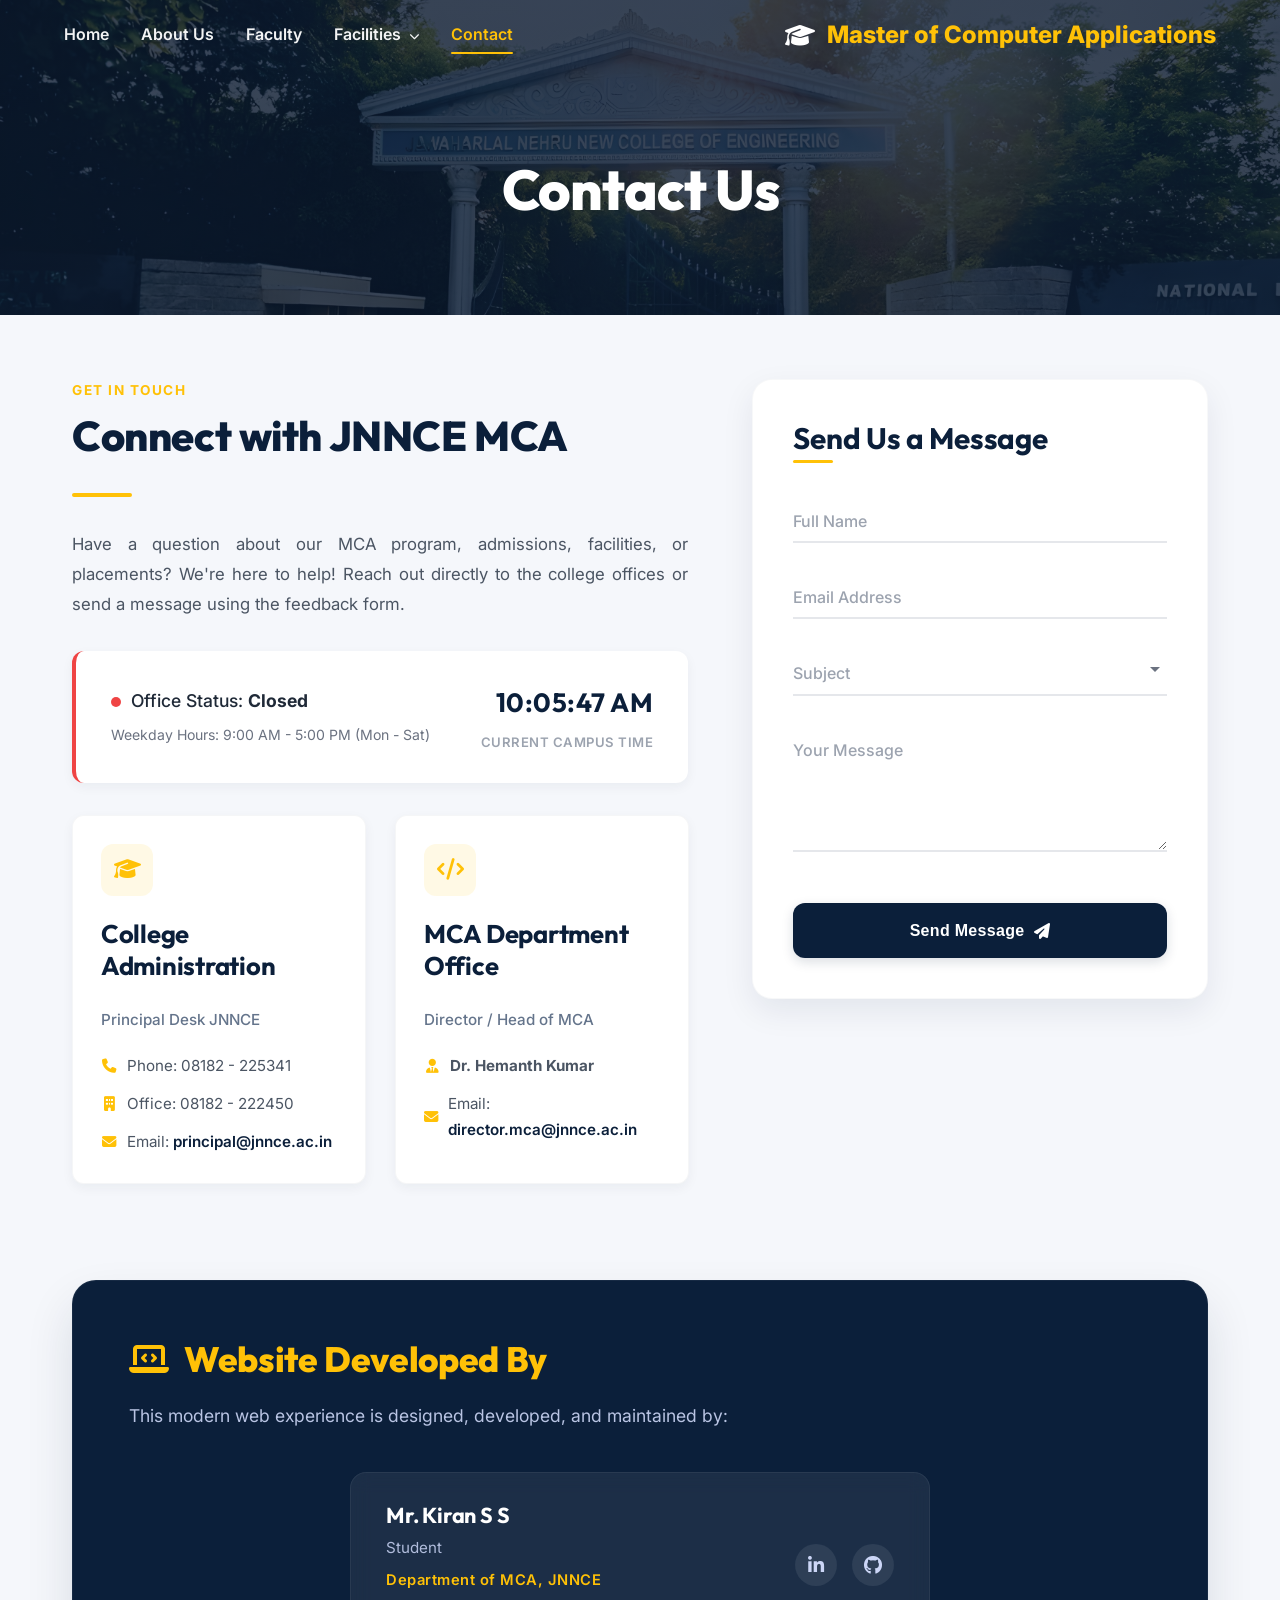
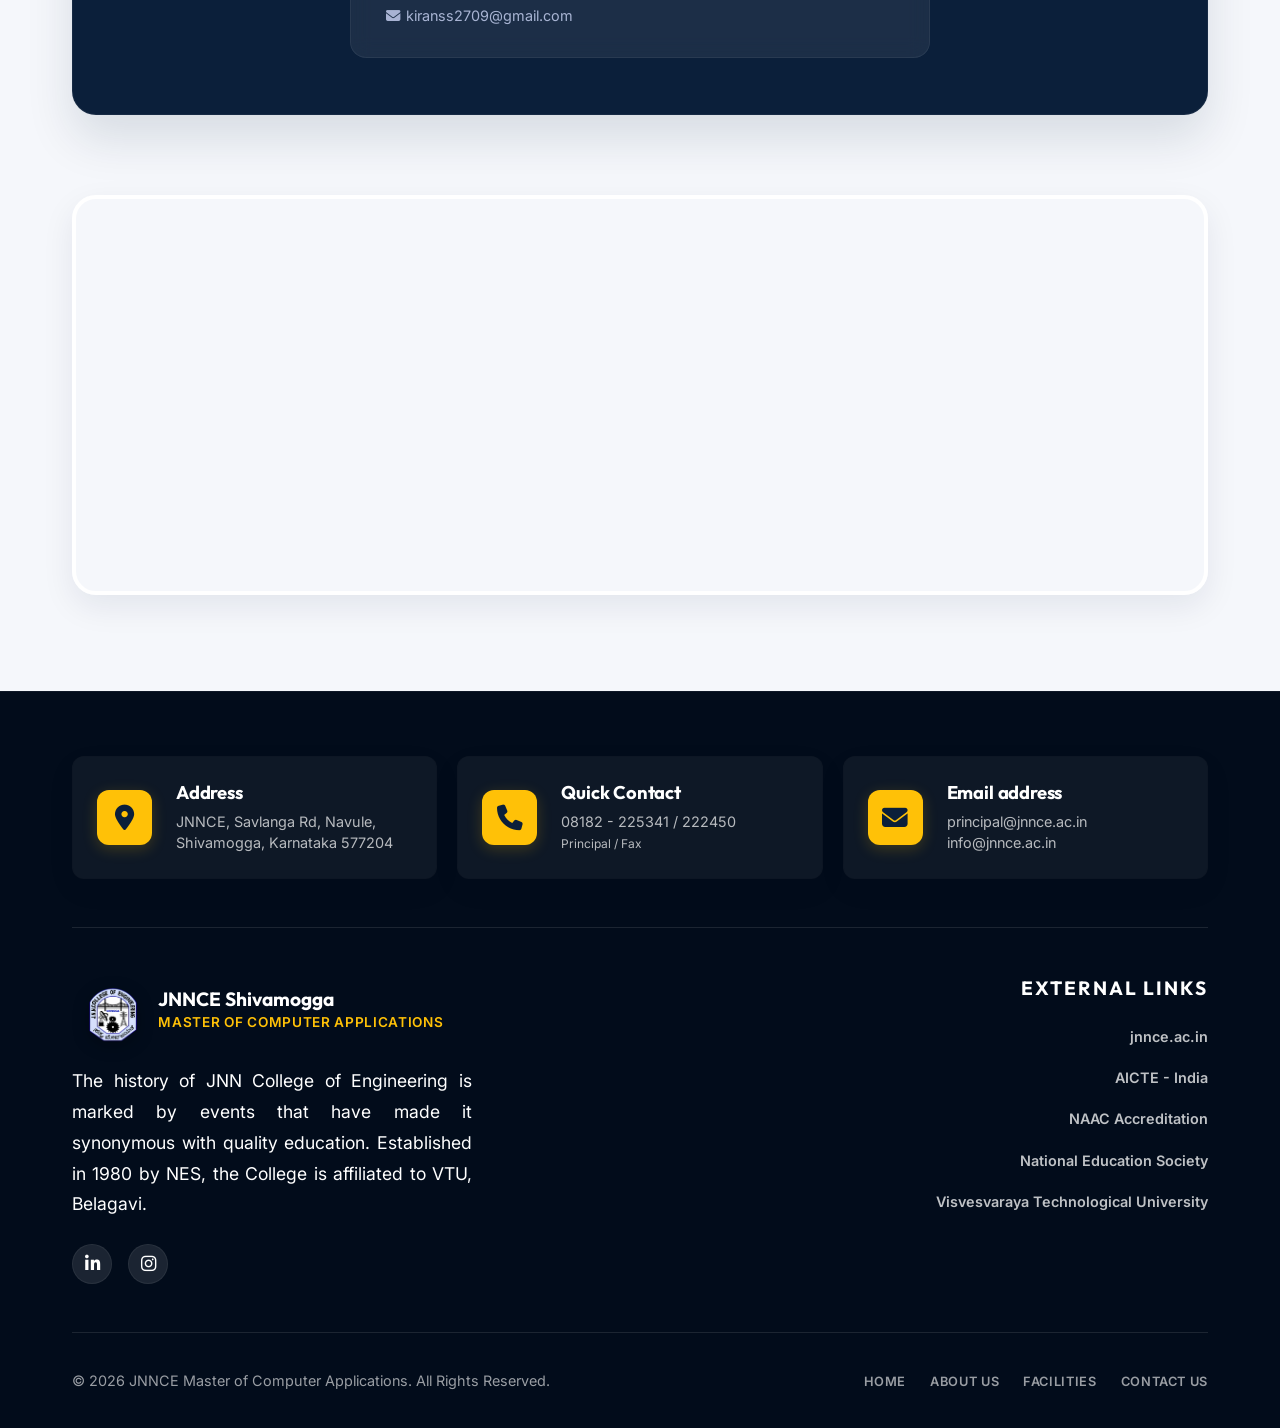
==== commit 1d940b9e: "Refactor: Add GitHub infrastructure, fix JS bugs, update layouts and PDFs" ====
--- a/contact.html
+++ b/contact.html
@@ -316,14 +316,9 @@
             </div>
         </div>
     </footer>
-
-    <button id="musicToggleBtn" data-tooltip="Play Music" aria-label="Toggle background music">
-        <i class="fa-solid fa-music music-icon"></i>
-    </button>
-
     <button id="backToTop" aria-label="Back to top"><i class="fa-solid fa-arrow-up"></i></button>
     <script src="js/script.js"></script>
-  <script src="js/premium-ui.js"></script>
+    <script src="js/premium-ui.js"></script>
     <script>
         function updateOfficeStatus() {
             const options = { timeZone: 'Asia/Kolkata', hour12: false, weekday: 'long', hour: '2-digit', minute: '2-digit', second: '2-digit' };
--- a/css/style.css
+++ b/css/style.css
@@ -544,6 +544,13 @@
   margin-bottom: 0.5rem;
 }
 
+.college-logos-wrapper {
+  display: flex;
+  gap: 2rem;
+  justify-content: center;
+  align-items: center;
+}
+
 .nes-text-center {
   font-family: var(--font-alt);
   font-size: 1.3rem;
@@ -704,6 +711,10 @@
 .about-text p {
   margin-bottom: 1.5rem;
   color: #555;
+  text-align: justify;
+  -webkit-hyphens: auto;
+  -ms-hyphens: auto;
+  hyphens: auto;
 }
 
 
@@ -1723,6 +1734,10 @@
 .footer-about p {
   margin-bottom: 1.5rem;
   max-width: 400px;
+  text-align: justify;
+  -webkit-hyphens: auto;
+  -ms-hyphens: auto;
+  hyphens: auto;
 }
 
 .social-links {
@@ -2376,6 +2391,10 @@
   color: #555;
   margin-bottom: 1.5rem;
   line-height: 1.6;
+  text-align: justify;
+  -webkit-hyphens: auto;
+  -ms-hyphens: auto;
+  hyphens: auto;
 }
 
 .resume-container {
@@ -2459,50 +2478,6 @@
   }
 }
 
-/* ================== Music Player Button ================== */
-#musicToggleBtn {
-  position: fixed;
-  top: 1.15rem;
-  left: 1.2rem;
-  z-index: 9999;
-  width: 38px;
-  height: 38px;
-  border-radius: 50%;
-  border: 2px solid rgba(255, 193, 7, 0.75);
-  background: rgba(11, 31, 58, 0.82);
-  
-  
-  color: var(--secondary-color);
-  font-size: 0.9rem;
-  cursor: pointer;
-  display: flex;
-  align-items: center;
-  justify-content: center;
-  padding: 0;
-  box-shadow: 0 4px 18px rgba(0, 0, 0, 0.35), 0 0 0 0 rgba(255, 193, 7, 0);
-  transition: background 0.28s ease, box-shadow 0.28s ease, border-color 0.28s ease, transform 0.2s ease;
-  outline: none;
-  -webkit-backdrop-filter: blur(10px);
-  backdrop-filter: blur(10px);
-}
-
-#musicToggleBtn:hover {
-  background: rgba(255, 193, 7, 0.18);
-  border-color: var(--secondary-color);
-  transform: scale(1.08);
-}
-
-#musicToggleBtn.playing {
-  animation: musicPulse 1.8s infinite;
-  border-color: var(--secondary-color);
-  box-shadow: 0 4px 18px rgba(0, 0, 0, 0.35), 0 0 0 5px rgba(255, 193, 7, 0.12);
-}
-
-@keyframes musicPulse {
-  0% {
-    box-shadow: 0 4px 18px rgba(0, 0, 0, 0.35), 0 0 0 0 rgba(255, 193, 7, 0.30);
-  }
-
   60% {
     box-shadow: 0 4px 18px rgba(0, 0, 0, 0.35), 0 0 0 10px rgba(255, 193, 7, 0);
   }
@@ -2512,50 +2487,9 @@
   }
 }
 
-#musicToggleBtn .music-icon {
-  transition: opacity 0.2s ease, transform 0.2s ease;
-  pointer-events: none;
-  display: flex;
-  align-items: center;
-  justify-content: center;
-}
-
 /* Tooltip - Positioning below the logo */
-#musicToggleBtn::after {
-  content: attr(data-tooltip);
-  position: absolute;
-  left: 50%;
-  top: calc(100% + 10px);
-  transform: translateX(-50%);
-  background: rgba(11, 31, 58, 0.95);
-  color: #fff;
-  font-size: 0.68rem;
-  font-weight: 600;
-  white-space: nowrap;
-  padding: 4px 10px;
-  border-radius: 6px;
-  pointer-events: none;
-  opacity: 0;
-  transition: all 0.25s ease;
-  letter-spacing: 0.04em;
-  border: 1px solid rgba(255, 193, 7, 0.4);
-  box-shadow: 0 4px 12px rgba(0, 0, 0, 0.4);
-  z-index: 10000;
-}
-
-#musicToggleBtn:hover::after {
-  opacity: 1;
-  top: calc(100% + 12px);
-}
 
 @media (max-width: 480px) {
-  #musicToggleBtn {
-    top: 0.6rem;
-    left: 0.6rem;
-    width: 32px;
-    height: 32px;
-    font-size: 0.75rem;
-  }
 }
 
 /* ================== Full-Screen PDF Viewer ================== */
@@ -2952,31 +2886,7 @@
     margin-right: 0.5rem !important;
   }
 
-  /* Floating music toggle: move to bottom-left to avoid top-header crowding and collisions */
-  #musicToggleBtn {
-    top: auto !important;
-    bottom: 30px !important;
-    left: 30px !important;
-    width: 45px !important;
-    height: 45px !important;
-    font-size: 1.1rem !important;
-    box-shadow: 0 6px 20px rgba(0, 0, 0, 0.4) !important;
-    border: 2px solid var(--secondary-color) !important;
-    background: var(--primary-color) !important;
-  }
-
   /* Adjust tooltip direction for bottom placement */
-  #musicToggleBtn::after {
-    top: auto !important;
-    bottom: calc(100% + 10px) !important;
-    left: 50% !important;
-    transform: translateX(-50%) !important;
-  }
-
-  #musicToggleBtn:hover::after {
-    top: auto !important;
-    bottom: calc(100% + 12px) !important;
-  }
 
   /* Back to top button - perfect matching size */
   #backToTop {
@@ -3114,14 +3024,6 @@
     font-size: 0.95rem !important;
   }
 
-  #musicToggleBtn {
-    bottom: 20px !important;
-    left: 20px !important;
-    width: 40px !important;
-    height: 40px !important;
-    font-size: 1rem !important;
-  }
-
   #backToTop {
     bottom: 20px !important;
     right: 20px !important;
@@ -3188,12 +3090,20 @@
   line-height: 1.6;
   color: #444;
   margin-bottom: 0.3rem;
+  text-align: justify;
+  -webkit-hyphens: auto;
+  -ms-hyphens: auto;
+  hyphens: auto;
 }
 
 .style-ref-p-11 {
   line-height: 1.6;
   color: #444;
   margin-bottom: 0;
+  text-align: justify;
+  -webkit-hyphens: auto;
+  -ms-hyphens: auto;
+  hyphens: auto;
 }
 
 .style-ref-div-12 {
@@ -3209,6 +3119,10 @@
   line-height: 1.6;
   font-size: 1.05rem;
   margin: 0;
+  text-align: justify;
+  -webkit-hyphens: auto;
+  -ms-hyphens: auto;
+  hyphens: auto;
 }
 
 .style-ref-ul-14 {
@@ -3217,6 +3131,10 @@
   color: #444;
   line-height: 1.6;
   margin-bottom: 0;
+  text-align: justify;
+  -webkit-hyphens: auto;
+  -ms-hyphens: auto;
+  hyphens: auto;
 }
 
 .style-ref-li-15 {
@@ -3817,6 +3735,10 @@
   line-height: 1.8;
   margin-bottom: 1.2rem;
   font-size: 0.95rem;
+  text-align: justify;
+  -webkit-hyphens: auto;
+  -ms-hyphens: auto;
+  hyphens: auto;
 }
 
 .style-ref-p-114 {
@@ -3825,6 +3747,10 @@
   margin-bottom: 1.5rem;
   font-size: 0.95rem;
   font-weight: 500;
+  text-align: justify;
+  -webkit-hyphens: auto;
+  -ms-hyphens: auto;
+  hyphens: auto;
 }
 
 .style-ref-div-115 {
@@ -4646,6 +4572,10 @@
   margin-top: 1rem;
   color: #555;
   font-size: 0.95rem;
+  text-align: justify;
+  -webkit-hyphens: auto;
+  -ms-hyphens: auto;
+  hyphens: auto;
 }
 
 .style-ref-div-230 {
@@ -4745,6 +4675,10 @@
   font-size: 1.05rem;
   line-height: 1.7;
   color: #4b5563;
+  text-align: justify;
+  -webkit-hyphens: auto;
+  -ms-hyphens: auto;
+  hyphens: auto;
 }
 
 /* Live Office Status Card */
--- a/css/style.css
+++ b/css/style.css
@@ -544,6 +544,13 @@
   margin-bottom: 0.5rem;
 }
 
+.college-logos-wrapper {
+  display: flex;
+  gap: 2rem;
+  justify-content: center;
+  align-items: center;
+}
+
 .nes-text-center {
   font-family: var(--font-alt);
   font-size: 1.3rem;
@@ -704,6 +711,10 @@
 .about-text p {
   margin-bottom: 1.5rem;
   color: #555;
+  text-align: justify;
+  -webkit-hyphens: auto;
+  -ms-hyphens: auto;
+  hyphens: auto;
 }
 
 
@@ -1723,6 +1734,10 @@
 .footer-about p {
   margin-bottom: 1.5rem;
   max-width: 400px;
+  text-align: justify;
+  -webkit-hyphens: auto;
+  -ms-hyphens: auto;
+  hyphens: auto;
 }
 
 .social-links {
@@ -2376,6 +2391,10 @@
   color: #555;
   margin-bottom: 1.5rem;
   line-height: 1.6;
+  text-align: justify;
+  -webkit-hyphens: auto;
+  -ms-hyphens: auto;
+  hyphens: auto;
 }
 
 .resume-container {
@@ -2459,50 +2478,6 @@
   }
 }
 
-/* ================== Music Player Button ================== */
-#musicToggleBtn {
-  position: fixed;
-  top: 1.15rem;
-  left: 1.2rem;
-  z-index: 9999;
-  width: 38px;
-  height: 38px;
-  border-radius: 50%;
-  border: 2px solid rgba(255, 193, 7, 0.75);
-  background: rgba(11, 31, 58, 0.82);
-  
-  
-  color: var(--secondary-color);
-  font-size: 0.9rem;
-  cursor: pointer;
-  display: flex;
-  align-items: center;
-  justify-content: center;
-  padding: 0;
-  box-shadow: 0 4px 18px rgba(0, 0, 0, 0.35), 0 0 0 0 rgba(255, 193, 7, 0);
-  transition: background 0.28s ease, box-shadow 0.28s ease, border-color 0.28s ease, transform 0.2s ease;
-  outline: none;
-  -webkit-backdrop-filter: blur(10px);
-  backdrop-filter: blur(10px);
-}
-
-#musicToggleBtn:hover {
-  background: rgba(255, 193, 7, 0.18);
-  border-color: var(--secondary-color);
-  transform: scale(1.08);
-}
-
-#musicToggleBtn.playing {
-  animation: musicPulse 1.8s infinite;
-  border-color: var(--secondary-color);
-  box-shadow: 0 4px 18px rgba(0, 0, 0, 0.35), 0 0 0 5px rgba(255, 193, 7, 0.12);
-}
-
-@keyframes musicPulse {
-  0% {
-    box-shadow: 0 4px 18px rgba(0, 0, 0, 0.35), 0 0 0 0 rgba(255, 193, 7, 0.30);
-  }
-
   60% {
     box-shadow: 0 4px 18px rgba(0, 0, 0, 0.35), 0 0 0 10px rgba(255, 193, 7, 0);
   }
@@ -2512,50 +2487,9 @@
   }
 }
 
-#musicToggleBtn .music-icon {
-  transition: opacity 0.2s ease, transform 0.2s ease;
-  pointer-events: none;
-  display: flex;
-  align-items: center;
-  justify-content: center;
-}
-
 /* Tooltip - Positioning below the logo */
-#musicToggleBtn::after {
-  content: attr(data-tooltip);
-  position: absolute;
-  left: 50%;
-  top: calc(100% + 10px);
-  transform: translateX(-50%);
-  background: rgba(11, 31, 58, 0.95);
-  color: #fff;
-  font-size: 0.68rem;
-  font-weight: 600;
-  white-space: nowrap;
-  padding: 4px 10px;
-  border-radius: 6px;
-  pointer-events: none;
-  opacity: 0;
-  transition: all 0.25s ease;
-  letter-spacing: 0.04em;
-  border: 1px solid rgba(255, 193, 7, 0.4);
-  box-shadow: 0 4px 12px rgba(0, 0, 0, 0.4);
-  z-index: 10000;
-}
-
-#musicToggleBtn:hover::after {
-  opacity: 1;
-  top: calc(100% + 12px);
-}
 
 @media (max-width: 480px) {
-  #musicToggleBtn {
-    top: 0.6rem;
-    left: 0.6rem;
-    width: 32px;
-    height: 32px;
-    font-size: 0.75rem;
-  }
 }
 
 /* ================== Full-Screen PDF Viewer ================== */
@@ -2952,31 +2886,7 @@
     margin-right: 0.5rem !important;
   }
 
-  /* Floating music toggle: move to bottom-left to avoid top-header crowding and collisions */
-  #musicToggleBtn {
-    top: auto !important;
-    bottom: 30px !important;
-    left: 30px !important;
-    width: 45px !important;
-    height: 45px !important;
-    font-size: 1.1rem !important;
-    box-shadow: 0 6px 20px rgba(0, 0, 0, 0.4) !important;
-    border: 2px solid var(--secondary-color) !important;
-    background: var(--primary-color) !important;
-  }
-
   /* Adjust tooltip direction for bottom placement */
-  #musicToggleBtn::after {
-    top: auto !important;
-    bottom: calc(100% + 10px) !important;
-    left: 50% !important;
-    transform: translateX(-50%) !important;
-  }
-
-  #musicToggleBtn:hover::after {
-    top: auto !important;
-    bottom: calc(100% + 12px) !important;
-  }
 
   /* Back to top button - perfect matching size */
   #backToTop {
@@ -3114,14 +3024,6 @@
     font-size: 0.95rem !important;
   }
 
-  #musicToggleBtn {
-    bottom: 20px !important;
-    left: 20px !important;
-    width: 40px !important;
-    height: 40px !important;
-    font-size: 1rem !important;
-  }
-
   #backToTop {
     bottom: 20px !important;
     right: 20px !important;
@@ -3188,12 +3090,20 @@
   line-height: 1.6;
   color: #444;
   margin-bottom: 0.3rem;
+  text-align: justify;
+  -webkit-hyphens: auto;
+  -ms-hyphens: auto;
+  hyphens: auto;
 }
 
 .style-ref-p-11 {
   line-height: 1.6;
   color: #444;
   margin-bottom: 0;
+  text-align: justify;
+  -webkit-hyphens: auto;
+  -ms-hyphens: auto;
+  hyphens: auto;
 }
 
 .style-ref-div-12 {
@@ -3209,6 +3119,10 @@
   line-height: 1.6;
   font-size: 1.05rem;
   margin: 0;
+  text-align: justify;
+  -webkit-hyphens: auto;
+  -ms-hyphens: auto;
+  hyphens: auto;
 }
 
 .style-ref-ul-14 {
@@ -3217,6 +3131,10 @@
   color: #444;
   line-height: 1.6;
   margin-bottom: 0;
+  text-align: justify;
+  -webkit-hyphens: auto;
+  -ms-hyphens: auto;
+  hyphens: auto;
 }
 
 .style-ref-li-15 {
@@ -3817,6 +3735,10 @@
   line-height: 1.8;
   margin-bottom: 1.2rem;
   font-size: 0.95rem;
+  text-align: justify;
+  -webkit-hyphens: auto;
+  -ms-hyphens: auto;
+  hyphens: auto;
 }
 
 .style-ref-p-114 {
@@ -3825,6 +3747,10 @@
   margin-bottom: 1.5rem;
   font-size: 0.95rem;
   font-weight: 500;
+  text-align: justify;
+  -webkit-hyphens: auto;
+  -ms-hyphens: auto;
+  hyphens: auto;
 }
 
 .style-ref-div-115 {
@@ -4646,6 +4572,10 @@
   margin-top: 1rem;
   color: #555;
   font-size: 0.95rem;
+  text-align: justify;
+  -webkit-hyphens: auto;
+  -ms-hyphens: auto;
+  hyphens: auto;
 }
 
 .style-ref-div-230 {
@@ -4745,6 +4675,10 @@
   font-size: 1.05rem;
   line-height: 1.7;
   color: #4b5563;
+  text-align: justify;
+  -webkit-hyphens: auto;
+  -ms-hyphens: auto;
+  hyphens: auto;
 }
 
 /* Live Office Status Card */
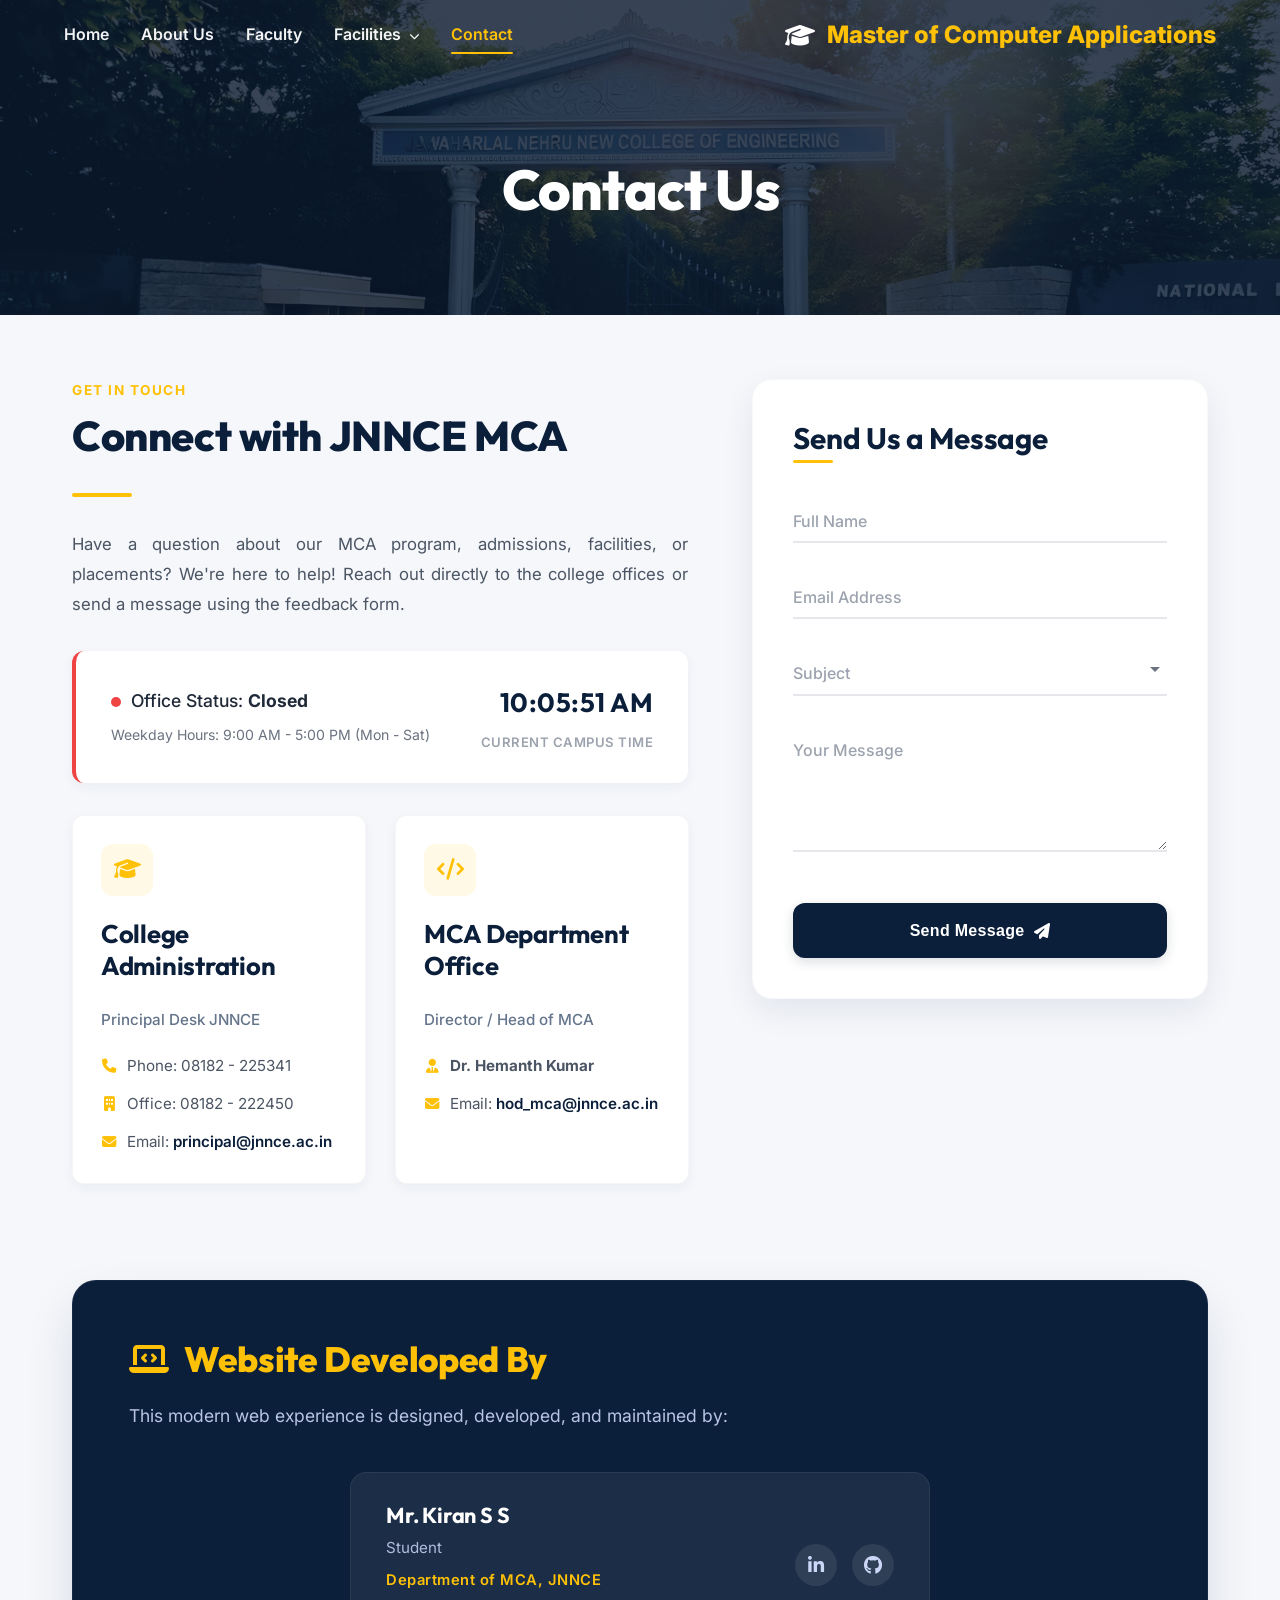
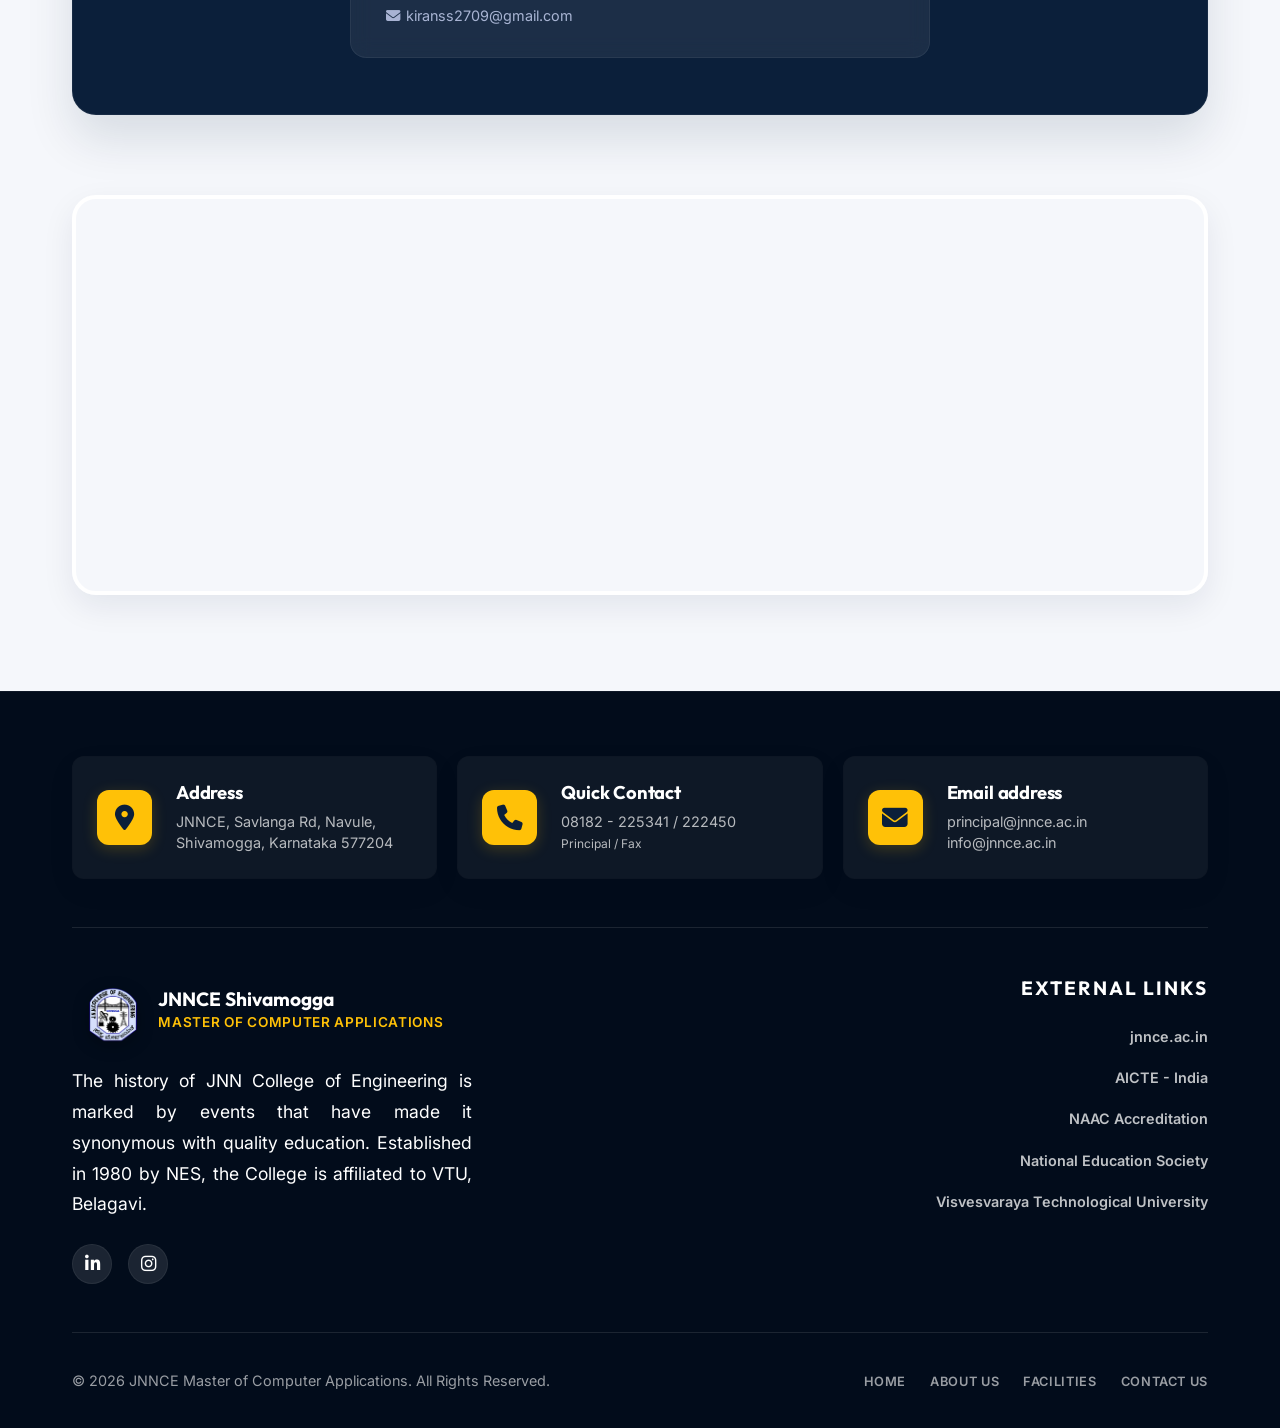
==== commit 585126d8: "Update website layouts and styles" ====
--- a/contact.html
+++ b/contact.html
@@ -39,6 +39,7 @@
 </head>
 
 <body>
+  <a href="#main-content" class="skip-link">Skip to main content</a>
 
     <div id="preloader">
         <div class="spinner"></div>
@@ -51,8 +52,8 @@
                 <li><a href="index.html">Home</a></li>
                 <li><a href="departments.html">About Us</a></li>
                 <li><a href="faculty-mca.html">Faculty</a></li>
-                <li class="dropdown">
-                    <a href="facilities.html">Facilities <i class="fa-solid fa-chevron-down style-ref-i-1"></i></a>
+                <li class="dropdown" aria-haspopup="true">
+                    <a href="facilities.html" aria-expanded="false">Facilities <i class="fa-solid fa-chevron-down style-ref-i-1" aria-hidden="true"></i></a>
                     <ul class="dropdown-menu">
                         <li><a href="facilities.html">Facilities</a></li>
                         <li><a href="facilities.html#jnnce-events">Events</a></li>
@@ -64,9 +65,12 @@
                 <i class="fa-solid fa-graduation-cap"></i>
                 <span>Master of Computer Applications</span>
             </a>
-            <div class="menu-toggle"><span></span><span></span><span></span></div>
+            <button class="menu-toggle" aria-label="Toggle navigation" aria-expanded="false" aria-controls="mobile-nav"><span></span><span></span><span></span></button>
         </div>
     </nav>
+
+    <!-- Main Content Area -->
+    <main id="main-content">
 
     <!-- Page Header -->
     <header class="page-header style-ref-header-2">
@@ -137,7 +141,7 @@
                                 <ul class="contact-details">
                                     <li><i class="fa-solid fa-user-tie"></i> <strong>Dr. Hemanth Kumar</strong></li>
                                     <li><i class="fa-solid fa-envelope"></i> <span>Email: <a
-                                                href="mailto:director.mca@jnnce.ac.in">director.mca@jnnce.ac.in</a></span>
+                                                href="mailto:director.mca@jnnce.ac.in">hod_mca@jnnce.ac.in</a></span>
                                     </li>
                                 </ul>
                             </div>
@@ -151,19 +155,19 @@
                         <h3>Send Us a Message</h3>
                         <form id="contactForm" class="modern-form">
                             <div class="form-group">
-                                <input type="text" id="formName" required placeholder=" ">
+                                <input type="text" id="formName" required aria-required="true" placeholder=" ">
                                 <label for="formName">Full Name</label>
                                 <span class="input-focus-line"></span>
                             </div>
 
                             <div class="form-group">
-                                <input type="email" id="formEmail" required placeholder=" ">
+                                <input type="email" id="formEmail" required aria-required="true" placeholder=" ">
                                 <label for="formEmail">Email Address</label>
                                 <span class="input-focus-line"></span>
                             </div>
 
                             <div class="form-group">
-                                <select id="formSubject" required>
+                                <select id="formSubject" required aria-required="true">
                                     <option value="" disabled selected hidden></option>
                                     <option value="admissions">MCA Admissions</option>
                                     <option value="academics">Academic Query</option>
@@ -175,7 +179,7 @@
                             </div>
 
                             <div class="form-group textarea-group">
-                                <textarea id="formMessage" required rows="5" placeholder=" "></textarea>
+                                <textarea id="formMessage" required aria-required="true" rows="5" placeholder=" "></textarea>
                                 <label for="formMessage">Your Message</label>
                                 <span class="input-focus-line"></span>
                             </div>
@@ -232,6 +236,8 @@
 
         </div>
     </section>
+
+    </main>
 
     <!-- Footer -->
     <footer class="footer">
--- a/css/style.css
+++ b/css/style.css
@@ -53,6 +53,29 @@
   box-sizing: border-box;
 }
 
+*:focus-visible {
+  outline: 3px solid var(--secondary-color);
+  outline-offset: 3px;
+}
+
+.skip-link {
+  position: absolute;
+  top: -60px;
+  left: 0;
+  background: var(--secondary-color);
+  color: var(--primary-color);
+  padding: 12px 24px;
+  z-index: 10000;
+  font-weight: bold;
+  transition: top 0.3s ease;
+  border-bottom-right-radius: 8px;
+  text-decoration: none;
+}
+
+.skip-link:focus-visible {
+  top: 0;
+}
+
 html {
   scroll-behavior: smooth;
 }
@@ -63,6 +86,10 @@
   color: var(--text-color);
   line-height: 1.6;
   overflow-x: hidden;
+}
+
+body.no-scroll {
+  overflow: hidden;
 }
 
 /* Custom Professional Scrollbar */
@@ -2149,12 +2176,14 @@
     background: var(--primary-color);
     flex-direction: column;
     padding: 80px 30px;
-    transition: right 0.3s ease;
+    transition: right 0.3s ease, visibility 0.3s ease;
     box-shadow: -5px 0 15px rgba(0, 0, 0, 0.1);
+    visibility: hidden;
   }
 
   .nav-links.active {
     right: 0;
+    visibility: visible;
   }
 
   .menu-toggle {
@@ -2193,8 +2222,9 @@
   }
 
   .nav-links li.dropdown.mobile-open .dropdown-menu li a {
-    color: var(--secondary-color) !important;
-    padding: 8px 0 !important;
+    color: #ffffff !important;
+    padding: 10px 15px !important;
+    display: block !important;
   }
 }
 
@@ -5389,13 +5419,15 @@
     align-items: center;
     gap: 2rem;
     padding: 2rem;
-    transition: right 0.4s cubic-bezier(0.25, 0.8, 0.25, 1);
+    transition: right 0.4s cubic-bezier(0.25, 0.8, 0.25, 1), visibility 0.4s;
     z-index: 1200;
+    visibility: hidden;
   }
 
   .nav-links.active {
     right: 0;
     box-shadow: -8px 0 40px rgba(0, 0, 0, 0.4);
+    visibility: visible;
   }
 
   .nav-links li {
--- a/css/style.css
+++ b/css/style.css
@@ -53,6 +53,29 @@
   box-sizing: border-box;
 }
 
+*:focus-visible {
+  outline: 3px solid var(--secondary-color);
+  outline-offset: 3px;
+}
+
+.skip-link {
+  position: absolute;
+  top: -60px;
+  left: 0;
+  background: var(--secondary-color);
+  color: var(--primary-color);
+  padding: 12px 24px;
+  z-index: 10000;
+  font-weight: bold;
+  transition: top 0.3s ease;
+  border-bottom-right-radius: 8px;
+  text-decoration: none;
+}
+
+.skip-link:focus-visible {
+  top: 0;
+}
+
 html {
   scroll-behavior: smooth;
 }
@@ -63,6 +86,10 @@
   color: var(--text-color);
   line-height: 1.6;
   overflow-x: hidden;
+}
+
+body.no-scroll {
+  overflow: hidden;
 }
 
 /* Custom Professional Scrollbar */
@@ -2149,12 +2176,14 @@
     background: var(--primary-color);
     flex-direction: column;
     padding: 80px 30px;
-    transition: right 0.3s ease;
+    transition: right 0.3s ease, visibility 0.3s ease;
     box-shadow: -5px 0 15px rgba(0, 0, 0, 0.1);
+    visibility: hidden;
   }
 
   .nav-links.active {
     right: 0;
+    visibility: visible;
   }
 
   .menu-toggle {
@@ -2193,8 +2222,9 @@
   }
 
   .nav-links li.dropdown.mobile-open .dropdown-menu li a {
-    color: var(--secondary-color) !important;
-    padding: 8px 0 !important;
+    color: #ffffff !important;
+    padding: 10px 15px !important;
+    display: block !important;
   }
 }
 
@@ -5389,13 +5419,15 @@
     align-items: center;
     gap: 2rem;
     padding: 2rem;
-    transition: right 0.4s cubic-bezier(0.25, 0.8, 0.25, 1);
+    transition: right 0.4s cubic-bezier(0.25, 0.8, 0.25, 1), visibility 0.4s;
     z-index: 1200;
+    visibility: hidden;
   }
 
   .nav-links.active {
     right: 0;
     box-shadow: -8px 0 40px rgba(0, 0, 0, 0.4);
+    visibility: visible;
   }
 
   .nav-links li {
